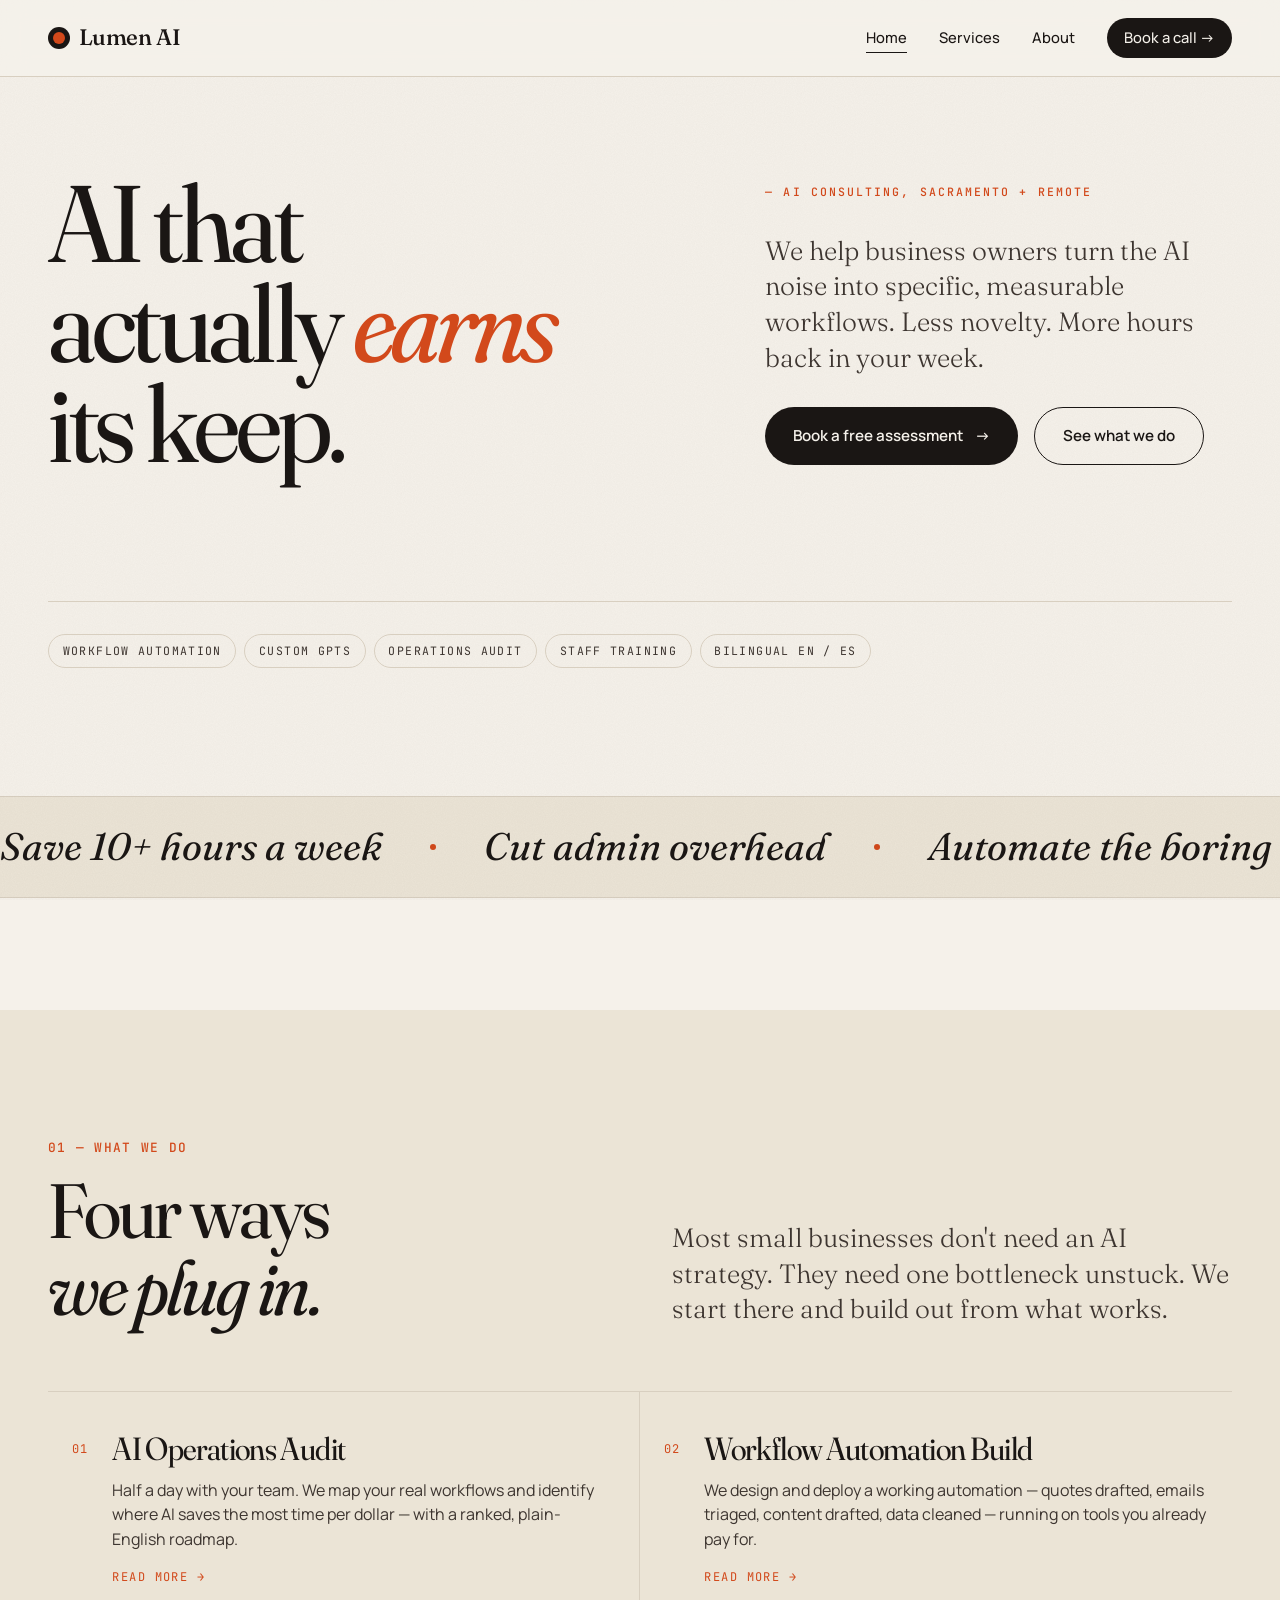
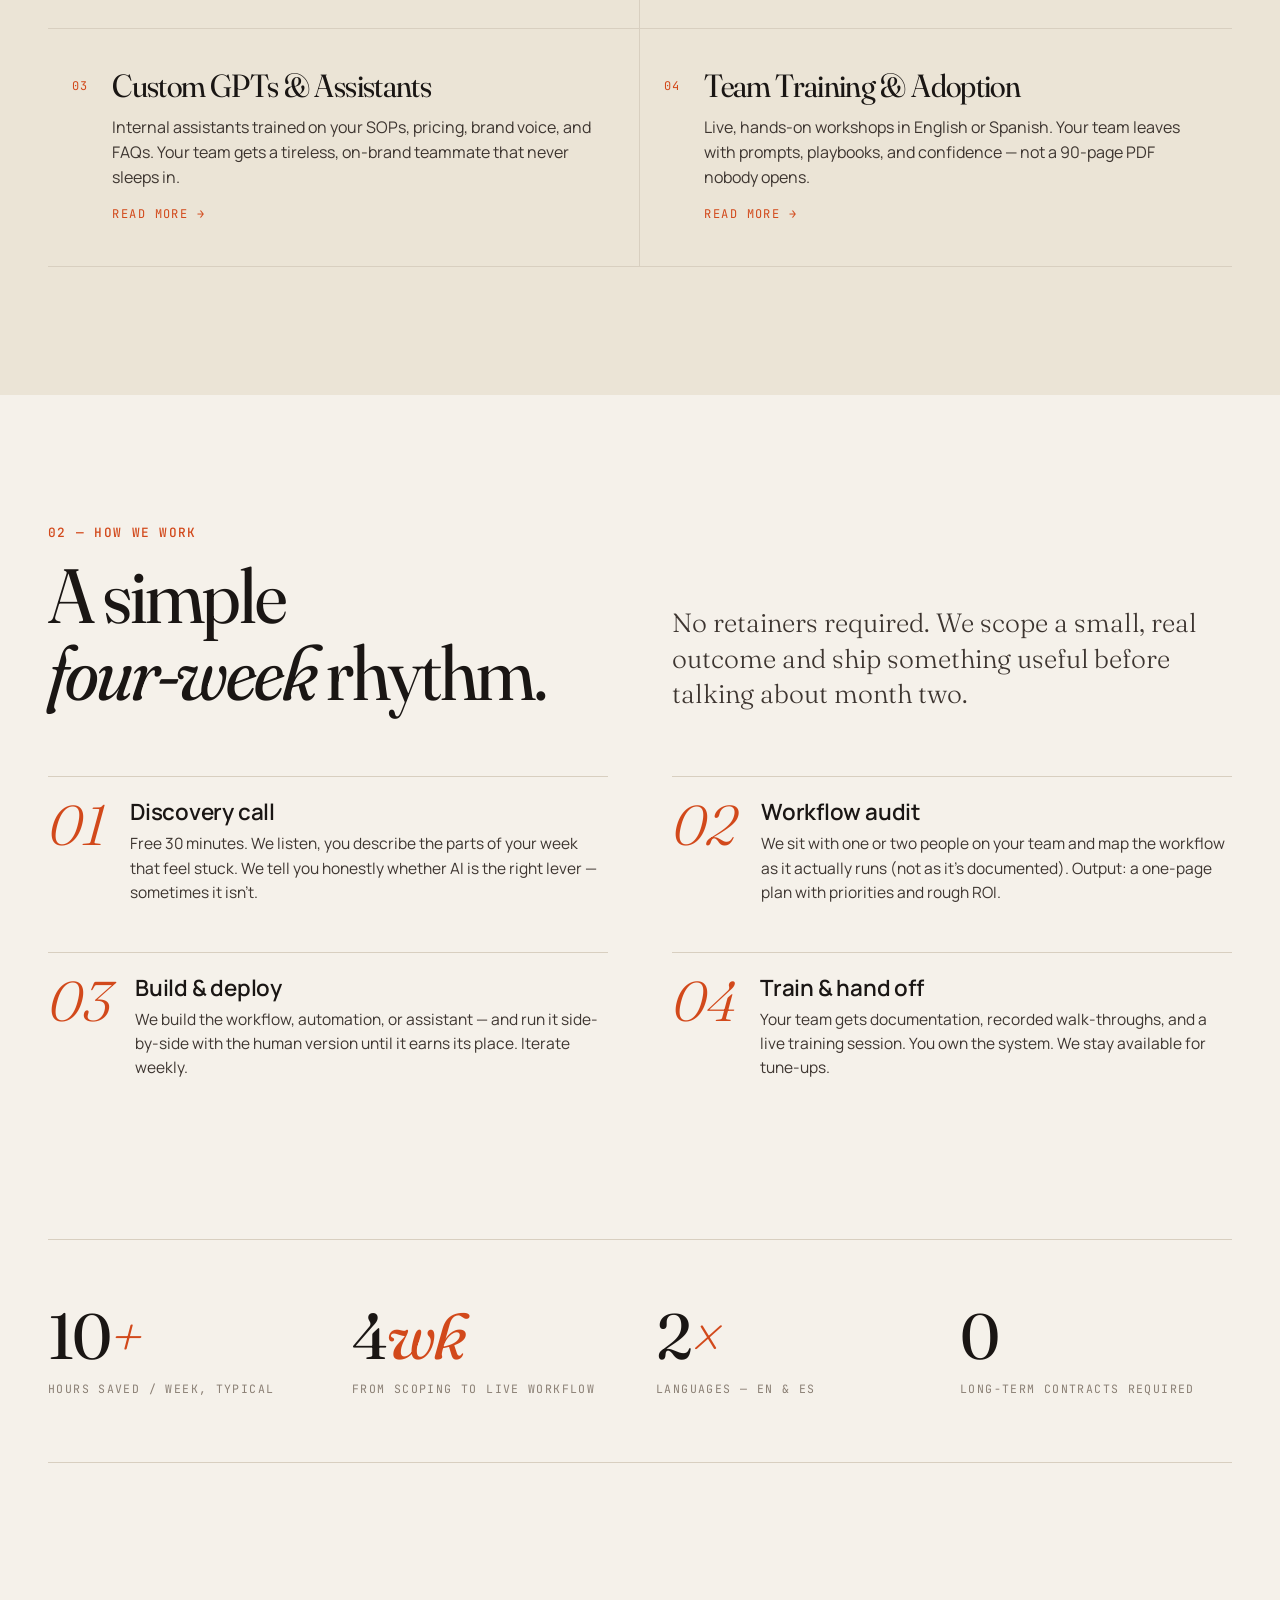
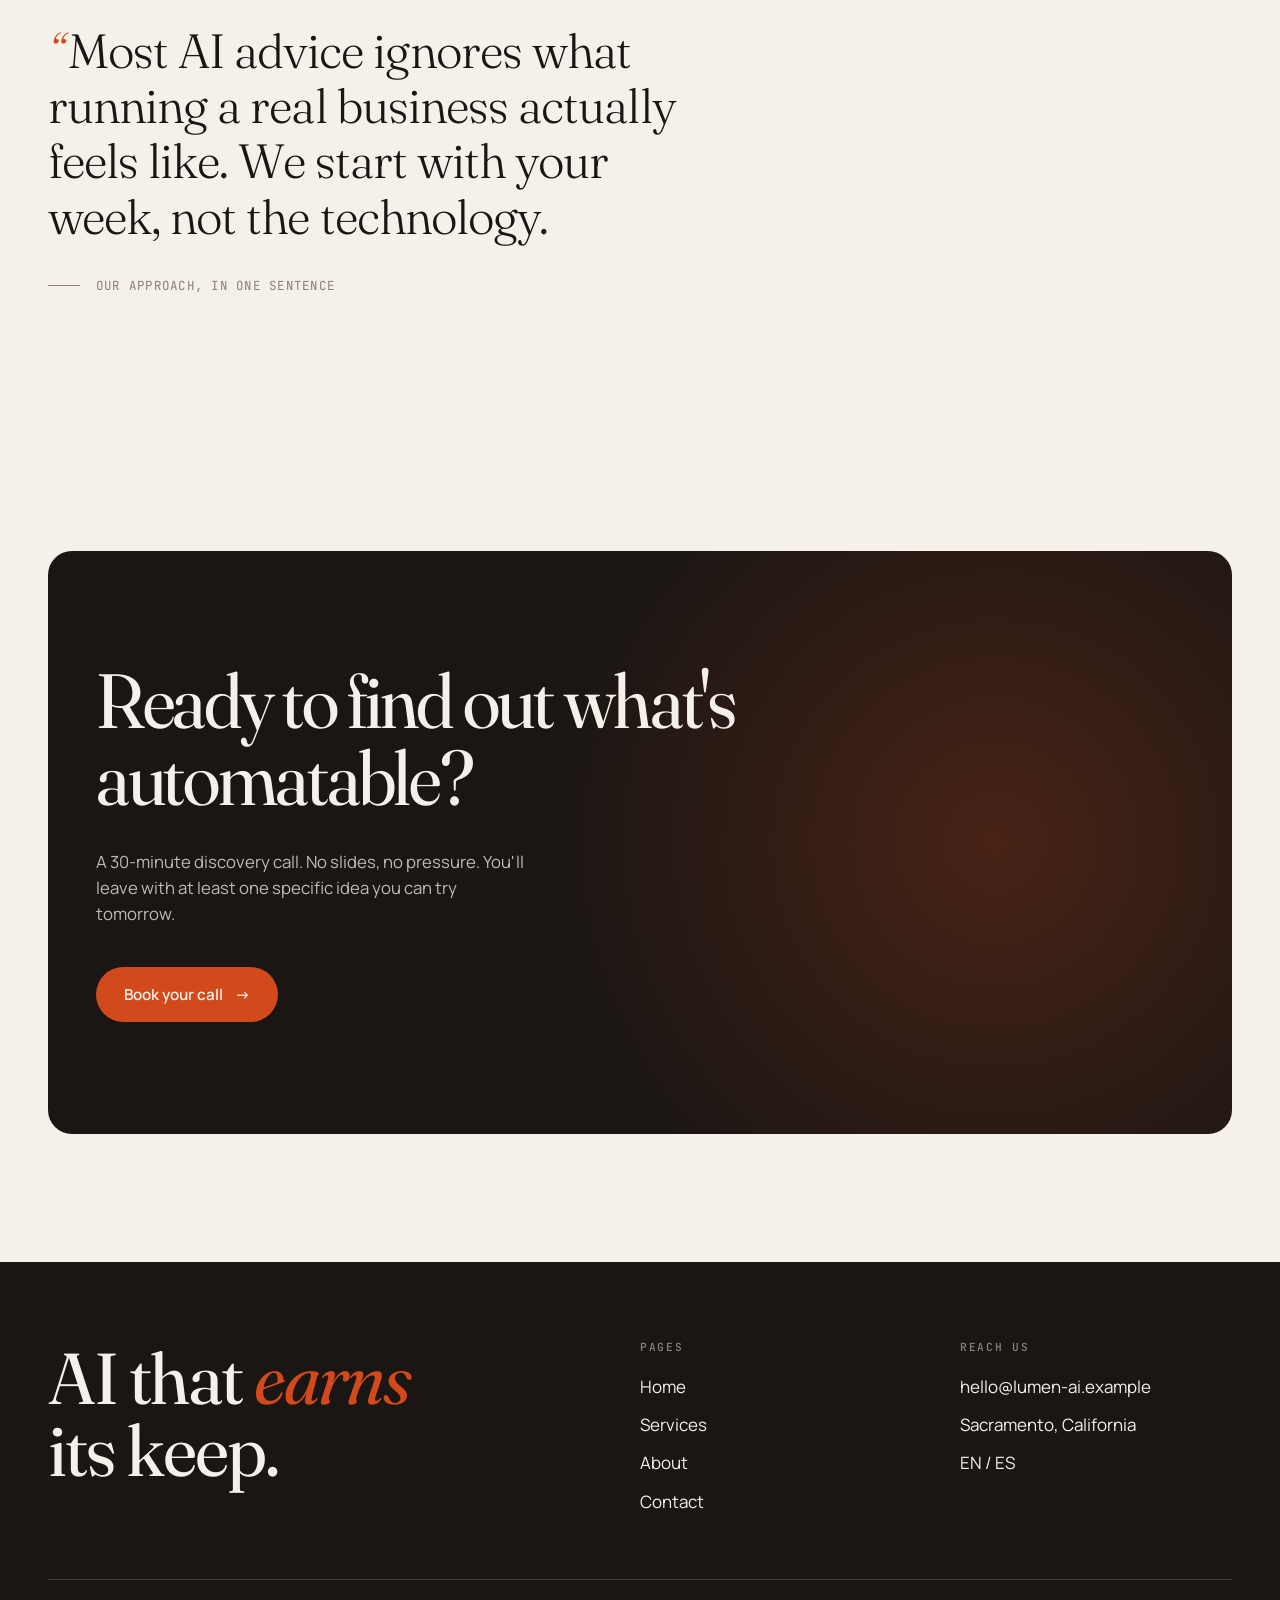
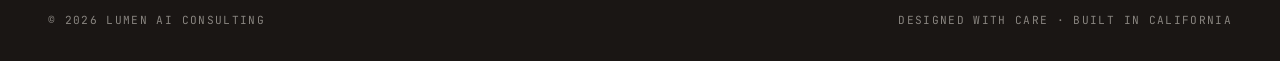
==== standalone-sites/ai-consulting/index.html @ 032b494e "Quartz sync: May 27, 2026, 6:11 AM" ====
<!DOCTYPE html>
<html lang="en">
<head>
  <meta charset="UTF-8" />
  <meta name="viewport" content="width=device-width, initial-scale=1.0" />
  <title>Lumen AI — AI consulting for real businesses</title>
  <meta name="description" content="We help business owners design and deploy AI workflows that save hours, cut costs, and unlock growth — without the hype." />
  <link rel="preconnect" href="https://fonts.googleapis.com" />
  <link rel="preconnect" href="https://fonts.gstatic.com" crossorigin />
  <link href="https://fonts.googleapis.com/css2?family=Fraunces:ital,opsz,wght,SOFT@0,9..144,300..600,30..100;1,9..144,300..600,30..100&family=Manrope:wght@300..700&family=JetBrains+Mono:wght@400;500&display=swap" rel="stylesheet" />
  <link rel="stylesheet" href="styles.css" />
</head>
<body>

  <!-- ====== NAV ====== -->
  <header class="nav">
    <div class="wrap nav-inner">
      <a href="index.html" class="brand"><span class="mark"></span>Lumen AI</a>
      <button class="nav-toggle" aria-label="Toggle menu" aria-expanded="false">☰</button>
      <nav class="nav-links">
        <a href="index.html">Home</a>
        <a href="services.html">Services</a>
        <a href="about.html">About</a>
        <a href="contact.html" class="cta-mini">Book a call →</a>
      </nav>
    </div>
  </header>

  <!-- ====== HERO ====== -->
  <section class="hero">
    <div class="wrap">
      <div class="hero-grid">
        <h1 class="hero-headline reveal">
          AI that<br />
          actually <span class="accent">earns</span><br />
          its keep.
        </h1>
        <div class="hero-meta reveal">
          <span class="eyebrow">— AI consulting, Sacramento + remote</span>
          <p class="lede">We help business owners turn the AI noise into specific, measurable workflows. Less novelty. More hours back in your week.</p>
          <div style="display:flex; gap:1rem; flex-wrap:wrap;">
            <a href="contact.html" class="btn btn-primary">Book a free assessment <span class="arrow">→</span></a>
            <a href="services.html" class="btn btn-ghost">See what we do</a>
          </div>
        </div>
      </div>

      <div class="hero-tags reveal">
        <span class="tag">Workflow automation</span>
        <span class="tag">Custom GPTs</span>
        <span class="tag">Operations audit</span>
        <span class="tag">Staff training</span>
        <span class="tag">Bilingual EN / ES</span>
      </div>
    </div>

    <div class="marquee" aria-hidden="true">
      <div class="marquee-track">
        <span>Save 10+ hours a week<span class="dot"></span></span>
        <span>Cut admin overhead<span class="dot"></span></span>
        <span>Automate the boring<span class="dot"></span></span>
        <span>Sharper customer service<span class="dot"></span></span>
        <span>Faster proposals<span class="dot"></span></span>
        <span>Better marketing<span class="dot"></span></span>
        <span>Save 10+ hours a week<span class="dot"></span></span>
        <span>Cut admin overhead<span class="dot"></span></span>
        <span>Automate the boring<span class="dot"></span></span>
        <span>Sharper customer service<span class="dot"></span></span>
        <span>Faster proposals<span class="dot"></span></span>
        <span>Better marketing<span class="dot"></span></span>
      </div>
    </div>
  </section>

  <!-- ====== SERVICES PREVIEW ====== -->
  <section class="services">
    <div class="wrap">
      <div class="section-head">
        <div class="reveal">
          <span class="eyebrow section-num">01 — What we do</span>
          <h2 class="display-l">Four ways<br /><em class="italic">we plug in.</em></h2>
        </div>
        <p class="lede reveal">Most small businesses don't need an AI strategy. They need one bottleneck unstuck. We start there and build out from what works.</p>
      </div>

      <div class="svc-grid">
        <div class="svc-card reveal">
          <span class="svc-num">01</span>
          <div>
            <h3>AI Operations Audit</h3>
            <p>Half a day with your team. We map your real workflows and identify where AI saves the most time per dollar — with a ranked, plain-English roadmap.</p>
            <a href="services.html#audit" class="more">Read more →</a>
          </div>
        </div>

        <div class="svc-card reveal">
          <span class="svc-num">02</span>
          <div>
            <h3>Workflow Automation Build</h3>
            <p>We design and deploy a working automation — quotes drafted, emails triaged, content drafted, data cleaned — running on tools you already pay for.</p>
            <a href="services.html#automation" class="more">Read more →</a>
          </div>
        </div>

        <div class="svc-card reveal">
          <span class="svc-num">03</span>
          <div>
            <h3>Custom GPTs &amp; Assistants</h3>
            <p>Internal assistants trained on your SOPs, pricing, brand voice, and FAQs. Your team gets a tireless, on-brand teammate that never sleeps in.</p>
            <a href="services.html#assistants" class="more">Read more →</a>
          </div>
        </div>

        <div class="svc-card reveal">
          <span class="svc-num">04</span>
          <div>
            <h3>Team Training &amp; Adoption</h3>
            <p>Live, hands-on workshops in English or Spanish. Your team leaves with prompts, playbooks, and confidence — not a 90-page PDF nobody opens.</p>
            <a href="services.html#training" class="more">Read more →</a>
          </div>
        </div>
      </div>
    </div>
  </section>

  <!-- ====== PROCESS ====== -->
  <section>
    <div class="wrap">
      <div class="section-head">
        <div class="reveal">
          <span class="eyebrow section-num">02 — How we work</span>
          <h2 class="display-l">A simple<br /><em class="italic">four-week</em> rhythm.</h2>
        </div>
        <p class="lede reveal">No retainers required. We scope a small, real outcome and ship something useful before talking about month two.</p>
      </div>

      <div class="process-grid">
        <div class="step reveal">
          <div>
            <h3>Discovery call</h3>
            <p>Free 30 minutes. We listen, you describe the parts of your week that feel stuck. We tell you honestly whether AI is the right lever — sometimes it isn't.</p>
          </div>
        </div>
        <div class="step reveal">
          <div>
            <h3>Workflow audit</h3>
            <p>We sit with one or two people on your team and map the workflow as it actually runs (not as it's documented). Output: a one-page plan with priorities and rough ROI.</p>
          </div>
        </div>
        <div class="step reveal">
          <div>
            <h3>Build &amp; deploy</h3>
            <p>We build the workflow, automation, or assistant — and run it side-by-side with the human version until it earns its place. Iterate weekly.</p>
          </div>
        </div>
        <div class="step reveal">
          <div>
            <h3>Train &amp; hand off</h3>
            <p>Your team gets documentation, recorded walk-throughs, and a live training session. You own the system. We stay available for tune-ups.</p>
          </div>
        </div>
      </div>
    </div>
  </section>

  <!-- ====== STATS ====== -->
  <section style="padding-block: 2rem;">
    <div class="wrap">
      <div class="stats">
        <div class="stat reveal">
          <div class="num">10<span class="accent">+</span></div>
          <div class="label">Hours saved / week, typical</div>
        </div>
        <div class="stat reveal">
          <div class="num">4<span class="accent">wk</span></div>
          <div class="label">From scoping to live workflow</div>
        </div>
        <div class="stat reveal">
          <div class="num">2<span class="accent">×</span></div>
          <div class="label">Languages — EN &amp; ES</div>
        </div>
        <div class="stat reveal">
          <div class="num">0</div>
          <div class="label">Long-term contracts required</div>
        </div>
      </div>
    </div>
  </section>

  <!-- ====== QUOTE ====== -->
  <section class="quote">
    <div class="wrap">
      <blockquote class="reveal">
        <span class="open">“</span>Most AI advice ignores what running a real business actually feels like. We start with your week, not the technology.
      </blockquote>
      <div class="attribution reveal">Our approach, in one sentence</div>
    </div>
  </section>

  <!-- ====== CTA ====== -->
  <section style="padding-block: 0;">
    <div class="wrap">
      <div class="cta-block reveal">
        <h2 class="display-l">Ready to find out what's automatable?</h2>
        <p style="max-width: 44ch; margin-bottom: 2.5rem; color: rgba(245, 241, 234, 0.75); font-size: 1.05rem;">
          A 30-minute discovery call. No slides, no pressure. You'll leave with at least one specific idea you can try tomorrow.
        </p>
        <a href="contact.html" class="btn btn-primary">Book your call <span class="arrow">→</span></a>
      </div>
    </div>
  </section>

  <!-- ====== FOOTER ====== -->
  <footer>
    <div class="wrap">
      <div class="footer-top">
        <div class="footer-mark">
          AI that <span class="accent">earns</span><br />its keep.
        </div>
        <div class="footer-col">
          <h4>Pages</h4>
          <ul>
            <li><a href="index.html">Home</a></li>
            <li><a href="services.html">Services</a></li>
            <li><a href="about.html">About</a></li>
            <li><a href="contact.html">Contact</a></li>
          </ul>
        </div>
        <div class="footer-col">
          <h4>Reach us</h4>
          <ul>
            <li><a href="mailto:hello@lumen-ai.example">hello@lumen-ai.example</a></li>
            <li>Sacramento, California</li>
            <li>EN / ES</li>
          </ul>
        </div>
      </div>
      <div class="footer-bot">
        <span>© 2026 Lumen AI Consulting</span>
        <span>Designed with care · Built in California</span>
      </div>
    </div>
  </footer>

  <script src="script.js"></script>
</body>
</html>
---- standalone-sites/ai-consulting/styles.css ----
/* ==========================================================================
   LUMEN AI — Editorial Design System
   Replace "LUMEN AI" branding throughout site as needed.
   ========================================================================== */

:root {
  /* Palette */
  --bg: #f5f1ea;
  --bg-soft: #ebe4d6;
  --ink: #1a1614;
  --ink-soft: #3d3530;
  --muted: #8a7f74;
  --accent: #d2491b;
  --accent-dark: #a8370e;
  --line: #d8cfc0;

  /* Type */
  --display: "Fraunces", "Times New Roman", serif;
  --body: "Manrope", -apple-system, BlinkMacSystemFont, sans-serif;
  --mono: "JetBrains Mono", "SF Mono", Menlo, monospace;

  /* Spacing & rhythm */
  --max: 1280px;
  --gutter: clamp(1.25rem, 4vw, 3rem);
  --section-y: clamp(4rem, 10vw, 8rem);

  /* Motion */
  --ease: cubic-bezier(0.22, 1, 0.36, 1);
}

* { box-sizing: border-box; margin: 0; padding: 0; }

html { scroll-behavior: smooth; }

body {
  background: var(--bg);
  color: var(--ink);
  font-family: var(--body);
  font-size: 17px;
  line-height: 1.55;
  font-weight: 400;
  -webkit-font-smoothing: antialiased;
  -moz-osx-font-smoothing: grayscale;
  overflow-x: hidden;
  position: relative;
}

/* Grain texture overlay for warmth */
body::before {
  content: "";
  position: fixed;
  inset: 0;
  pointer-events: none;
  z-index: 1;
  opacity: 0.35;
  background-image: url("data:image/svg+xml;utf8,<svg xmlns='http://www.w3.org/2000/svg' width='200' height='200'><filter id='n'><feTurbulence type='fractalNoise' baseFrequency='0.9' numOctaves='3'/><feColorMatrix values='0 0 0 0 0.1 0 0 0 0 0.08 0 0 0 0 0.07 0 0 0 0.12 0'/></filter><rect width='100%' height='100%' filter='url(%23n)'/></svg>");
  mix-blend-mode: multiply;
}

img { max-width: 100%; display: block; }
a { color: inherit; text-decoration: none; }

/* ==========================================================================
   Typography
   ========================================================================== */

h1, h2, h3, h4 {
  font-family: var(--display);
  font-weight: 400;
  letter-spacing: -0.02em;
  line-height: 1;
  font-variation-settings: "opsz" 144, "SOFT" 30;
}

.display-xl {
  font-size: clamp(3rem, 9vw, 8.5rem);
  line-height: 0.92;
  letter-spacing: -0.04em;
}

.display-l {
  font-size: clamp(2.25rem, 6vw, 5rem);
  line-height: 1;
  letter-spacing: -0.03em;
}

.display-m {
  font-size: clamp(1.75rem, 4vw, 3rem);
  line-height: 1.05;
}

.italic { font-style: italic; font-variation-settings: "opsz" 144, "SOFT" 50; }

.eyebrow {
  font-family: var(--mono);
  font-size: 0.72rem;
  text-transform: uppercase;
  letter-spacing: 0.18em;
  color: var(--accent);
  font-weight: 500;
}

.lede {
  font-family: var(--display);
  font-size: clamp(1.25rem, 2.2vw, 1.65rem);
  line-height: 1.35;
  font-weight: 300;
  color: var(--ink-soft);
  max-width: 42ch;
}

/* ==========================================================================
   Layout primitives
   ========================================================================== */

.wrap {
  width: 100%;
  max-width: var(--max);
  margin: 0 auto;
  padding-left: var(--gutter);
  padding-right: var(--gutter);
  position: relative;
  z-index: 2;
}

section { padding-block: var(--section-y); position: relative; }

.rule {
  height: 1px;
  background: var(--line);
  width: 100%;
  border: none;
}

/* ==========================================================================
   Navigation
   ========================================================================== */

.nav {
  position: sticky;
  top: 0;
  z-index: 50;
  background: rgba(245, 241, 234, 0.85);
  backdrop-filter: blur(12px);
  -webkit-backdrop-filter: blur(12px);
  border-bottom: 1px solid var(--line);
}

.nav-inner {
  display: flex;
  align-items: center;
  justify-content: space-between;
  padding-block: 1.1rem;
}

.brand {
  font-family: var(--display);
  font-size: 1.4rem;
  font-weight: 500;
  letter-spacing: -0.02em;
  display: flex;
  align-items: center;
  gap: 0.55rem;
}

.brand .mark {
  width: 22px; height: 22px;
  border-radius: 50%;
  background: var(--ink);
  position: relative;
  display: inline-block;
}
.brand .mark::after {
  content: "";
  position: absolute;
  inset: 5px;
  border-radius: 50%;
  background: var(--accent);
}

.nav-links {
  display: flex;
  align-items: center;
  gap: 2rem;
  font-size: 0.92rem;
  font-weight: 500;
}

.nav-links a {
  position: relative;
  padding-block: 0.25rem;
  transition: color 0.2s var(--ease);
}
.nav-links a::after {
  content: "";
  position: absolute;
  left: 0; right: 0; bottom: 0;
  height: 1px;
  background: var(--ink);
  transform: scaleX(0);
  transform-origin: left;
  transition: transform 0.35s var(--ease);
}
.nav-links a:hover::after,
.nav-links a.active::after { transform: scaleX(1); }

.nav-links .cta-mini {
  background: var(--ink);
  color: var(--bg);
  padding: 0.55rem 1.05rem;
  border-radius: 999px;
  transition: background 0.2s var(--ease);
}
.nav-links .cta-mini:hover { background: var(--accent); }
.nav-links .cta-mini::after { display: none; }

.nav-toggle {
  display: none;
  background: none;
  border: none;
  cursor: pointer;
  padding: 0.5rem;
  color: var(--ink);
}

@media (max-width: 720px) {
  .nav-links { display: none; position: absolute; top: 100%; left: 0; right: 0; flex-direction: column; gap: 0; background: var(--bg); padding: 1rem var(--gutter) 1.5rem; border-bottom: 1px solid var(--line); align-items: flex-start; }
  .nav-links.open { display: flex; }
  .nav-links a { padding-block: 0.75rem; width: 100%; }
  .nav-toggle { display: block; }
}

/* ==========================================================================
   Buttons
   ========================================================================== */

.btn {
  display: inline-flex;
  align-items: center;
  gap: 0.75rem;
  padding: 1rem 1.75rem;
  border-radius: 999px;
  font-size: 0.95rem;
  font-weight: 600;
  transition: all 0.3s var(--ease);
  cursor: pointer;
  border: none;
  font-family: inherit;
}

.btn-primary {
  background: var(--ink);
  color: var(--bg);
}
.btn-primary:hover {
  background: var(--accent);
  transform: translateY(-2px);
}

.btn-ghost {
  background: transparent;
  color: var(--ink);
  border: 1px solid var(--ink);
}
.btn-ghost:hover {
  background: var(--ink);
  color: var(--bg);
}

.btn .arrow {
  display: inline-block;
  transition: transform 0.3s var(--ease);
}
.btn:hover .arrow { transform: translateX(4px); }

/* ==========================================================================
   Hero
   ========================================================================== */

.hero {
  padding-top: clamp(3rem, 8vw, 6rem);
  padding-bottom: clamp(4rem, 10vw, 7rem);
  position: relative;
  overflow: hidden;
}

.hero-grid {
  display: grid;
  grid-template-columns: 1fr;
  gap: 3rem;
  align-items: end;
}

@media (min-width: 900px) {
  .hero-grid { grid-template-columns: 1.4fr 1fr; gap: 4rem; }
}

.hero-headline {
  font-size: clamp(2.75rem, 8.5vw, 8rem);
  line-height: 0.92;
  letter-spacing: -0.04em;
  font-family: var(--display);
  font-variation-settings: "opsz" 144, "SOFT" 30;
}

.hero-headline .accent {
  color: var(--accent);
  font-style: italic;
  font-variation-settings: "opsz" 144, "SOFT" 60;
}

.hero-meta {
  display: flex;
  flex-direction: column;
  gap: 2rem;
  padding-bottom: 0.5rem;
}

.hero-meta p { color: var(--ink-soft); max-width: 38ch; }

.hero-tags {
  display: flex;
  flex-wrap: wrap;
  gap: 0.5rem;
  margin-top: var(--section-y);
  padding-top: 2rem;
  border-top: 1px solid var(--line);
}

.tag {
  font-family: var(--mono);
  font-size: 0.72rem;
  text-transform: uppercase;
  letter-spacing: 0.12em;
  padding: 0.45rem 0.85rem;
  border: 1px solid var(--line);
  border-radius: 999px;
  color: var(--ink-soft);
}

/* Animated marquee */
.marquee {
  margin-top: var(--section-y);
  overflow: hidden;
  border-top: 1px solid var(--line);
  border-bottom: 1px solid var(--line);
  padding-block: 1.25rem;
  background: var(--bg-soft);
}

.marquee-track {
  display: flex;
  gap: 3rem;
  white-space: nowrap;
  animation: marquee 40s linear infinite;
  font-family: var(--display);
  font-size: clamp(1.5rem, 3vw, 2.4rem);
  font-style: italic;
  color: var(--ink);
}

.marquee-track span { display: inline-flex; align-items: center; gap: 3rem; }
.marquee-track .dot { width: 6px; height: 6px; border-radius: 50%; background: var(--accent); display: inline-block; }

@keyframes marquee {
  from { transform: translateX(0); }
  to { transform: translateX(-50%); }
}

/* ==========================================================================
   Sections
   ========================================================================== */

.section-head {
  display: grid;
  grid-template-columns: 1fr;
  gap: 2rem;
  margin-bottom: 4rem;
  align-items: end;
}

@media (min-width: 800px) {
  .section-head { grid-template-columns: 1fr 1fr; gap: 4rem; }
}

.section-num {
  font-family: var(--mono);
  font-size: 0.8rem;
  letter-spacing: 0.1em;
  color: var(--accent);
  margin-bottom: 1rem;
  display: block;
}

/* Services grid */
.services {
  background: var(--bg-soft);
}

.svc-grid {
  display: grid;
  grid-template-columns: 1fr;
  gap: 0;
  border-top: 1px solid var(--line);
}

@media (min-width: 800px) {
  .svc-grid { grid-template-columns: repeat(2, 1fr); }
  .svc-card:nth-child(odd) { border-right: 1px solid var(--line); }
}

.svc-card {
  padding: 2.5rem 0;
  border-bottom: 1px solid var(--line);
  display: grid;
  grid-template-columns: auto 1fr;
  gap: 1.5rem;
  align-items: start;
  padding-inline: 1.5rem;
  transition: background 0.4s var(--ease);
  position: relative;
}

.svc-card:hover { background: rgba(210, 73, 27, 0.04); }

.svc-num {
  font-family: var(--mono);
  font-size: 0.75rem;
  color: var(--accent);
  letter-spacing: 0.1em;
  padding-top: 0.5rem;
}

.svc-card h3 {
  font-size: clamp(1.5rem, 2.8vw, 2rem);
  margin-bottom: 0.75rem;
  line-height: 1.05;
}

.svc-card p {
  color: var(--ink-soft);
  font-size: 1rem;
}

.svc-card .more {
  margin-top: 1rem;
  font-family: var(--mono);
  font-size: 0.75rem;
  text-transform: uppercase;
  letter-spacing: 0.12em;
  color: var(--accent);
  display: inline-flex;
  align-items: center;
  gap: 0.4rem;
}

/* Process / Method */
.process-grid {
  display: grid;
  grid-template-columns: 1fr;
  gap: 2.5rem;
  counter-reset: step;
}

@media (min-width: 800px) {
  .process-grid { grid-template-columns: repeat(2, 1fr); gap: 3rem 4rem; }
}

.step {
  display: grid;
  grid-template-columns: auto 1fr;
  gap: 1.5rem;
  padding-top: 1.5rem;
  border-top: 1px solid var(--line);
  counter-increment: step;
}

.step::before {
  content: counter(step, decimal-leading-zero);
  font-family: var(--display);
  font-style: italic;
  font-size: 3.5rem;
  line-height: 0.85;
  color: var(--accent);
  font-weight: 300;
}

.step h3 {
  font-size: 1.4rem;
  margin-bottom: 0.5rem;
  font-family: var(--body);
  font-weight: 600;
  letter-spacing: -0.01em;
}

.step p { color: var(--ink-soft); font-size: 0.97rem; }

/* Stats strip */
.stats {
  display: grid;
  grid-template-columns: repeat(2, 1fr);
  gap: 2rem;
  padding-block: 4rem;
  border-top: 1px solid var(--line);
  border-bottom: 1px solid var(--line);
}
@media (min-width: 720px) { .stats { grid-template-columns: repeat(4, 1fr); } }

.stat .num {
  font-family: var(--display);
  font-size: clamp(2.5rem, 5vw, 4rem);
  line-height: 1;
  letter-spacing: -0.03em;
  color: var(--ink);
}
.stat .num .accent { color: var(--accent); font-style: italic; }
.stat .label {
  font-family: var(--mono);
  font-size: 0.72rem;
  text-transform: uppercase;
  letter-spacing: 0.12em;
  color: var(--muted);
  margin-top: 0.75rem;
}

/* Quote / Testimonial */
.quote {
  padding-block: var(--section-y);
  text-align: left;
}

.quote blockquote {
  font-family: var(--display);
  font-size: clamp(1.75rem, 4vw, 3rem);
  line-height: 1.15;
  letter-spacing: -0.02em;
  max-width: 22ch;
  font-weight: 300;
}

.quote blockquote .open {
  color: var(--accent);
  font-style: italic;
  display: inline-block;
  margin-right: 0.1em;
}

.quote .attribution {
  margin-top: 2rem;
  display: flex;
  align-items: center;
  gap: 1rem;
  font-family: var(--mono);
  font-size: 0.78rem;
  letter-spacing: 0.1em;
  text-transform: uppercase;
  color: var(--muted);
}
.quote .attribution::before {
  content: "";
  display: inline-block;
  width: 32px;
  height: 1px;
  background: var(--muted);
}

/* CTA block */
.cta-block {
  background: var(--ink);
  color: var(--bg);
  padding: clamp(4rem, 9vw, 7rem) var(--gutter);
  border-radius: 24px;
  margin-block: var(--section-y);
  position: relative;
  overflow: hidden;
}

.cta-block::before {
  content: "";
  position: absolute;
  top: -50%; right: -20%;
  width: 80%; height: 200%;
  background: radial-gradient(circle, rgba(210, 73, 27, 0.25), transparent 60%);
  pointer-events: none;
}

.cta-block h2 {
  position: relative;
  max-width: 18ch;
  margin-bottom: 2rem;
}

.cta-block .btn-primary {
  background: var(--accent);
  color: var(--bg);
  position: relative;
}
.cta-block .btn-primary:hover { background: var(--bg); color: var(--ink); }

/* ==========================================================================
   Forms
   ========================================================================== */

.form {
  display: grid;
  grid-template-columns: 1fr;
  gap: 1.5rem;
  max-width: 640px;
}

@media (min-width: 600px) {
  .form { grid-template-columns: 1fr 1fr; }
  .form .full { grid-column: 1 / -1; }
}

.field {
  display: flex;
  flex-direction: column;
  gap: 0.4rem;
}

.field label {
  font-family: var(--mono);
  font-size: 0.7rem;
  text-transform: uppercase;
  letter-spacing: 0.15em;
  color: var(--muted);
}

.field input,
.field textarea,
.field select {
  background: transparent;
  border: none;
  border-bottom: 1px solid var(--ink);
  font-family: var(--body);
  font-size: 1.05rem;
  color: var(--ink);
  padding: 0.6rem 0;
  border-radius: 0;
  transition: border-color 0.2s var(--ease);
  font-weight: 400;
}

.field input:focus,
.field textarea:focus,
.field select:focus {
  outline: none;
  border-bottom-color: var(--accent);
}

.field textarea { resize: vertical; min-height: 120px; }

.contact-grid {
  display: grid;
  grid-template-columns: 1fr;
  gap: 4rem;
}
@media (min-width: 900px) { .contact-grid { grid-template-columns: 1.3fr 1fr; } }

.contact-info dl { display: grid; gap: 1.75rem; }
.contact-info dt {
  font-family: var(--mono);
  font-size: 0.7rem;
  text-transform: uppercase;
  letter-spacing: 0.15em;
  color: var(--muted);
  margin-bottom: 0.4rem;
}
.contact-info dd {
  font-family: var(--display);
  font-size: 1.5rem;
  letter-spacing: -0.01em;
}

/* ==========================================================================
   Footer
   ========================================================================== */

footer {
  background: var(--ink);
  color: var(--bg);
  padding: 5rem 0 2rem;
  position: relative;
  z-index: 2;
}

.footer-top {
  display: grid;
  grid-template-columns: 1fr;
  gap: 3rem;
  padding-bottom: 4rem;
  border-bottom: 1px solid rgba(245, 241, 234, 0.15);
}

@media (min-width: 700px) {
  .footer-top { grid-template-columns: 2fr 1fr 1fr; }
}

.footer-mark {
  font-family: var(--display);
  font-size: clamp(2.5rem, 6vw, 4.5rem);
  line-height: 1;
  letter-spacing: -0.03em;
  max-width: 14ch;
}
.footer-mark .accent { color: var(--accent); font-style: italic; }

.footer-col h4 {
  font-family: var(--mono);
  font-size: 0.7rem;
  text-transform: uppercase;
  letter-spacing: 0.15em;
  color: rgba(245, 241, 234, 0.5);
  margin-bottom: 1.25rem;
  font-weight: 500;
}

.footer-col ul { list-style: none; display: grid; gap: 0.75rem; }
.footer-col a { transition: color 0.2s var(--ease); }
.footer-col a:hover { color: var(--accent); }

.footer-bot {
  padding-top: 2rem;
  display: flex;
  flex-wrap: wrap;
  justify-content: space-between;
  gap: 1rem;
  font-family: var(--mono);
  font-size: 0.7rem;
  text-transform: uppercase;
  letter-spacing: 0.12em;
  color: rgba(245, 241, 234, 0.5);
}

/* ==========================================================================
   Reveal animations
   ========================================================================== */

.reveal {
  opacity: 0;
  transform: translateY(24px);
  transition: opacity 0.8s var(--ease), transform 0.8s var(--ease);
}
.reveal.in {
  opacity: 1;
  transform: translateY(0);
}

.reveal:nth-child(2) { transition-delay: 0.1s; }
.reveal:nth-child(3) { transition-delay: 0.2s; }
.reveal:nth-child(4) { transition-delay: 0.3s; }

@media (prefers-reduced-motion: reduce) {
  .reveal, .marquee-track { animation: none !important; transition: none !important; }
  .reveal { opacity: 1; transform: none; }
}

/* ==========================================================================
   Page-specific
   ========================================================================== */

.page-hero {
  padding-top: clamp(4rem, 9vw, 7rem);
  padding-bottom: clamp(2rem, 5vw, 4rem);
  border-bottom: 1px solid var(--line);
}

.page-hero .eyebrow { margin-bottom: 1.5rem; display: inline-block; }

.about-grid {
  display: grid;
  grid-template-columns: 1fr;
  gap: 4rem;
  align-items: start;
}
@media (min-width: 900px) {
  .about-grid { grid-template-columns: 1fr 1.4fr; gap: 6rem; }
}

.about-photo {
  aspect-ratio: 4 / 5;
  background: linear-gradient(135deg, var(--bg-soft), var(--line));
  border-radius: 8px;
  display: flex;
  align-items: center;
  justify-content: center;
  font-family: var(--display);
  font-style: italic;
  font-size: 6rem;
  color: var(--accent);
  position: relative;
  overflow: hidden;
}
.about-photo::after {
  content: "";
  position: absolute;
  inset: 0;
  background: radial-gradient(circle at 30% 30%, transparent, rgba(26, 22, 20, 0.1));
}

.prose p {
  font-size: 1.05rem;
  line-height: 1.7;
  color: var(--ink-soft);
  margin-bottom: 1.25rem;
  max-width: 60ch;
}
.prose p:first-of-type::first-line {
  font-variant: small-caps;
  letter-spacing: 0.05em;
  font-weight: 500;
}

.prose h3 {
  font-family: var(--display);
  font-size: clamp(1.5rem, 3vw, 2.25rem);
  margin: 3rem 0 1rem;
  letter-spacing: -0.02em;
}

.value-list {
  display: grid;
  grid-template-columns: 1fr;
  gap: 0;
  border-top: 1px solid var(--line);
}
@media (min-width: 700px) { .value-list { grid-template-columns: 1fr 1fr; } }

.value-item {
  padding: 2rem 0;
  border-bottom: 1px solid var(--line);
  display: grid;
  grid-template-columns: auto 1fr;
  gap: 1.25rem;
  padding-inline: 1.25rem;
}
@media (min-width: 700px) { .value-item:nth-child(odd) { border-right: 1px solid var(--line); } }

.value-item .ico {
  font-family: var(--display);
  font-style: italic;
  font-size: 2rem;
  color: var(--accent);
  line-height: 1;
}
.value-item h4 {
  font-family: var(--body);
  font-size: 1.05rem;
  margin-bottom: 0.4rem;
  font-weight: 600;
  letter-spacing: -0.01em;
}
.value-item p {
  color: var(--ink-soft);
  font-size: 0.94rem;
  line-height: 1.5;
}

/* Service detail page */
.svc-detail {
  display: grid;
  grid-template-columns: 1fr;
  gap: 3rem;
  padding-block: 4rem;
  border-bottom: 1px solid var(--line);
}
@media (min-width: 900px) { .svc-detail { grid-template-columns: 1fr 2fr; gap: 5rem; } }

.svc-detail .label {
  font-family: var(--mono);
  font-size: 0.72rem;
  letter-spacing: 0.15em;
  text-transform: uppercase;
  color: var(--accent);
  margin-bottom: 0.75rem;
}
.svc-detail h2 {
  font-size: clamp(2rem, 4vw, 3rem);
  letter-spacing: -0.025em;
}
.svc-detail .deliverables {
  list-style: none;
  display: grid;
  gap: 0.8rem;
  margin-top: 1.5rem;
  padding-top: 1.5rem;
  border-top: 1px solid var(--line);
}
.svc-detail .deliverables li {
  display: grid;
  grid-template-columns: auto 1fr;
  gap: 0.85rem;
  font-size: 0.97rem;
  color: var(--ink-soft);
}
.svc-detail .deliverables li::before {
  content: "→";
  color: var(--accent);
  font-weight: 600;
}
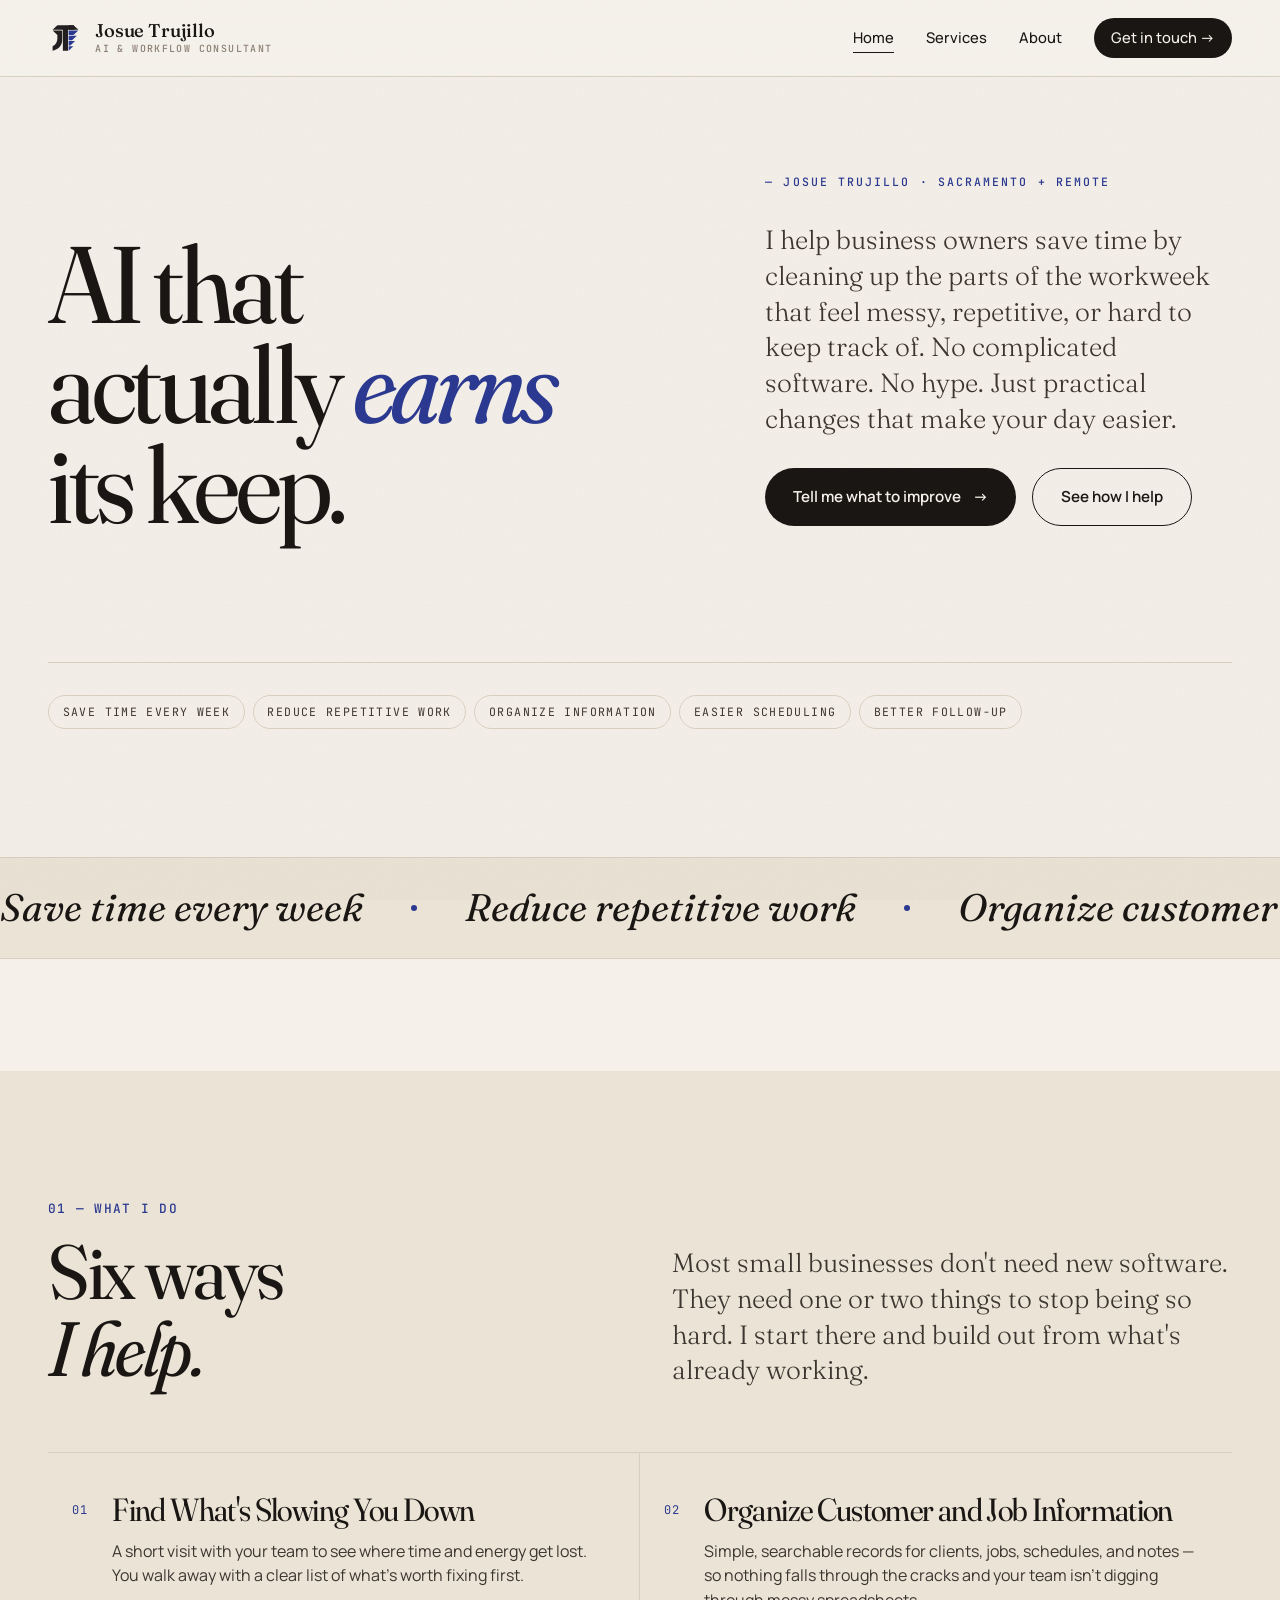
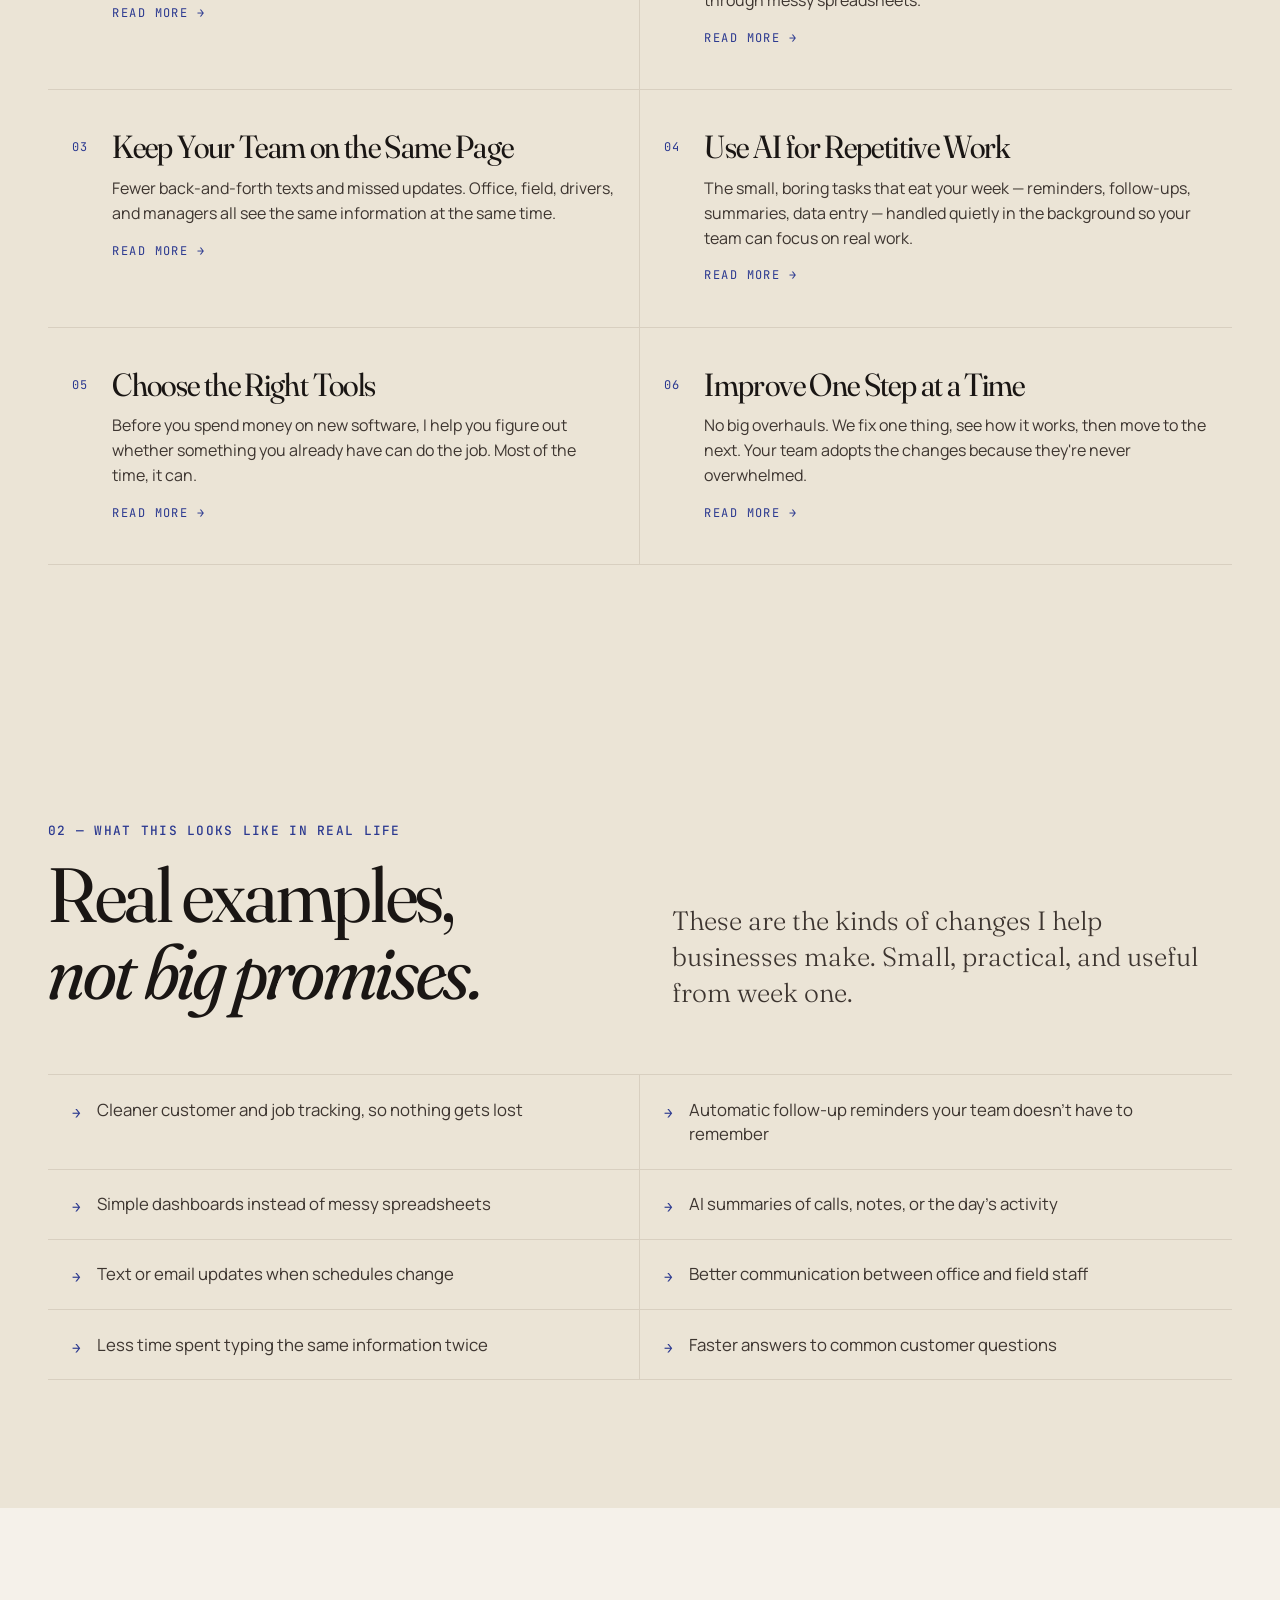
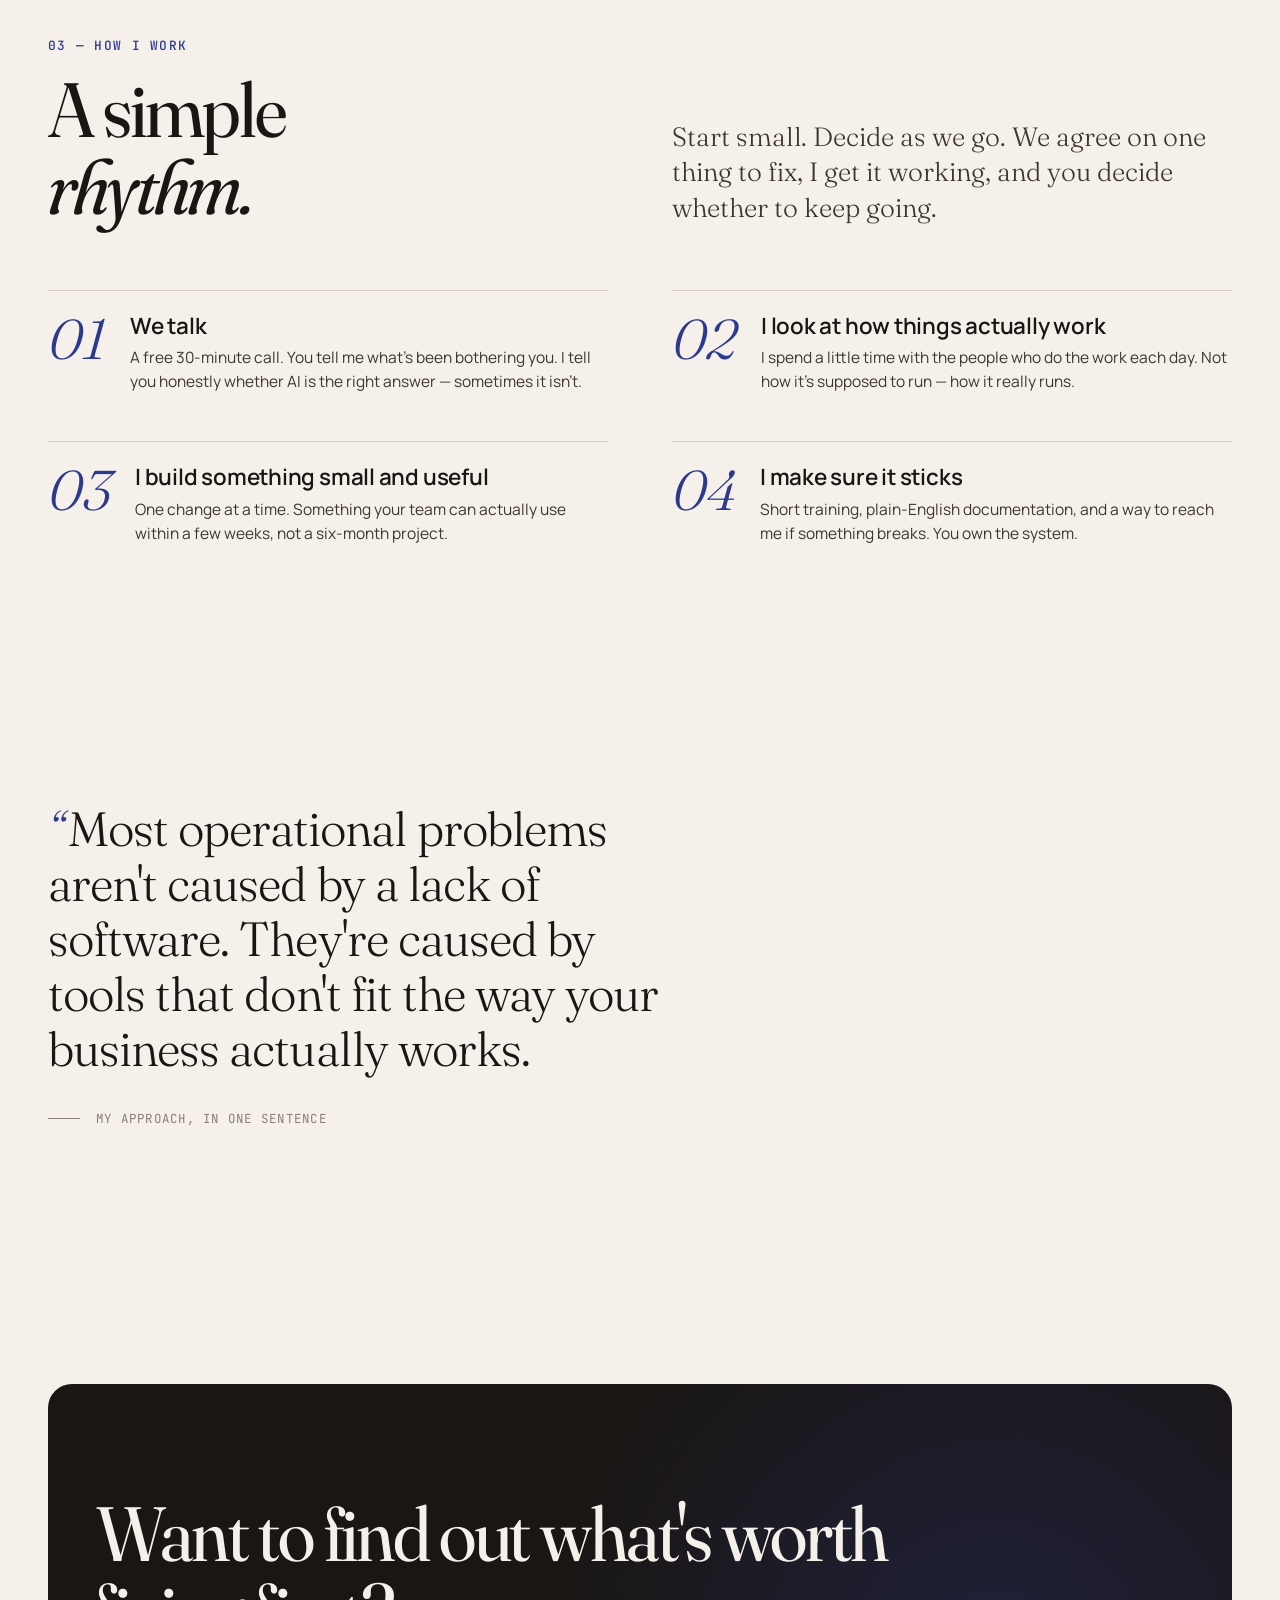
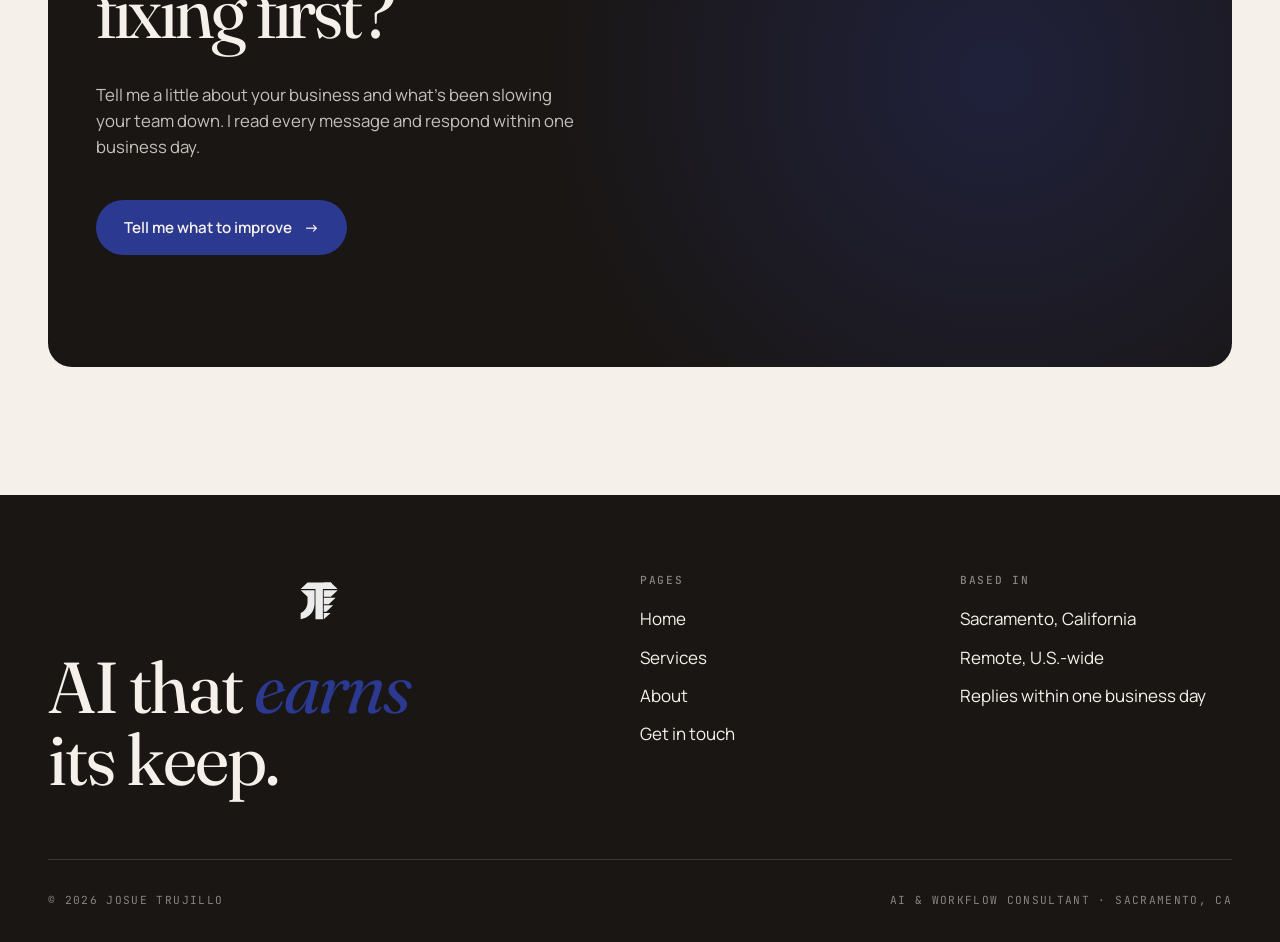
==== commit f286246c: "Quartz sync: May 27, 2026, 12:18 PM" ====
--- a/standalone-sites/ai-consulting/index.html
+++ b/standalone-sites/ai-consulting/index.html
@@ -3,8 +3,9 @@
 <head>
   <meta charset="UTF-8" />
   <meta name="viewport" content="width=device-width, initial-scale=1.0" />
-  <title>Lumen AI — AI consulting for real businesses</title>
-  <meta name="description" content="We help business owners design and deploy AI workflows that save hours, cut costs, and unlock growth — without the hype." />
+  <title>Josue Trujillo — AI & Workflow Consultant</title>
+  <meta name="description" content="I help business owners save time by cleaning up the parts of the workweek that feel messy or repetitive. Practical AI and workflow help — no hype, no complicated software." />
+  <link rel="icon" type="image/svg+xml" href="jt-logo.svg" />
   <link rel="preconnect" href="https://fonts.googleapis.com" />
   <link rel="preconnect" href="https://fonts.gstatic.com" crossorigin />
   <link href="https://fonts.googleapis.com/css2?family=Fraunces:ital,opsz,wght,SOFT@0,9..144,300..600,30..100;1,9..144,300..600,30..100&family=Manrope:wght@300..700&family=JetBrains+Mono:wght@400;500&display=swap" rel="stylesheet" />
@@ -15,13 +16,19 @@
   <!-- ====== NAV ====== -->
   <header class="nav">
     <div class="wrap nav-inner">
-      <a href="index.html" class="brand"><span class="mark"></span>Lumen AI</a>
+      <a href="index.html" class="brand" aria-label="Josue Trujillo — AI & Workflow Consultant, home">
+        <img src="jt-logo.svg" alt="" class="brand-logo" />
+        <span class="brand-text">
+          <span class="brand-name">Josue Trujillo</span>
+          <span class="brand-tag">AI &amp; Workflow Consultant</span>
+        </span>
+      </a>
       <button class="nav-toggle" aria-label="Toggle menu" aria-expanded="false">☰</button>
       <nav class="nav-links">
         <a href="index.html">Home</a>
         <a href="services.html">Services</a>
         <a href="about.html">About</a>
-        <a href="contact.html" class="cta-mini">Book a call →</a>
+        <a href="contact.html" class="cta-mini">Get in touch →</a>
       </nav>
     </div>
   </header>
@@ -36,38 +43,38 @@
           its keep.
         </h1>
         <div class="hero-meta reveal">
-          <span class="eyebrow">— AI consulting, Sacramento + remote</span>
-          <p class="lede">We help business owners turn the AI noise into specific, measurable workflows. Less novelty. More hours back in your week.</p>
+          <span class="eyebrow">— Josue Trujillo · Sacramento + remote</span>
+          <p class="lede">I help business owners save time by cleaning up the parts of the workweek that feel messy, repetitive, or hard to keep track of. No complicated software. No hype. Just practical changes that make your day easier.</p>
           <div style="display:flex; gap:1rem; flex-wrap:wrap;">
-            <a href="contact.html" class="btn btn-primary">Book a free assessment <span class="arrow">→</span></a>
-            <a href="services.html" class="btn btn-ghost">See what we do</a>
+            <a href="contact.html" class="btn btn-primary">Tell me what to improve <span class="arrow">→</span></a>
+            <a href="services.html" class="btn btn-ghost">See how I help</a>
           </div>
         </div>
       </div>
 
       <div class="hero-tags reveal">
-        <span class="tag">Workflow automation</span>
-        <span class="tag">Custom GPTs</span>
-        <span class="tag">Operations audit</span>
-        <span class="tag">Staff training</span>
-        <span class="tag">Bilingual EN / ES</span>
+        <span class="tag">Save time every week</span>
+        <span class="tag">Reduce repetitive work</span>
+        <span class="tag">Organize information</span>
+        <span class="tag">Easier scheduling</span>
+        <span class="tag">Better follow-up</span>
       </div>
     </div>
 
     <div class="marquee" aria-hidden="true">
       <div class="marquee-track">
-        <span>Save 10+ hours a week<span class="dot"></span></span>
-        <span>Cut admin overhead<span class="dot"></span></span>
-        <span>Automate the boring<span class="dot"></span></span>
-        <span>Sharper customer service<span class="dot"></span></span>
-        <span>Faster proposals<span class="dot"></span></span>
-        <span>Better marketing<span class="dot"></span></span>
-        <span>Save 10+ hours a week<span class="dot"></span></span>
-        <span>Cut admin overhead<span class="dot"></span></span>
-        <span>Automate the boring<span class="dot"></span></span>
-        <span>Sharper customer service<span class="dot"></span></span>
-        <span>Faster proposals<span class="dot"></span></span>
-        <span>Better marketing<span class="dot"></span></span>
+        <span>Save time every week<span class="dot"></span></span>
+        <span>Reduce repetitive work<span class="dot"></span></span>
+        <span>Organize customer information<span class="dot"></span></span>
+        <span>Make scheduling easier<span class="dot"></span></span>
+        <span>Improve follow-up<span class="dot"></span></span>
+        <span>Help your team communicate better<span class="dot"></span></span>
+        <span>Save time every week<span class="dot"></span></span>
+        <span>Reduce repetitive work<span class="dot"></span></span>
+        <span>Organize customer information<span class="dot"></span></span>
+        <span>Make scheduling easier<span class="dot"></span></span>
+        <span>Improve follow-up<span class="dot"></span></span>
+        <span>Help your team communicate better<span class="dot"></span></span>
       </div>
     </div>
   </section>
@@ -77,49 +84,91 @@
     <div class="wrap">
       <div class="section-head">
         <div class="reveal">
-          <span class="eyebrow section-num">01 — What we do</span>
-          <h2 class="display-l">Four ways<br /><em class="italic">we plug in.</em></h2>
-        </div>
-        <p class="lede reveal">Most small businesses don't need an AI strategy. They need one bottleneck unstuck. We start there and build out from what works.</p>
+          <span class="eyebrow section-num">01 — What I do</span>
+          <h2 class="display-l">Six ways<br /><em class="italic">I help.</em></h2>
+        </div>
+        <p class="lede reveal">Most small businesses don't need new software. They need one or two things to stop being so hard. I start there and build out from what's already working.</p>
       </div>
 
       <div class="svc-grid">
         <div class="svc-card reveal">
           <span class="svc-num">01</span>
           <div>
-            <h3>AI Operations Audit</h3>
-            <p>Half a day with your team. We map your real workflows and identify where AI saves the most time per dollar — with a ranked, plain-English roadmap.</p>
-            <a href="services.html#audit" class="more">Read more →</a>
+            <h3>Find What's Slowing You Down</h3>
+            <p>A short visit with your team to see where time and energy get lost. You walk away with a clear list of what's worth fixing first.</p>
+            <a href="services.html#find" class="more">Read more →</a>
           </div>
         </div>
 
         <div class="svc-card reveal">
           <span class="svc-num">02</span>
           <div>
-            <h3>Workflow Automation Build</h3>
-            <p>We design and deploy a working automation — quotes drafted, emails triaged, content drafted, data cleaned — running on tools you already pay for.</p>
-            <a href="services.html#automation" class="more">Read more →</a>
+            <h3>Organize Customer and Job Information</h3>
+            <p>Simple, searchable records for clients, jobs, schedules, and notes — so nothing falls through the cracks and your team isn't digging through messy spreadsheets.</p>
+            <a href="services.html#organize" class="more">Read more →</a>
           </div>
         </div>
 
         <div class="svc-card reveal">
           <span class="svc-num">03</span>
           <div>
-            <h3>Custom GPTs &amp; Assistants</h3>
-            <p>Internal assistants trained on your SOPs, pricing, brand voice, and FAQs. Your team gets a tireless, on-brand teammate that never sleeps in.</p>
-            <a href="services.html#assistants" class="more">Read more →</a>
+            <h3>Keep Your Team on the Same Page</h3>
+            <p>Fewer back-and-forth texts and missed updates. Office, field, drivers, and managers all see the same information at the same time.</p>
+            <a href="services.html#team" class="more">Read more →</a>
           </div>
         </div>
 
         <div class="svc-card reveal">
           <span class="svc-num">04</span>
           <div>
-            <h3>Team Training &amp; Adoption</h3>
-            <p>Live, hands-on workshops in English or Spanish. Your team leaves with prompts, playbooks, and confidence — not a 90-page PDF nobody opens.</p>
-            <a href="services.html#training" class="more">Read more →</a>
-          </div>
-        </div>
-      </div>
+            <h3>Use AI for Repetitive Work</h3>
+            <p>The small, boring tasks that eat your week — reminders, follow-ups, summaries, data entry — handled quietly in the background so your team can focus on real work.</p>
+            <a href="services.html#ai" class="more">Read more →</a>
+          </div>
+        </div>
+
+        <div class="svc-card reveal">
+          <span class="svc-num">05</span>
+          <div>
+            <h3>Choose the Right Tools</h3>
+            <p>Before you spend money on new software, I help you figure out whether something you already have can do the job. Most of the time, it can.</p>
+            <a href="services.html#tools" class="more">Read more →</a>
+          </div>
+        </div>
+
+        <div class="svc-card reveal">
+          <span class="svc-num">06</span>
+          <div>
+            <h3>Improve One Step at a Time</h3>
+            <p>No big overhauls. We fix one thing, see how it works, then move to the next. Your team adopts the changes because they're never overwhelmed.</p>
+            <a href="services.html#gradual" class="more">Read more →</a>
+          </div>
+        </div>
+      </div>
+    </div>
+  </section>
+
+  <!-- ====== REAL-LIFE EXAMPLES ====== -->
+  <section class="examples">
+    <div class="wrap">
+      <div class="section-head">
+        <div class="reveal">
+          <span class="eyebrow section-num">02 — What this looks like in real life</span>
+          <h2 class="display-l">Real examples,<br /><em class="italic">not big promises.</em></h2>
+        </div>
+        <p class="lede reveal">These are the kinds of changes I help businesses make. Small, practical, and useful from week one.</p>
+      </div>
+
+      <ul class="examples-list reveal">
+        <li>Cleaner customer and job tracking, so nothing gets lost</li>
+        <li>Automatic follow-up reminders your team doesn't have to remember</li>
+        <li>Simple dashboards instead of messy spreadsheets</li>
+        <li>AI summaries of calls, notes, or the day's activity</li>
+        <li>Text or email updates when schedules change</li>
+        <li>Better communication between office and field staff</li>
+        <li>Less time spent typing the same information twice</li>
+        <li>Faster answers to common customer questions</li>
+      </ul>
     </div>
   </section>
 
@@ -128,60 +177,36 @@
     <div class="wrap">
       <div class="section-head">
         <div class="reveal">
-          <span class="eyebrow section-num">02 — How we work</span>
-          <h2 class="display-l">A simple<br /><em class="italic">four-week</em> rhythm.</h2>
-        </div>
-        <p class="lede reveal">No retainers required. We scope a small, real outcome and ship something useful before talking about month two.</p>
+          <span class="eyebrow section-num">03 — How I work</span>
+          <h2 class="display-l">A simple<br /><em class="italic">rhythm.</em></h2>
+        </div>
+        <p class="lede reveal">Start small. Decide as we go. We agree on one thing to fix, I get it working, and you decide whether to keep going.</p>
       </div>
 
       <div class="process-grid">
         <div class="step reveal">
           <div>
-            <h3>Discovery call</h3>
-            <p>Free 30 minutes. We listen, you describe the parts of your week that feel stuck. We tell you honestly whether AI is the right lever — sometimes it isn't.</p>
-          </div>
-        </div>
-        <div class="step reveal">
-          <div>
-            <h3>Workflow audit</h3>
-            <p>We sit with one or two people on your team and map the workflow as it actually runs (not as it's documented). Output: a one-page plan with priorities and rough ROI.</p>
-          </div>
-        </div>
-        <div class="step reveal">
-          <div>
-            <h3>Build &amp; deploy</h3>
-            <p>We build the workflow, automation, or assistant — and run it side-by-side with the human version until it earns its place. Iterate weekly.</p>
-          </div>
-        </div>
-        <div class="step reveal">
-          <div>
-            <h3>Train &amp; hand off</h3>
-            <p>Your team gets documentation, recorded walk-throughs, and a live training session. You own the system. We stay available for tune-ups.</p>
-          </div>
-        </div>
-      </div>
-    </div>
-  </section>
-
-  <!-- ====== STATS ====== -->
-  <section style="padding-block: 2rem;">
-    <div class="wrap">
-      <div class="stats">
-        <div class="stat reveal">
-          <div class="num">10<span class="accent">+</span></div>
-          <div class="label">Hours saved / week, typical</div>
-        </div>
-        <div class="stat reveal">
-          <div class="num">4<span class="accent">wk</span></div>
-          <div class="label">From scoping to live workflow</div>
-        </div>
-        <div class="stat reveal">
-          <div class="num">2<span class="accent">×</span></div>
-          <div class="label">Languages — EN &amp; ES</div>
-        </div>
-        <div class="stat reveal">
-          <div class="num">0</div>
-          <div class="label">Long-term contracts required</div>
+            <h3>We talk</h3>
+            <p>A free 30-minute call. You tell me what's been bothering you. I tell you honestly whether AI is the right answer — sometimes it isn't.</p>
+          </div>
+        </div>
+        <div class="step reveal">
+          <div>
+            <h3>I look at how things actually work</h3>
+            <p>I spend a little time with the people who do the work each day. Not how it's supposed to run — how it really runs.</p>
+          </div>
+        </div>
+        <div class="step reveal">
+          <div>
+            <h3>I build something small and useful</h3>
+            <p>One change at a time. Something your team can actually use within a few weeks, not a six-month project.</p>
+          </div>
+        </div>
+        <div class="step reveal">
+          <div>
+            <h3>I make sure it sticks</h3>
+            <p>Short training, plain-English documentation, and a way to reach me if something breaks. You own the system.</p>
+          </div>
         </div>
       </div>
     </div>
@@ -191,9 +216,9 @@
   <section class="quote">
     <div class="wrap">
       <blockquote class="reveal">
-        <span class="open">“</span>Most AI advice ignores what running a real business actually feels like. We start with your week, not the technology.
+        <span class="open">“</span>Most operational problems aren't caused by a lack of software. They're caused by tools that don't fit the way your business actually works.
       </blockquote>
-      <div class="attribution reveal">Our approach, in one sentence</div>
+      <div class="attribution reveal">My approach, in one sentence</div>
     </div>
   </section>
 
@@ -201,11 +226,11 @@
   <section style="padding-block: 0;">
     <div class="wrap">
       <div class="cta-block reveal">
-        <h2 class="display-l">Ready to find out what's automatable?</h2>
-        <p style="max-width: 44ch; margin-bottom: 2.5rem; color: rgba(245, 241, 234, 0.75); font-size: 1.05rem;">
-          A 30-minute discovery call. No slides, no pressure. You'll leave with at least one specific idea you can try tomorrow.
+        <h2 class="display-l">Want to find out what's worth fixing first?</h2>
+        <p style="max-width: 48ch; margin-bottom: 2.5rem; color: rgba(245, 241, 234, 0.78); font-size: 1.05rem; line-height: 1.55;">
+          Tell me a little about your business and what's been slowing your team down. I read every message and respond within one business day.
         </p>
-        <a href="contact.html" class="btn btn-primary">Book your call <span class="arrow">→</span></a>
+        <a href="contact.html" class="btn btn-primary">Tell me what to improve <span class="arrow">→</span></a>
       </div>
     </div>
   </section>
@@ -214,8 +239,11 @@
   <footer>
     <div class="wrap">
       <div class="footer-top">
-        <div class="footer-mark">
-          AI that <span class="accent">earns</span><br />its keep.
+        <div class="footer-brand">
+          <img src="jt-logo.svg" alt="Josue Trujillo logo" class="footer-logo" />
+          <div class="footer-mark">
+            AI that <span class="accent">earns</span><br />its keep.
+          </div>
         </div>
         <div class="footer-col">
           <h4>Pages</h4>
@@ -223,21 +251,21 @@
             <li><a href="index.html">Home</a></li>
             <li><a href="services.html">Services</a></li>
             <li><a href="about.html">About</a></li>
-            <li><a href="contact.html">Contact</a></li>
+            <li><a href="contact.html">Get in touch</a></li>
           </ul>
         </div>
         <div class="footer-col">
-          <h4>Reach us</h4>
+          <h4>Based in</h4>
           <ul>
-            <li><a href="mailto:hello@lumen-ai.example">hello@lumen-ai.example</a></li>
             <li>Sacramento, California</li>
-            <li>EN / ES</li>
+            <li>Remote, U.S.-wide</li>
+            <li>Replies within one business day</li>
           </ul>
         </div>
       </div>
       <div class="footer-bot">
-        <span>© 2026 Lumen AI Consulting</span>
-        <span>Designed with care · Built in California</span>
+        <span>© 2026 Josue Trujillo</span>
+        <span>AI &amp; Workflow Consultant · Sacramento, CA</span>
       </div>
     </div>
   </footer>
--- a/standalone-sites/ai-consulting/styles.css
+++ b/standalone-sites/ai-consulting/styles.css
@@ -1,6 +1,6 @@
 /* ==========================================================================
-   LUMEN AI — Editorial Design System
-   Replace "LUMEN AI" branding throughout site as needed.
+   Josue Trujillo — AI & Workflow Consultant
+   Editorial design system. Warm beige + cobalt accent + JT monogram.
    ========================================================================== */
 
 :root {
@@ -10,8 +10,8 @@
   --ink: #1a1614;
   --ink-soft: #3d3530;
   --muted: #8a7f74;
-  --accent: #d2491b;
-  --accent-dark: #a8370e;
+  --accent: #2b3990;        /* Cobalt blue — matches JT logo */
+  --accent-dark: #1e2870;   /* Deeper cobalt for hover states */
   --line: #d8cfc0;
 
   /* Type */
@@ -154,28 +154,47 @@
 }
 
 .brand {
-  font-family: var(--display);
-  font-size: 1.4rem;
+  display: flex;
+  align-items: center;
+  gap: 0.7rem;
+  letter-spacing: -0.015em;
+  color: var(--ink);
+}
+
+.brand-logo {
+  height: 36px;
+  width: auto;
+  display: block;
+  flex-shrink: 0;
+}
+
+.brand-text {
+  display: flex;
+  flex-direction: column;
+  line-height: 1;
+  gap: 0.25rem;
+}
+
+.brand-name {
+  font-family: var(--display);
+  font-size: 1.15rem;
   font-weight: 500;
-  letter-spacing: -0.02em;
-  display: flex;
-  align-items: center;
-  gap: 0.55rem;
-}
-
-.brand .mark {
-  width: 22px; height: 22px;
-  border-radius: 50%;
-  background: var(--ink);
-  position: relative;
-  display: inline-block;
-}
-.brand .mark::after {
-  content: "";
-  position: absolute;
-  inset: 5px;
-  border-radius: 50%;
-  background: var(--accent);
+  letter-spacing: -0.01em;
+}
+
+.brand-tag {
+  font-family: var(--mono);
+  font-size: 0.62rem;
+  text-transform: uppercase;
+  letter-spacing: 0.14em;
+  color: var(--muted);
+  font-weight: 500;
+}
+
+@media (max-width: 480px) {
+  .brand-tag { display: none; }
+  .brand-logo { height: 32px; }
+  .brand-name { font-size: 1.05rem; }
 }
 
 .nav-links {
@@ -421,7 +440,7 @@
   position: relative;
 }
 
-.svc-card:hover { background: rgba(210, 73, 27, 0.04); }
+.svc-card:hover { background: rgba(43, 57, 144, 0.05); }
 
 .svc-num {
   font-family: var(--mono);
@@ -580,7 +599,7 @@
   position: absolute;
   top: -50%; right: -20%;
   width: 80%; height: 200%;
-  background: radial-gradient(circle, rgba(210, 73, 27, 0.25), transparent 60%);
+  background: radial-gradient(circle, rgba(43, 57, 144, 0.32), transparent 60%);
   pointer-events: none;
 }
 
@@ -899,3 +918,107 @@
   color: var(--accent);
   font-weight: 600;
 }
+
+/* ==========================================================================
+   Real-life examples block (home page)
+   ========================================================================== */
+
+.examples {
+  background: var(--bg-soft);
+}
+
+.examples-list {
+  list-style: none;
+  display: grid;
+  grid-template-columns: 1fr;
+  gap: 0;
+  border-top: 1px solid var(--line);
+}
+
+@media (min-width: 760px) {
+  .examples-list { grid-template-columns: 1fr 1fr; }
+  .examples-list li:nth-child(odd) { border-right: 1px solid var(--line); }
+}
+
+.examples-list li {
+  display: grid;
+  grid-template-columns: auto 1fr;
+  gap: 1rem;
+  align-items: baseline;
+  padding: 1.4rem 1.5rem;
+  border-bottom: 1px solid var(--line);
+  font-size: 1.05rem;
+  line-height: 1.45;
+  color: var(--ink-soft);
+  font-family: var(--body);
+}
+
+.examples-list li::before {
+  content: "→";
+  color: var(--accent);
+  font-family: var(--mono);
+  font-weight: 600;
+  font-size: 0.9rem;
+  transform: translateY(2px);
+}
+
+/* ==========================================================================
+   Contact: filter note + Tally embed
+   ========================================================================== */
+
+.form-filter-note {
+  background: var(--bg-soft);
+  border: 1px solid var(--line);
+  border-left: 3px solid var(--accent);
+  padding: 1.4rem 1.6rem;
+  margin-bottom: 2rem;
+  border-radius: 6px;
+  font-size: 0.95rem;
+  line-height: 1.55;
+  color: var(--ink-soft);
+  max-width: 56ch;
+}
+
+.form-filter-note strong {
+  color: var(--ink);
+  font-weight: 600;
+}
+
+.tally-embed-wrap {
+  width: 100%;
+  background: var(--bg);
+  border: 1px solid var(--line);
+  border-radius: 12px;
+  overflow: hidden;
+  position: relative;
+}
+
+.tally-embed-wrap iframe {
+  width: 100%;
+  min-height: 820px;
+  border: 0;
+  display: block;
+  background: transparent;
+}
+
+@media (min-width: 900px) {
+  .tally-embed-wrap iframe { min-height: 760px; }
+}
+
+/* ==========================================================================
+   Footer logo
+   ========================================================================== */
+
+.footer-brand {
+  display: flex;
+  flex-direction: column;
+  gap: 1.5rem;
+}
+
+.footer-logo {
+  height: 52px;
+  width: auto;
+  display: block;
+  filter: brightness(0) invert(1);
+  opacity: 0.92;
+}
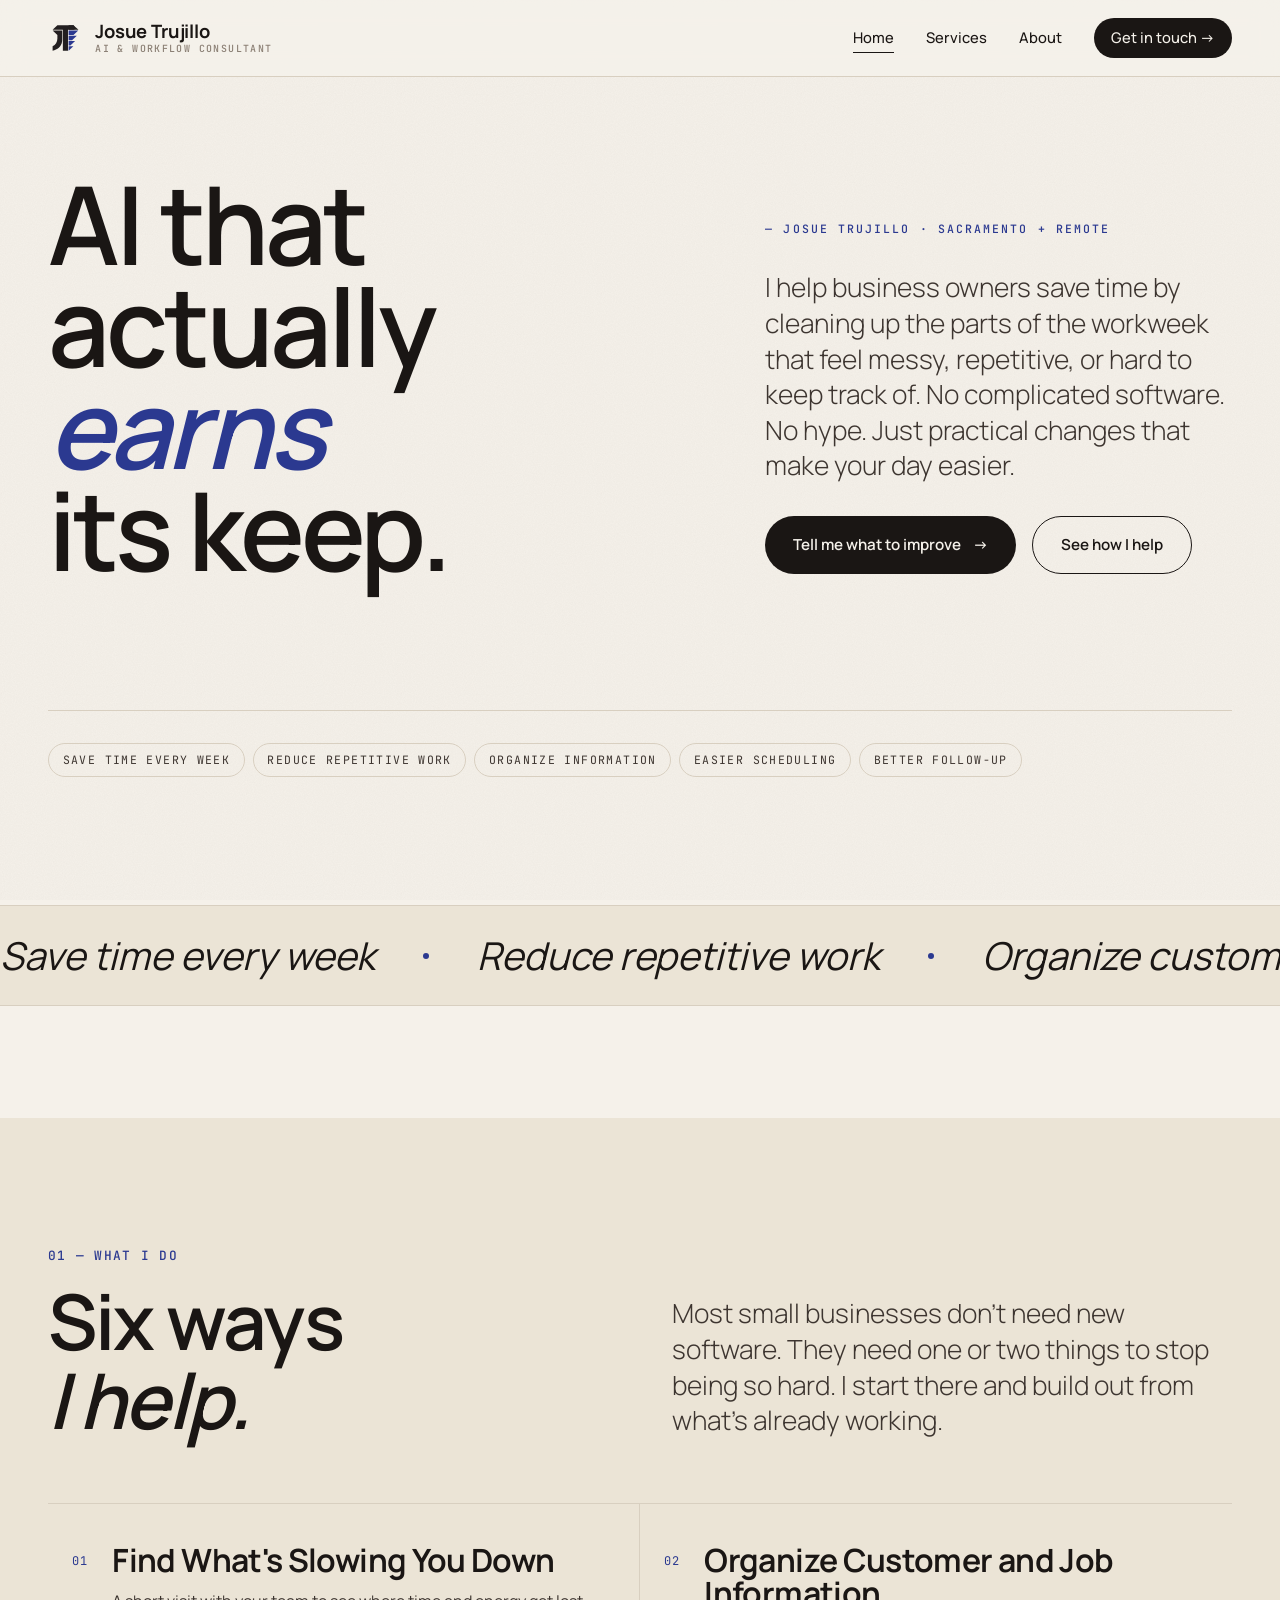
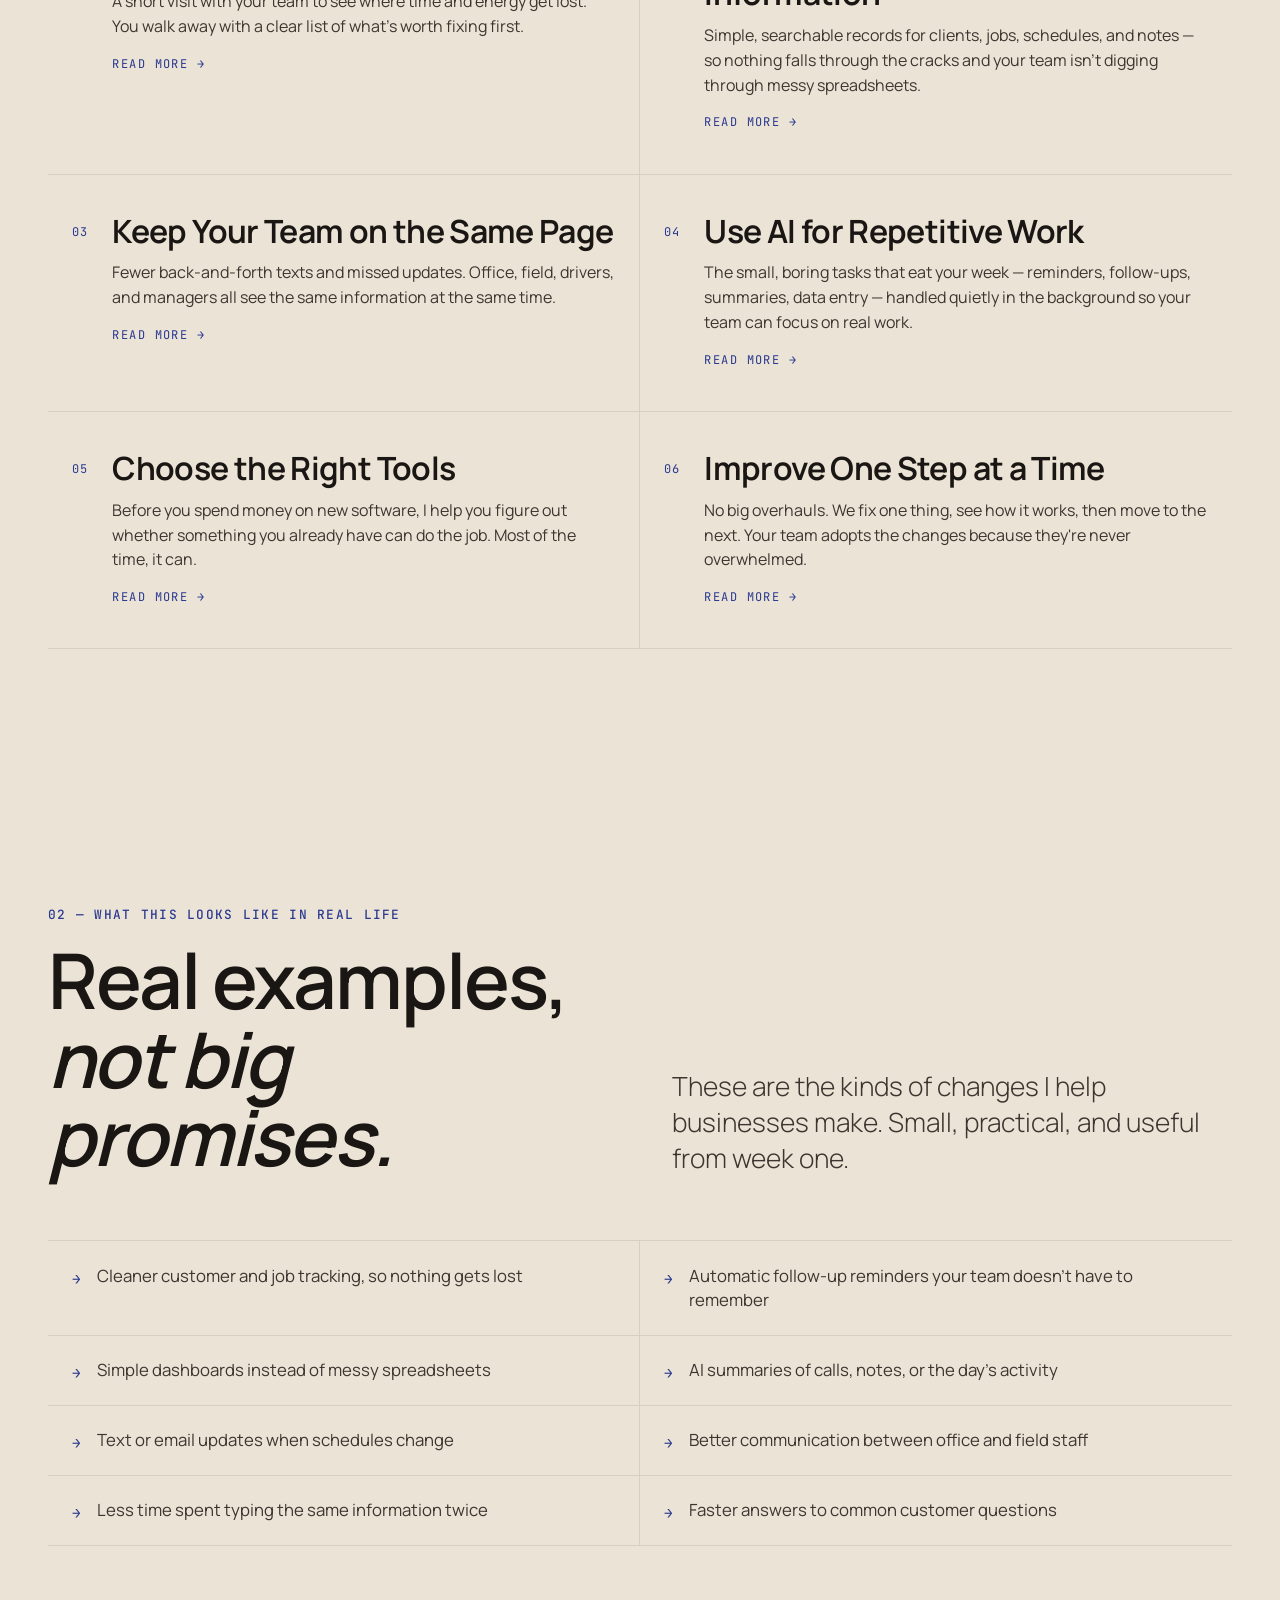
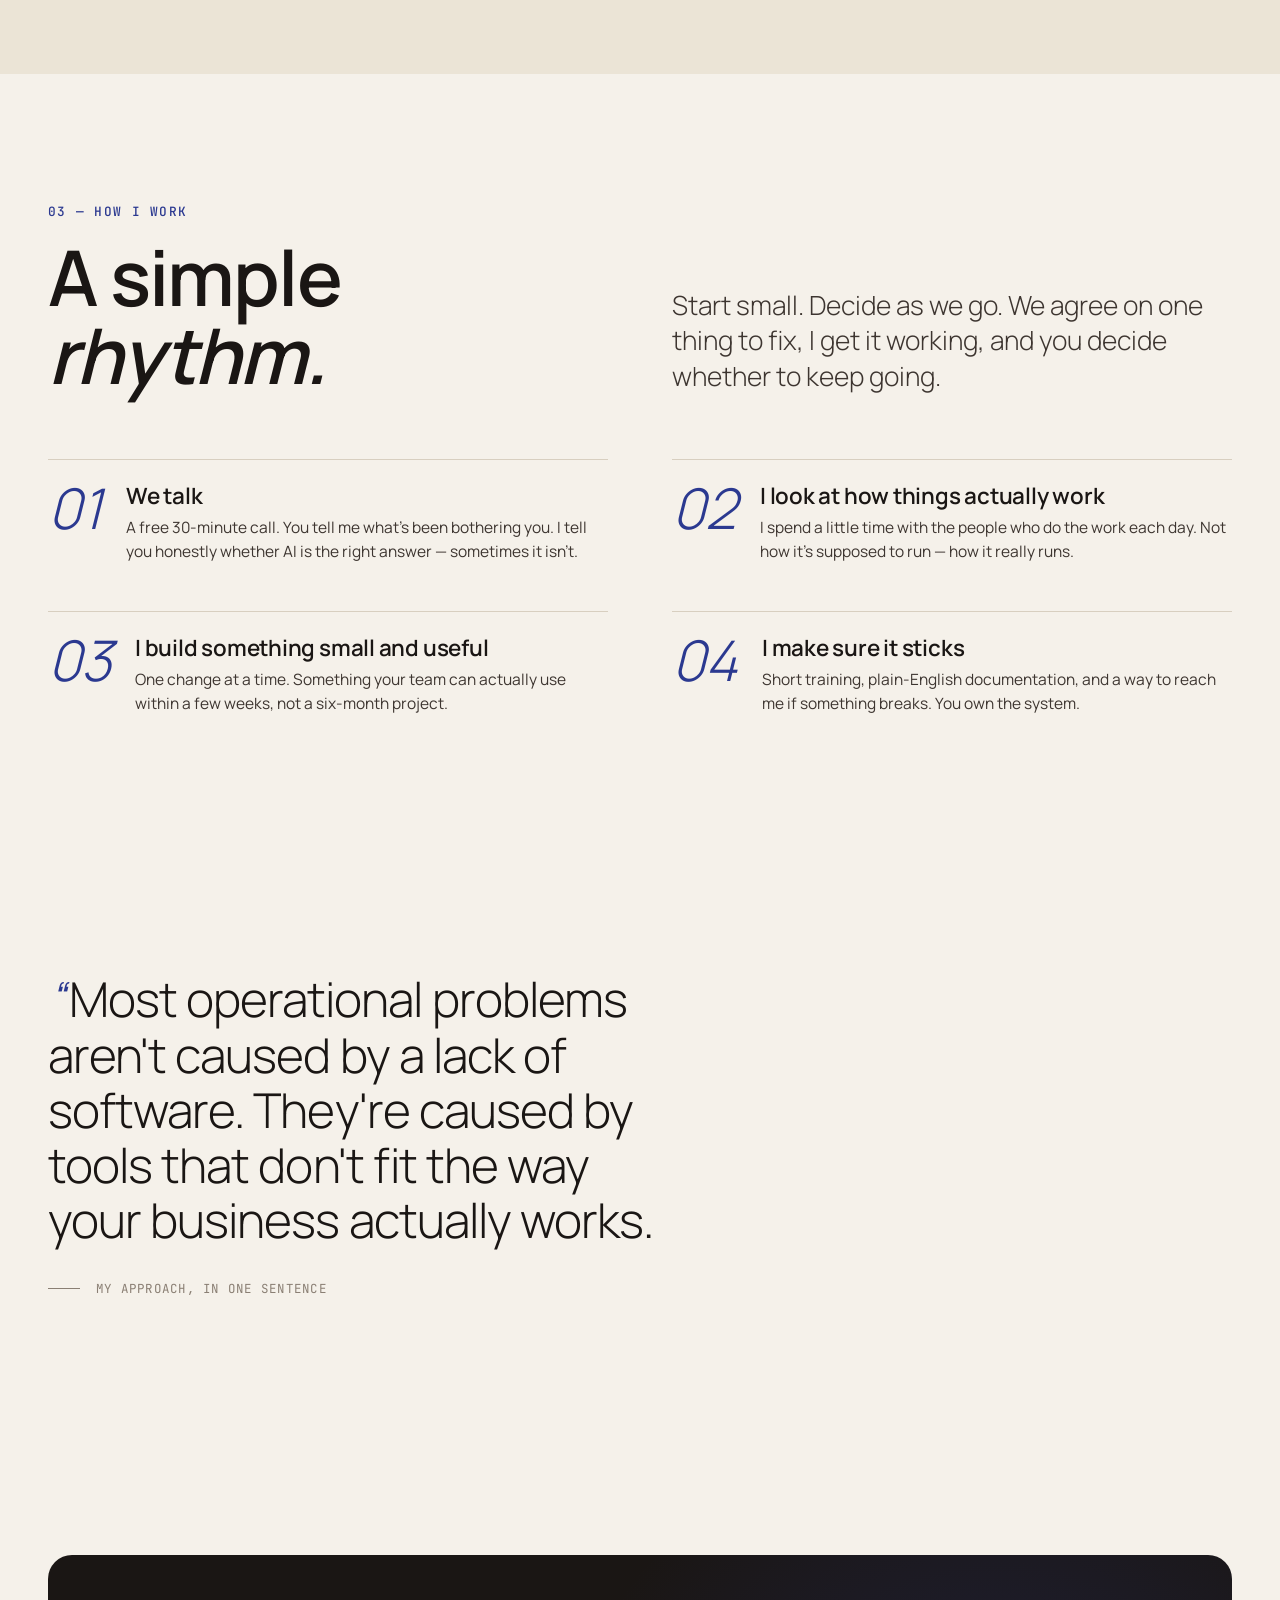
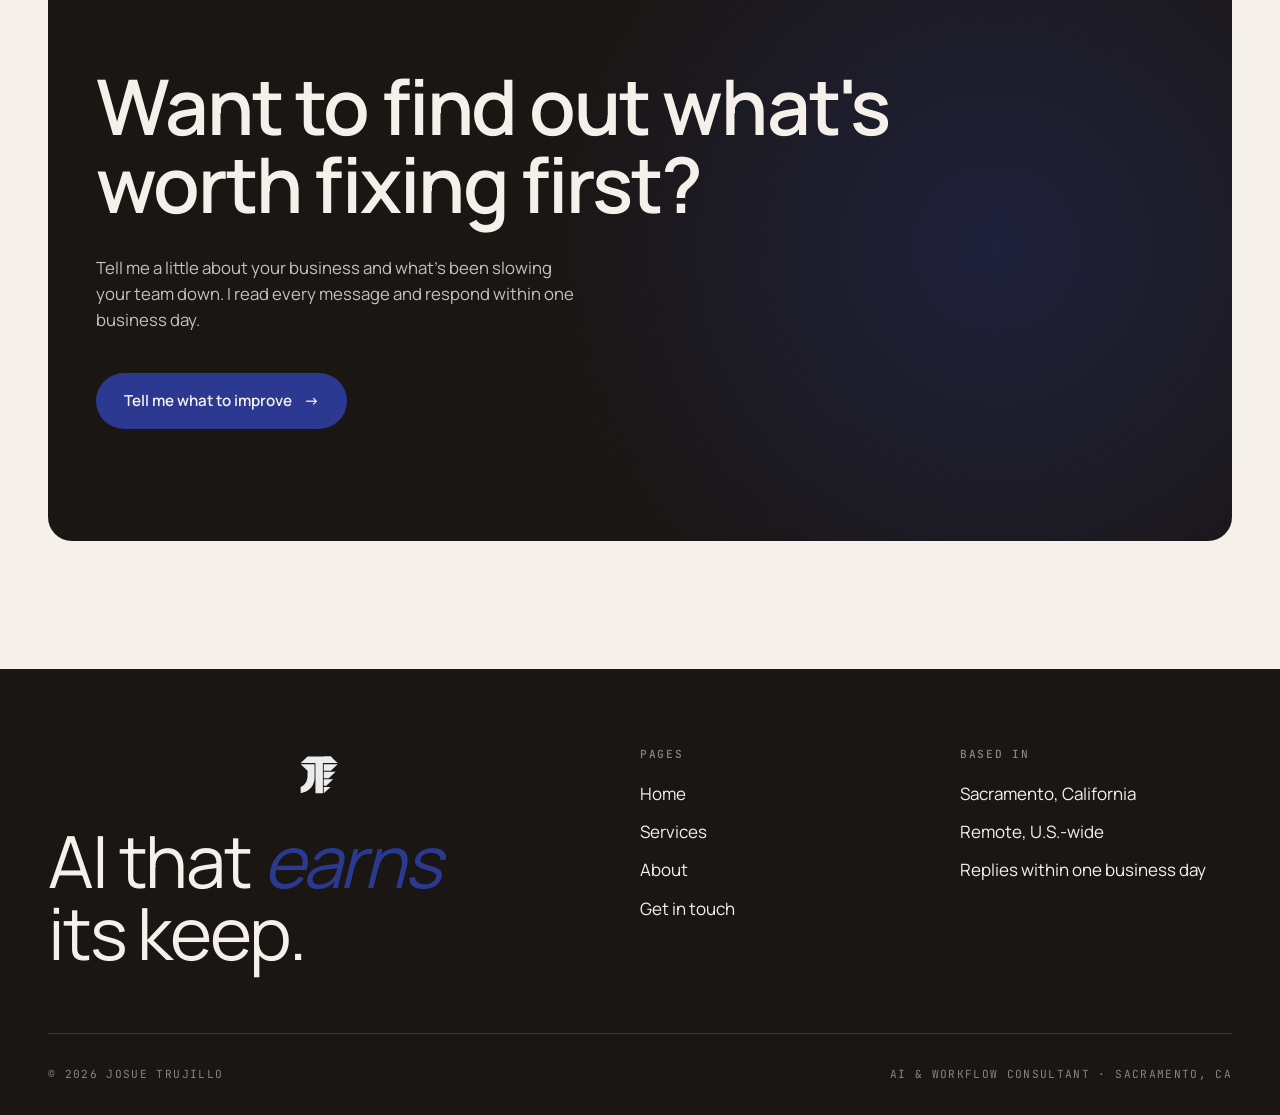
==== commit c056144a: "Quartz sync: May 27, 2026, 12:45 PM" ====
--- a/standalone-sites/ai-consulting/index.html
+++ b/standalone-sites/ai-consulting/index.html
@@ -8,7 +8,7 @@
   <link rel="icon" type="image/svg+xml" href="jt-logo.svg" />
   <link rel="preconnect" href="https://fonts.googleapis.com" />
   <link rel="preconnect" href="https://fonts.gstatic.com" crossorigin />
-  <link href="https://fonts.googleapis.com/css2?family=Fraunces:ital,opsz,wght,SOFT@0,9..144,300..600,30..100;1,9..144,300..600,30..100&family=Manrope:wght@300..700&family=JetBrains+Mono:wght@400;500&display=swap" rel="stylesheet" />
+  <link href="https://fonts.googleapis.com/css2?family=Manrope:wght@300..800&family=JetBrains+Mono:wght@400;500&display=swap" rel="stylesheet" />
   <link rel="stylesheet" href="styles.css" />
 </head>
 <body>
--- a/standalone-sites/ai-consulting/styles.css
+++ b/standalone-sites/ai-consulting/styles.css
@@ -15,7 +15,8 @@
   --line: #d8cfc0;
 
   /* Type */
-  --display: "Fraunces", "Times New Roman", serif;
+  --display: "Manrope", -apple-system, BlinkMacSystemFont, sans-serif;
+  --display-large: "Manrope", -apple-system, BlinkMacSystemFont, sans-serif;
   --body: "Manrope", -apple-system, BlinkMacSystemFont, sans-serif;
   --mono: "JetBrains Mono", "SF Mono", Menlo, monospace;
 
@@ -66,22 +67,27 @@
 
 h1, h2, h3, h4 {
   font-family: var(--display);
-  font-weight: 400;
+  font-weight: 650;
   letter-spacing: -0.02em;
-  line-height: 1;
-  font-variation-settings: "opsz" 144, "SOFT" 30;
+  line-height: 1.04;
 }
 
 .display-xl {
+  font-family: var(--display-large);
   font-size: clamp(3rem, 9vw, 8.5rem);
-  line-height: 0.92;
-  letter-spacing: -0.04em;
+  line-height: 0.94;
+  letter-spacing: -0.035em;
+  font-weight: 600;
+  font-variation-settings: normal;
 }
 
 .display-l {
+  font-family: var(--display-large);
   font-size: clamp(2.25rem, 6vw, 5rem);
-  line-height: 1;
-  letter-spacing: -0.03em;
+  line-height: 1.02;
+  letter-spacing: -0.025em;
+  font-weight: 600;
+  font-variation-settings: normal;
 }
 
 .display-m {
@@ -89,7 +95,7 @@
   line-height: 1.05;
 }
 
-.italic { font-style: italic; font-variation-settings: "opsz" 144, "SOFT" 50; }
+.italic { font-style: italic; }
 
 .eyebrow {
   font-family: var(--mono);
@@ -176,9 +182,9 @@
 }
 
 .brand-name {
-  font-family: var(--display);
+  font-family: var(--body);
   font-size: 1.15rem;
-  font-weight: 500;
+  font-weight: 700;
   letter-spacing: -0.01em;
 }
 
@@ -316,16 +322,16 @@
 
 .hero-headline {
   font-size: clamp(2.75rem, 8.5vw, 8rem);
-  line-height: 0.92;
-  letter-spacing: -0.04em;
-  font-family: var(--display);
-  font-variation-settings: "opsz" 144, "SOFT" 30;
+  line-height: 0.94;
+  letter-spacing: -0.035em;
+  font-family: var(--display-large);
+  font-weight: 600;
+  font-variation-settings: normal;
 }
 
 .hero-headline .accent {
   color: var(--accent);
   font-style: italic;
-  font-variation-settings: "opsz" 144, "SOFT" 60;
 }
 
 .hero-meta {
@@ -963,26 +969,8 @@
 }
 
 /* ==========================================================================
-   Contact: filter note + Tally embed
-   ========================================================================== */
-
-.form-filter-note {
-  background: var(--bg-soft);
-  border: 1px solid var(--line);
-  border-left: 3px solid var(--accent);
-  padding: 1.4rem 1.6rem;
-  margin-bottom: 2rem;
-  border-radius: 6px;
-  font-size: 0.95rem;
-  line-height: 1.55;
-  color: var(--ink-soft);
-  max-width: 56ch;
-}
-
-.form-filter-note strong {
-  color: var(--ink);
-  font-weight: 600;
-}
+   Contact: Tally embed
+   ========================================================================== */
 
 .tally-embed-wrap {
   width: 100%;
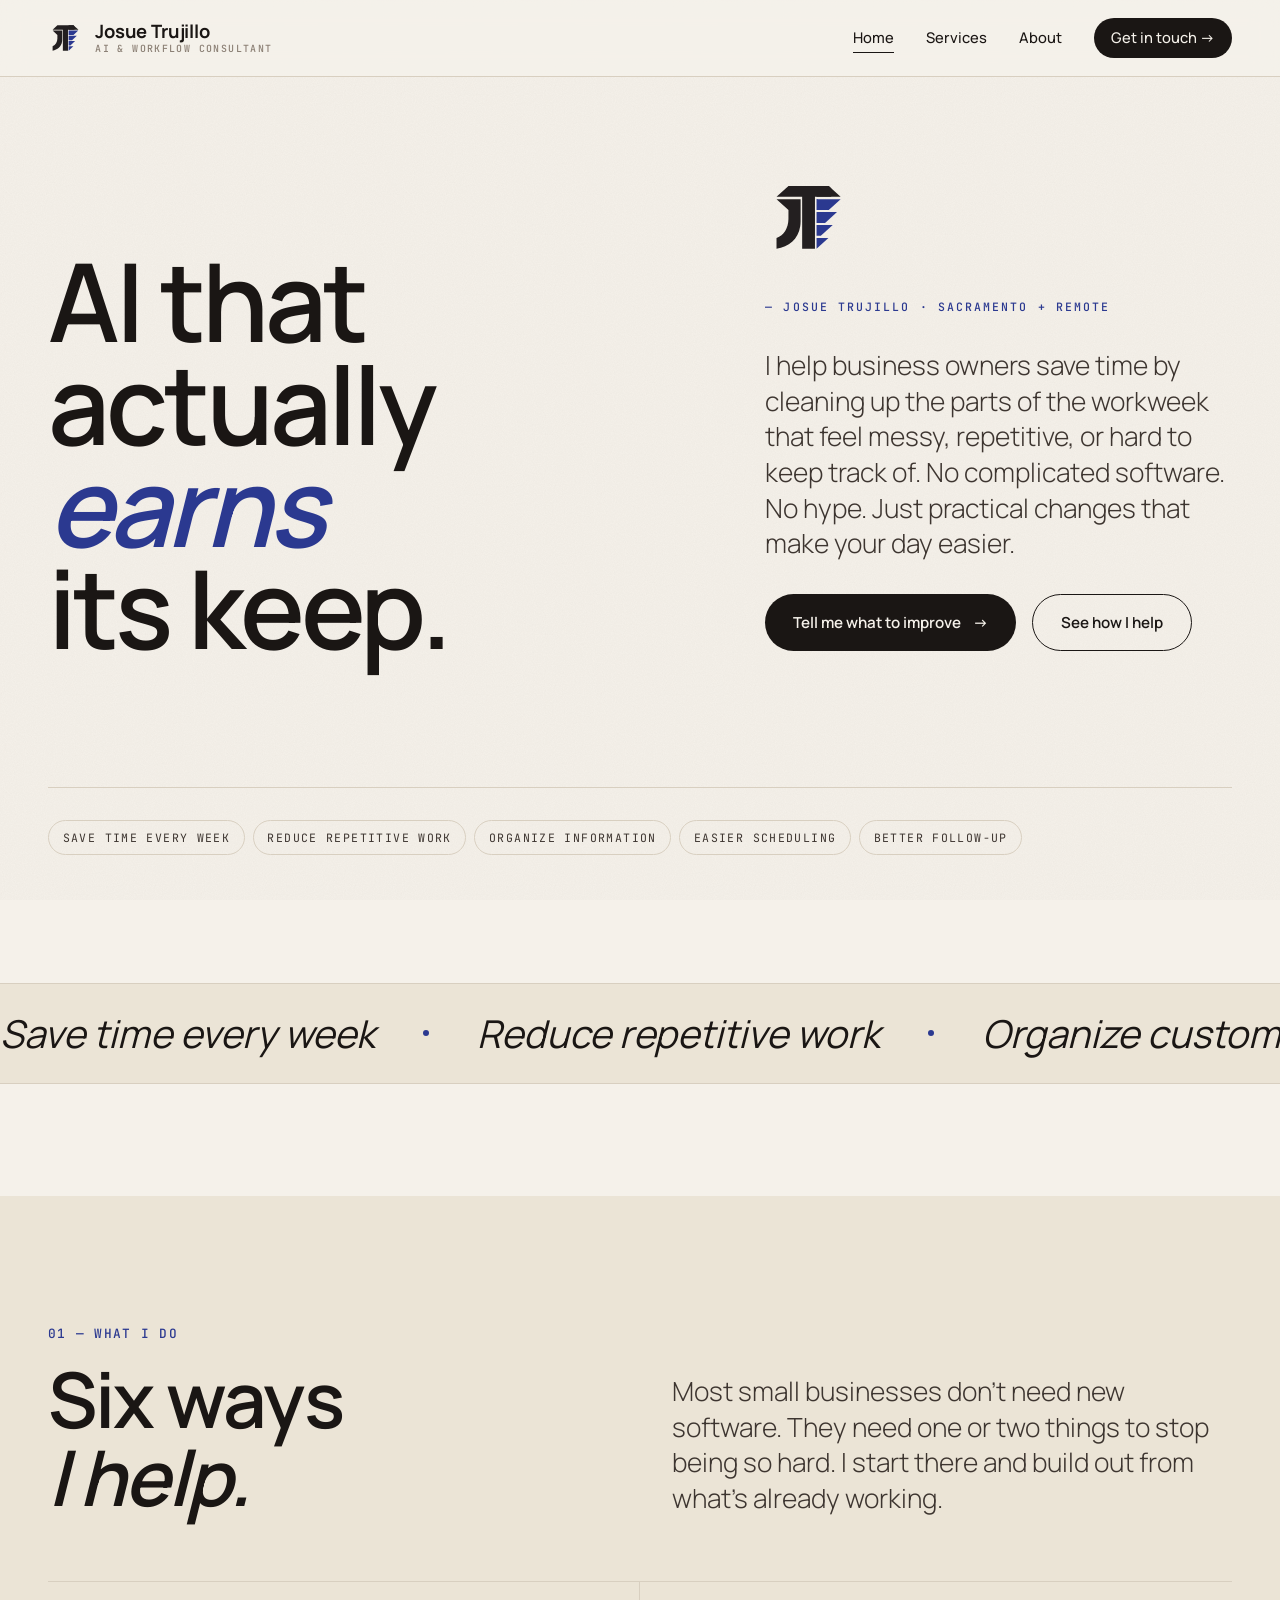
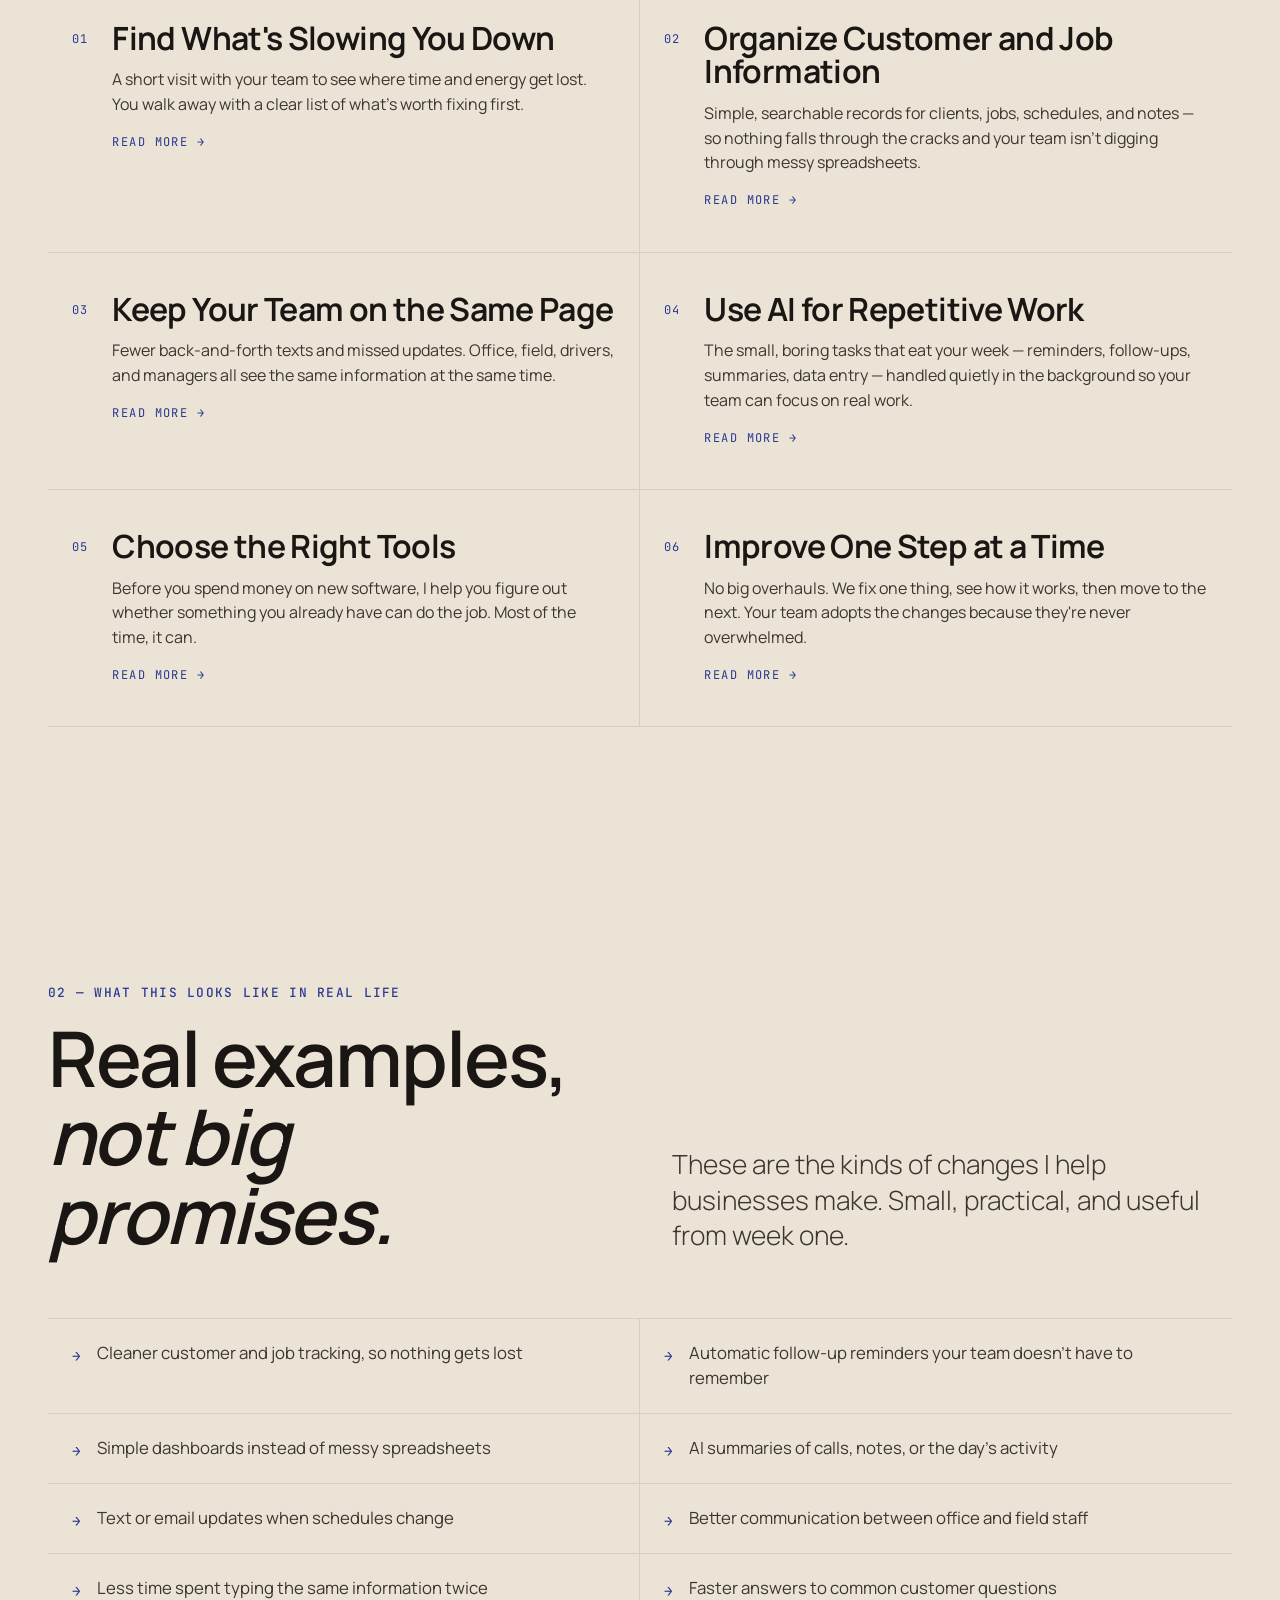
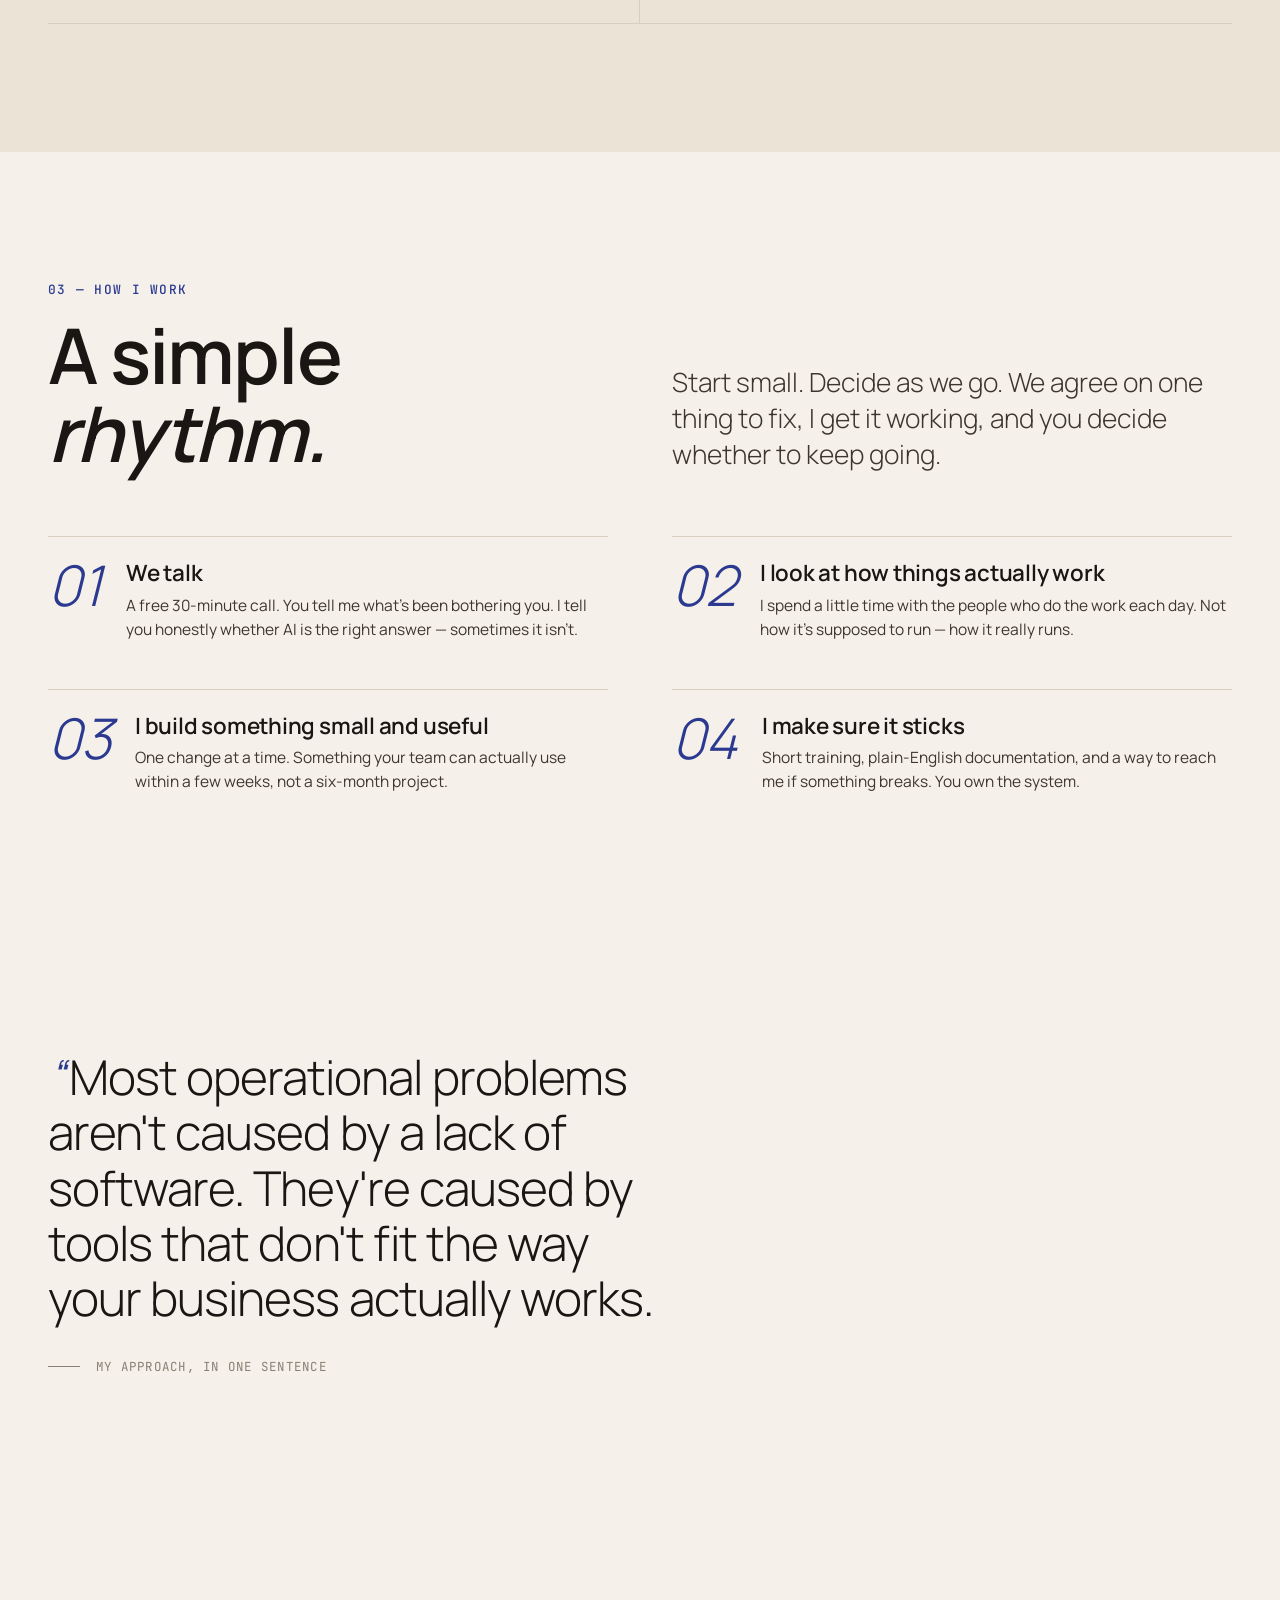
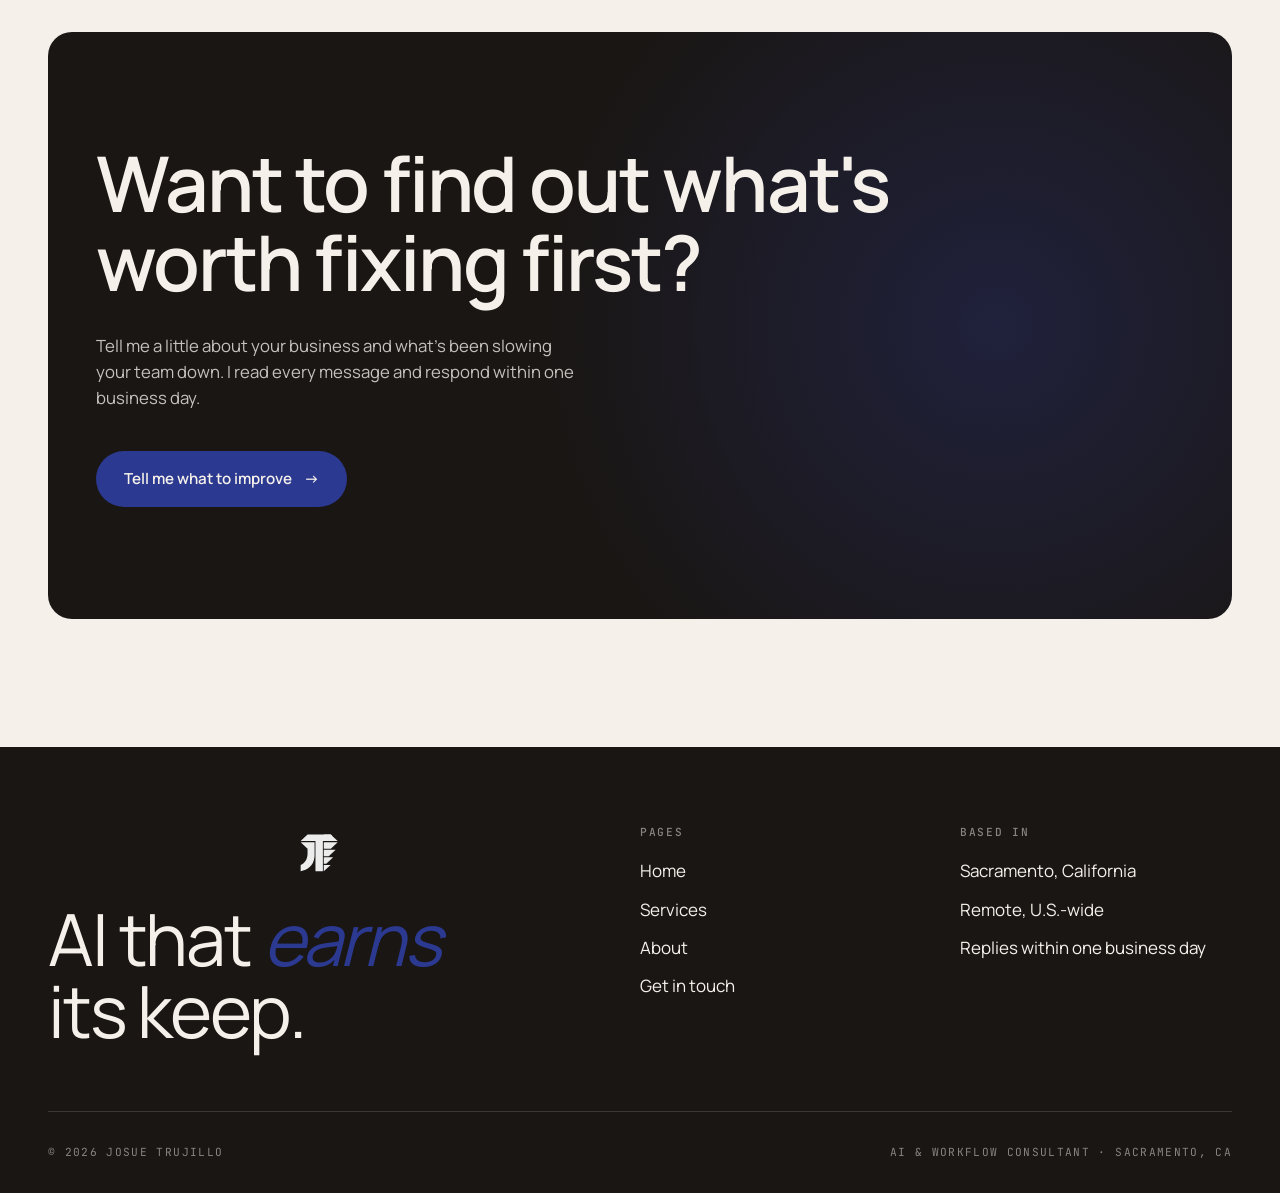
==== commit 612178b1: "Quartz sync: May 27, 2026, 12:58 PM" ====
--- a/standalone-sites/ai-consulting/index.html
+++ b/standalone-sites/ai-consulting/index.html
@@ -43,6 +43,7 @@
           its keep.
         </h1>
         <div class="hero-meta reveal">
+          <img src="jt-logo.svg" alt="" class="hero-intro-logo" />
           <span class="eyebrow">— Josue Trujillo · Sacramento + remote</span>
           <p class="lede">I help business owners save time by cleaning up the parts of the workweek that feel messy, repetitive, or hard to keep track of. No complicated software. No hype. Just practical changes that make your day easier.</p>
           <div style="display:flex; gap:1rem; flex-wrap:wrap;">
--- a/standalone-sites/ai-consulting/styles.css
+++ b/standalone-sites/ai-consulting/styles.css
@@ -339,6 +339,12 @@
   flex-direction: column;
   gap: 2rem;
   padding-bottom: 0.5rem;
+}
+
+.hero-intro-logo {
+  width: clamp(64px, 7vw, 92px);
+  height: auto;
+  margin-bottom: 0.25rem;
 }
 
 .hero-meta p { color: var(--ink-soft); max-width: 38ch; }
@@ -805,23 +811,24 @@
 
 .about-photo {
   aspect-ratio: 4 / 5;
-  background: linear-gradient(135deg, var(--bg-soft), var(--line));
+  background: var(--bg-soft);
   border-radius: 8px;
-  display: flex;
-  align-items: center;
-  justify-content: center;
-  font-family: var(--display);
-  font-style: italic;
-  font-size: 6rem;
-  color: var(--accent);
   position: relative;
   overflow: hidden;
+  box-shadow: 0 24px 60px rgba(26, 22, 20, 0.12);
+}
+.about-photo img {
+  width: 100%;
+  height: 100%;
+  object-fit: cover;
+  object-position: 50% 42%;
 }
 .about-photo::after {
   content: "";
   position: absolute;
   inset: 0;
   background: radial-gradient(circle at 30% 30%, transparent, rgba(26, 22, 20, 0.1));
+  pointer-events: none;
 }
 
 .prose p {
@@ -884,13 +891,20 @@
 
 /* Service detail page */
 .svc-detail {
+  padding-block: 4rem;
+  border-bottom: 1px solid var(--line);
+}
+
+.svc-detail-inner {
   display: grid;
   grid-template-columns: 1fr;
   gap: 3rem;
-  padding-block: 4rem;
-  border-bottom: 1px solid var(--line);
-}
-@media (min-width: 900px) { .svc-detail { grid-template-columns: 1fr 2fr; gap: 5rem; } }
+  align-items: start;
+}
+
+@media (min-width: 900px) {
+  .svc-detail-inner { grid-template-columns: 1fr 2fr; gap: 5rem; }
+}
 
 .svc-detail .label {
   font-family: var(--mono);
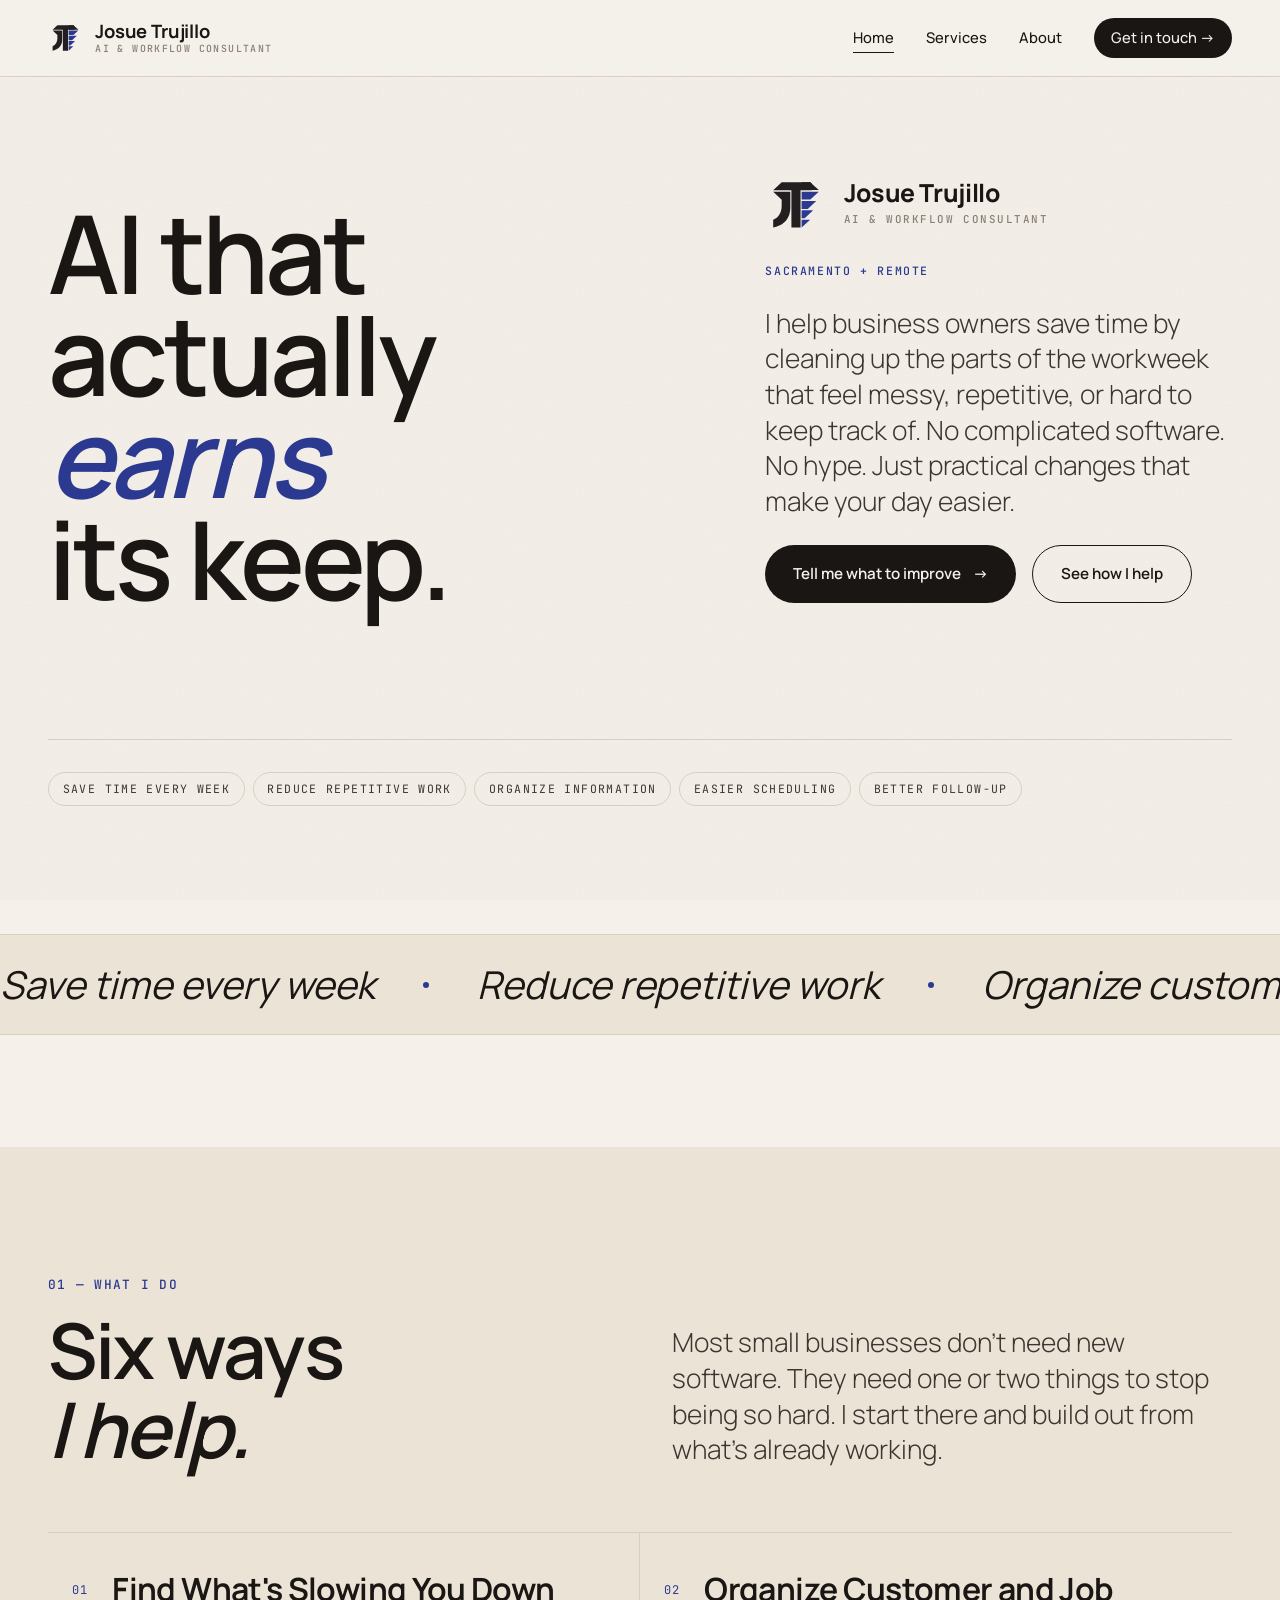
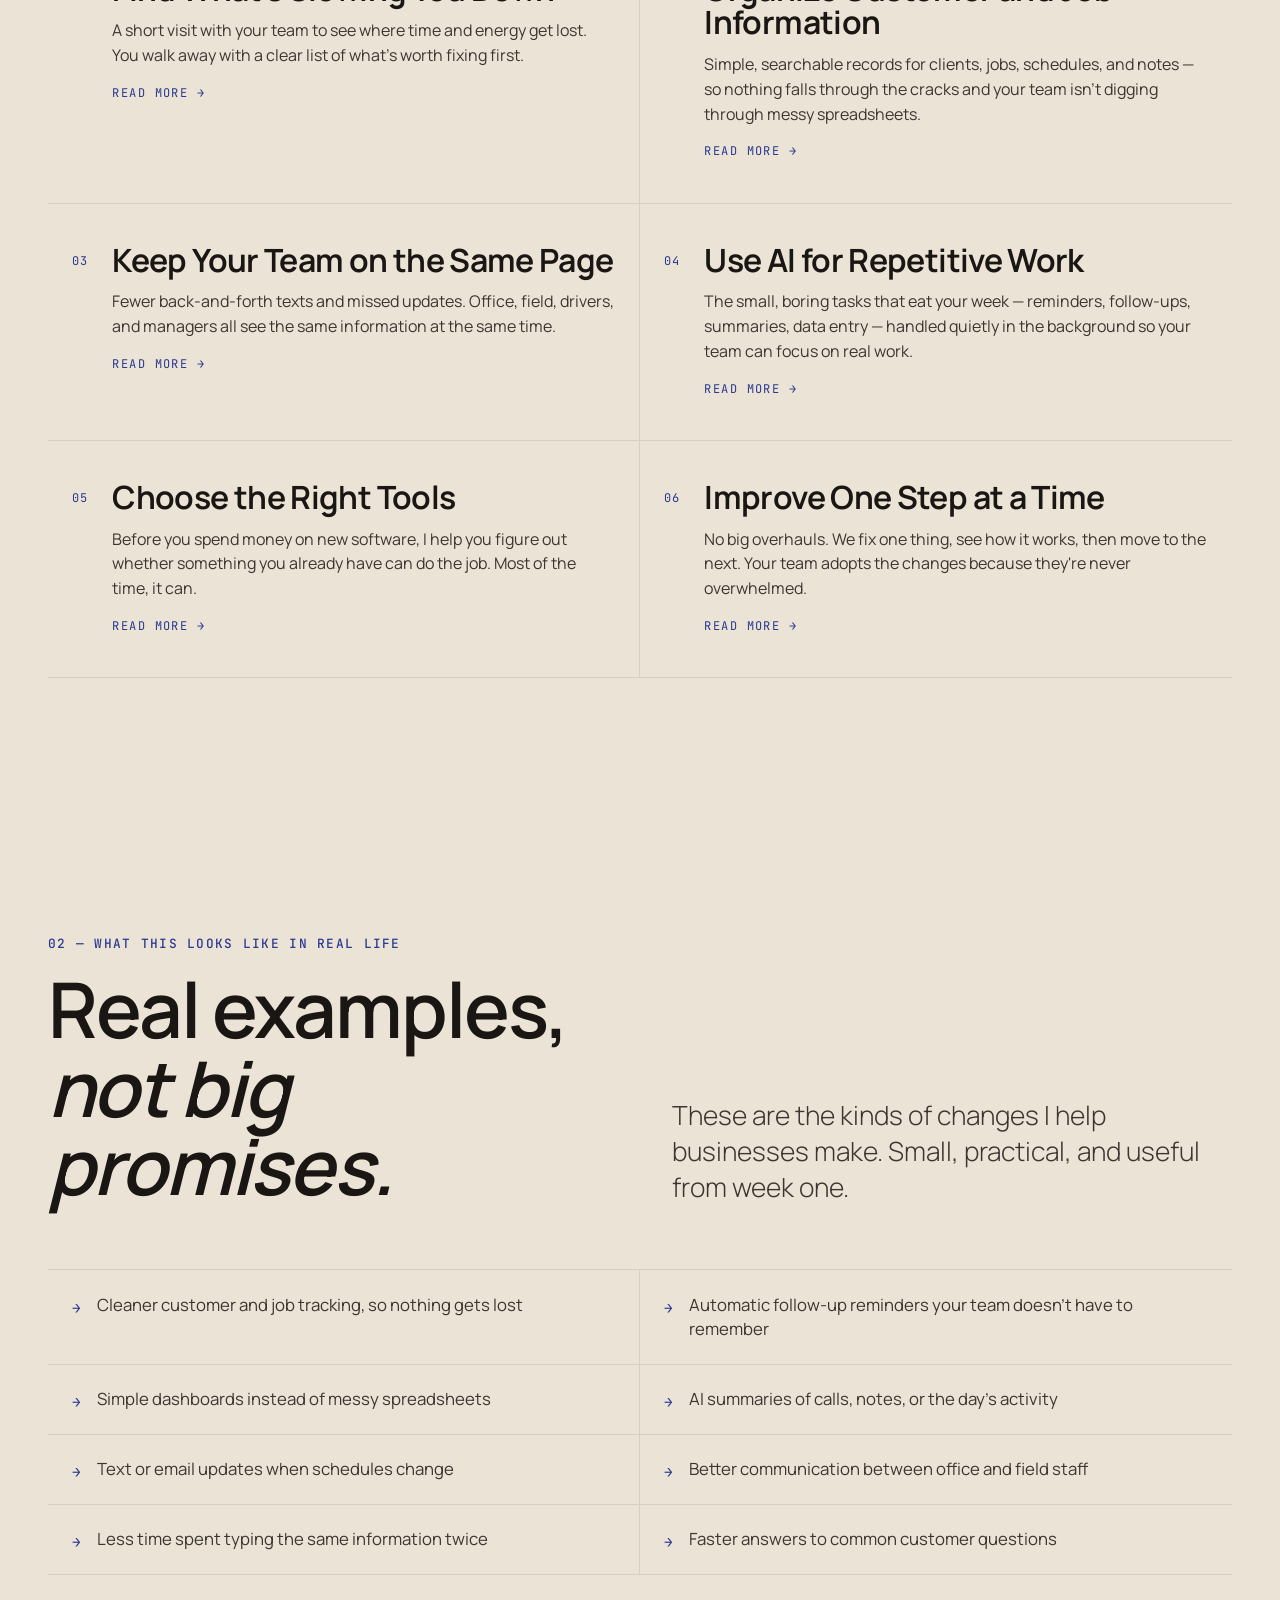
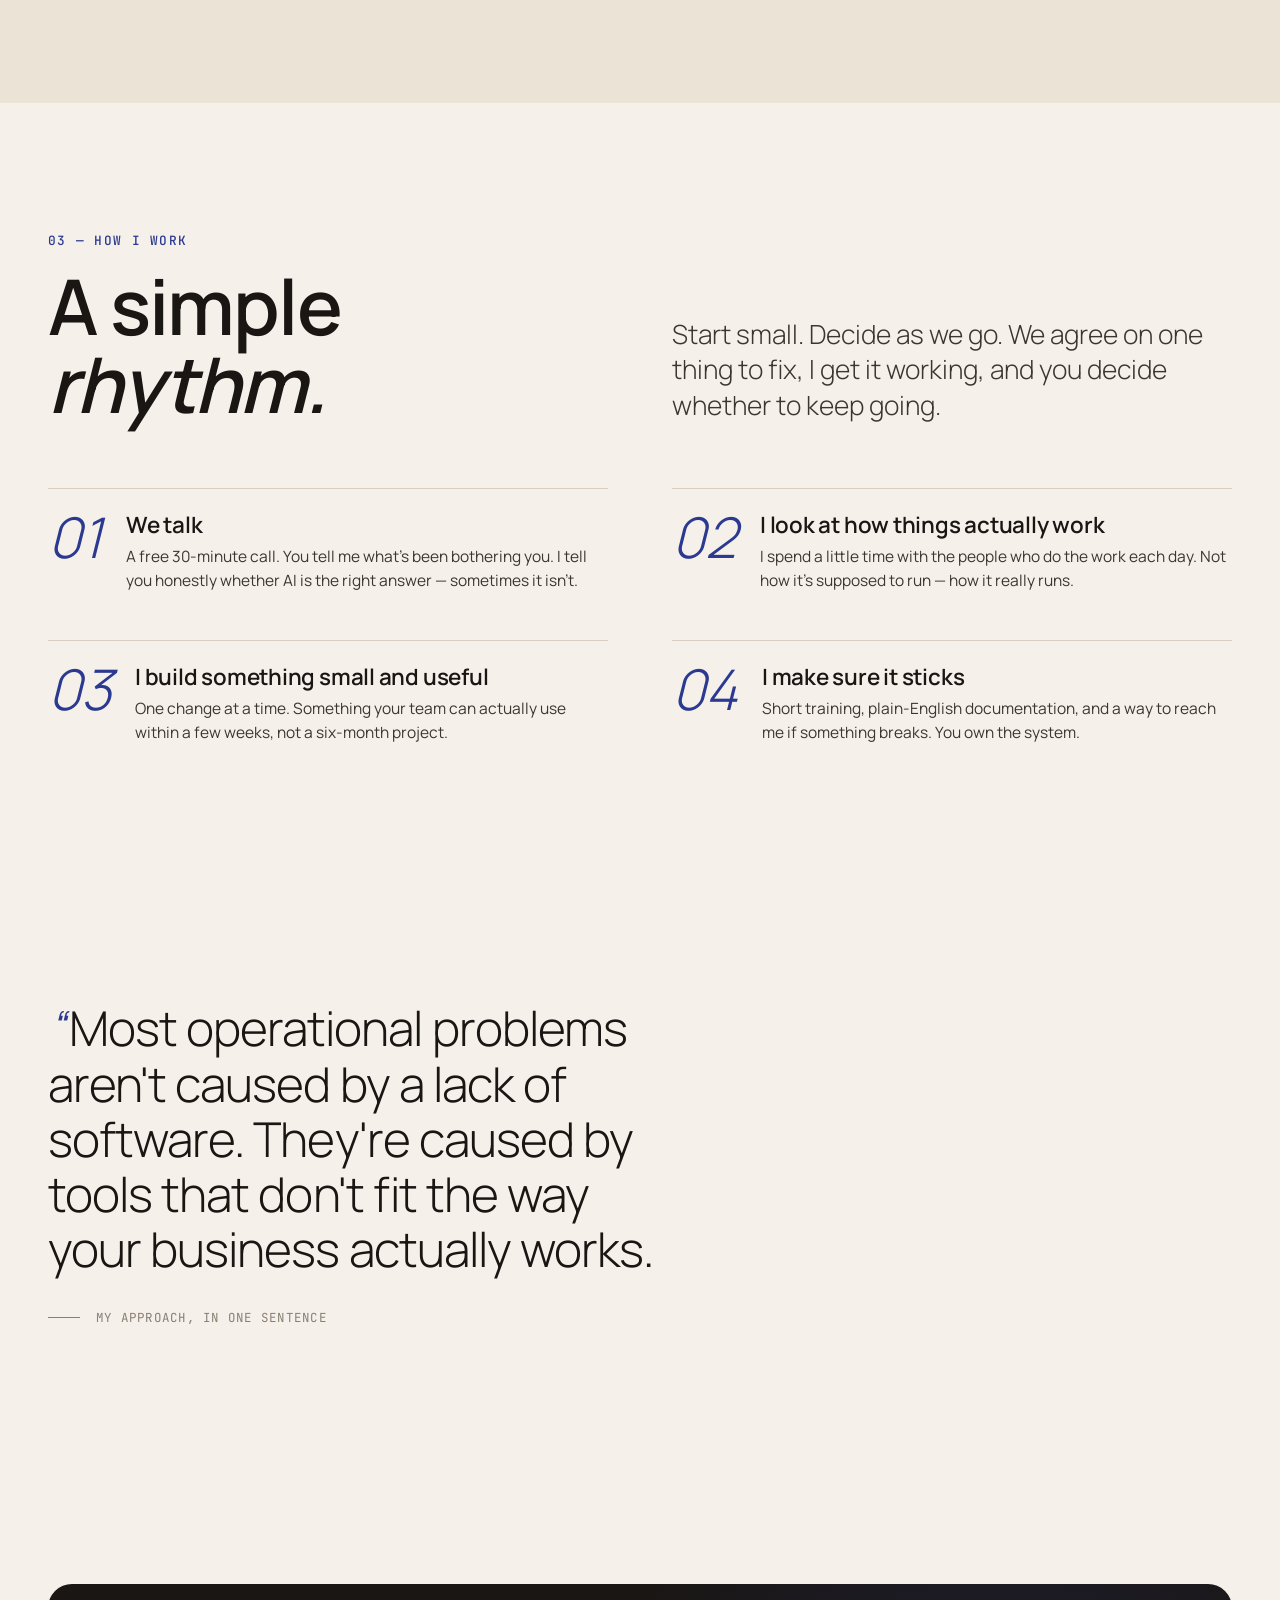
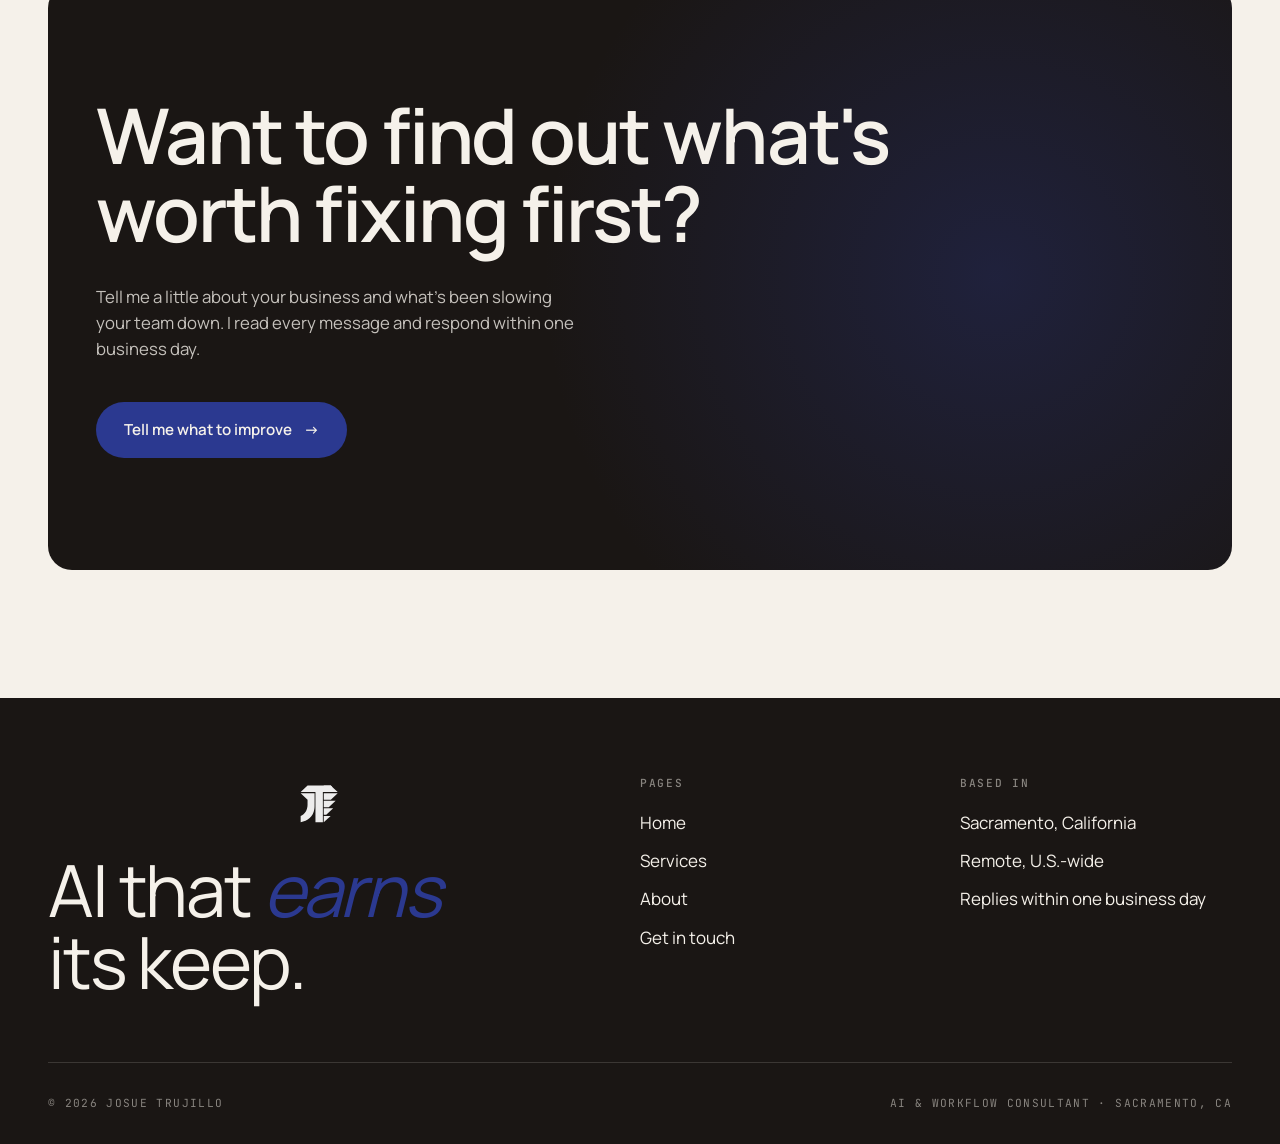
==== commit 8e725f05: "Quartz sync: May 27, 2026, 1:12 PM" ====
--- a/standalone-sites/ai-consulting/index.html
+++ b/standalone-sites/ai-consulting/index.html
@@ -43,8 +43,14 @@
           its keep.
         </h1>
         <div class="hero-meta reveal">
-          <img src="jt-logo.svg" alt="" class="hero-intro-logo" />
-          <span class="eyebrow">— Josue Trujillo · Sacramento + remote</span>
+          <div class="hero-brand-lockup">
+            <img src="jt-logo.svg" alt="Josue Trujillo logo" class="hero-brand-logo" />
+            <div>
+              <div class="hero-brand-name">Josue Trujillo</div>
+              <div class="hero-brand-tagline">AI &amp; Workflow Consultant</div>
+            </div>
+          </div>
+          <div class="hero-location">Sacramento + Remote</div>
           <p class="lede">I help business owners save time by cleaning up the parts of the workweek that feel messy, repetitive, or hard to keep track of. No complicated software. No hype. Just practical changes that make your day easier.</p>
           <div style="display:flex; gap:1rem; flex-wrap:wrap;">
             <a href="contact.html" class="btn btn-primary">Tell me what to improve <span class="arrow">→</span></a>
--- a/standalone-sites/ai-consulting/styles.css
+++ b/standalone-sites/ai-consulting/styles.css
@@ -337,14 +337,48 @@
 .hero-meta {
   display: flex;
   flex-direction: column;
-  gap: 2rem;
+  gap: 1.6rem;
   padding-bottom: 0.5rem;
 }
 
-.hero-intro-logo {
-  width: clamp(64px, 7vw, 92px);
+.hero-brand-lockup {
+  display: flex;
+  align-items: center;
+  gap: 0.9rem;
+}
+
+.hero-brand-logo {
+  width: clamp(48px, 5vw, 64px);
   height: auto;
-  margin-bottom: 0.25rem;
+  flex-shrink: 0;
+}
+
+.hero-brand-name {
+  font-family: var(--body);
+  font-size: clamp(1.2rem, 2vw, 1.55rem);
+  line-height: 1;
+  font-weight: 750;
+  letter-spacing: -0.015em;
+  color: var(--ink);
+}
+
+.hero-brand-tagline,
+.hero-location {
+  font-family: var(--mono);
+  text-transform: uppercase;
+  letter-spacing: 0.14em;
+  font-weight: 500;
+}
+
+.hero-brand-tagline {
+  margin-top: 0.35rem;
+  font-size: 0.68rem;
+  color: var(--muted);
+}
+
+.hero-location {
+  font-size: 0.72rem;
+  color: var(--accent);
 }
 
 .hero-meta p { color: var(--ink-soft); max-width: 38ch; }
@@ -838,11 +872,6 @@
   margin-bottom: 1.25rem;
   max-width: 60ch;
 }
-.prose p:first-of-type::first-line {
-  font-variant: small-caps;
-  letter-spacing: 0.05em;
-  font-weight: 500;
-}
 
 .prose h3 {
   font-family: var(--display);
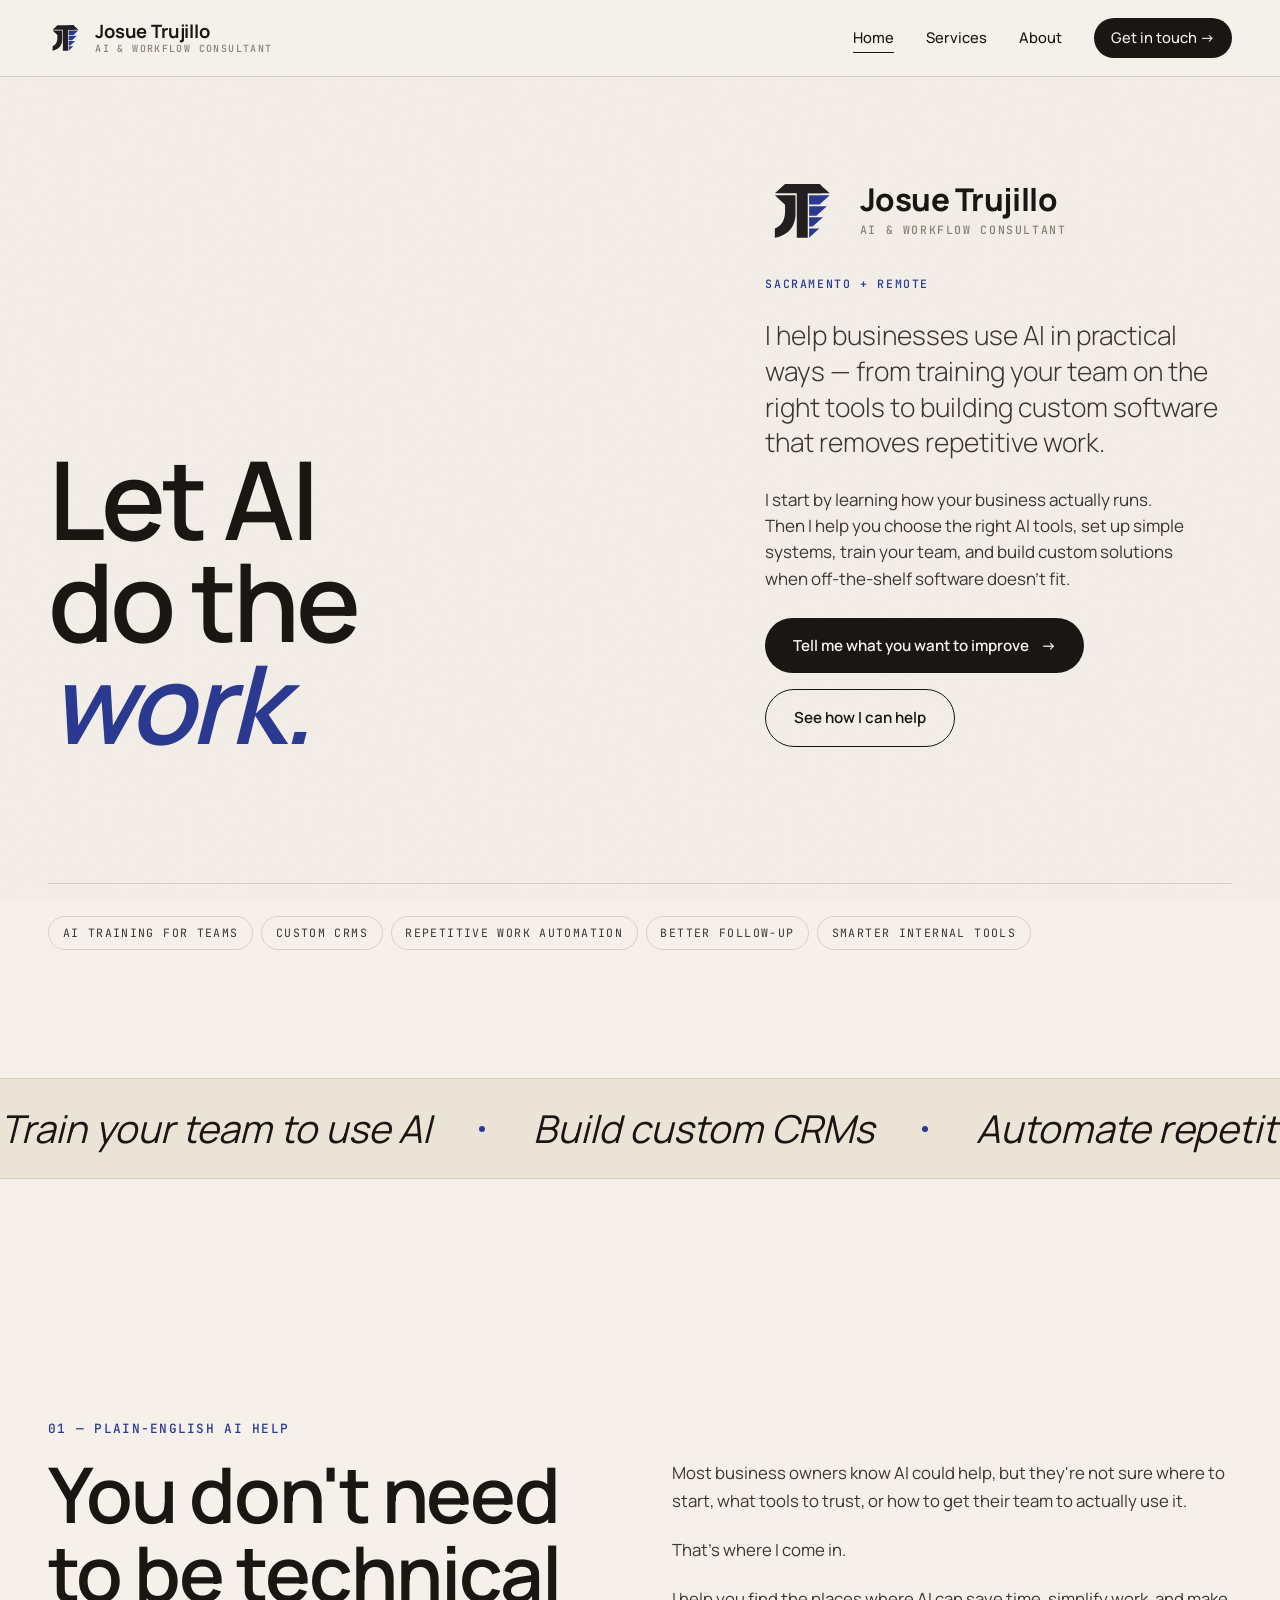
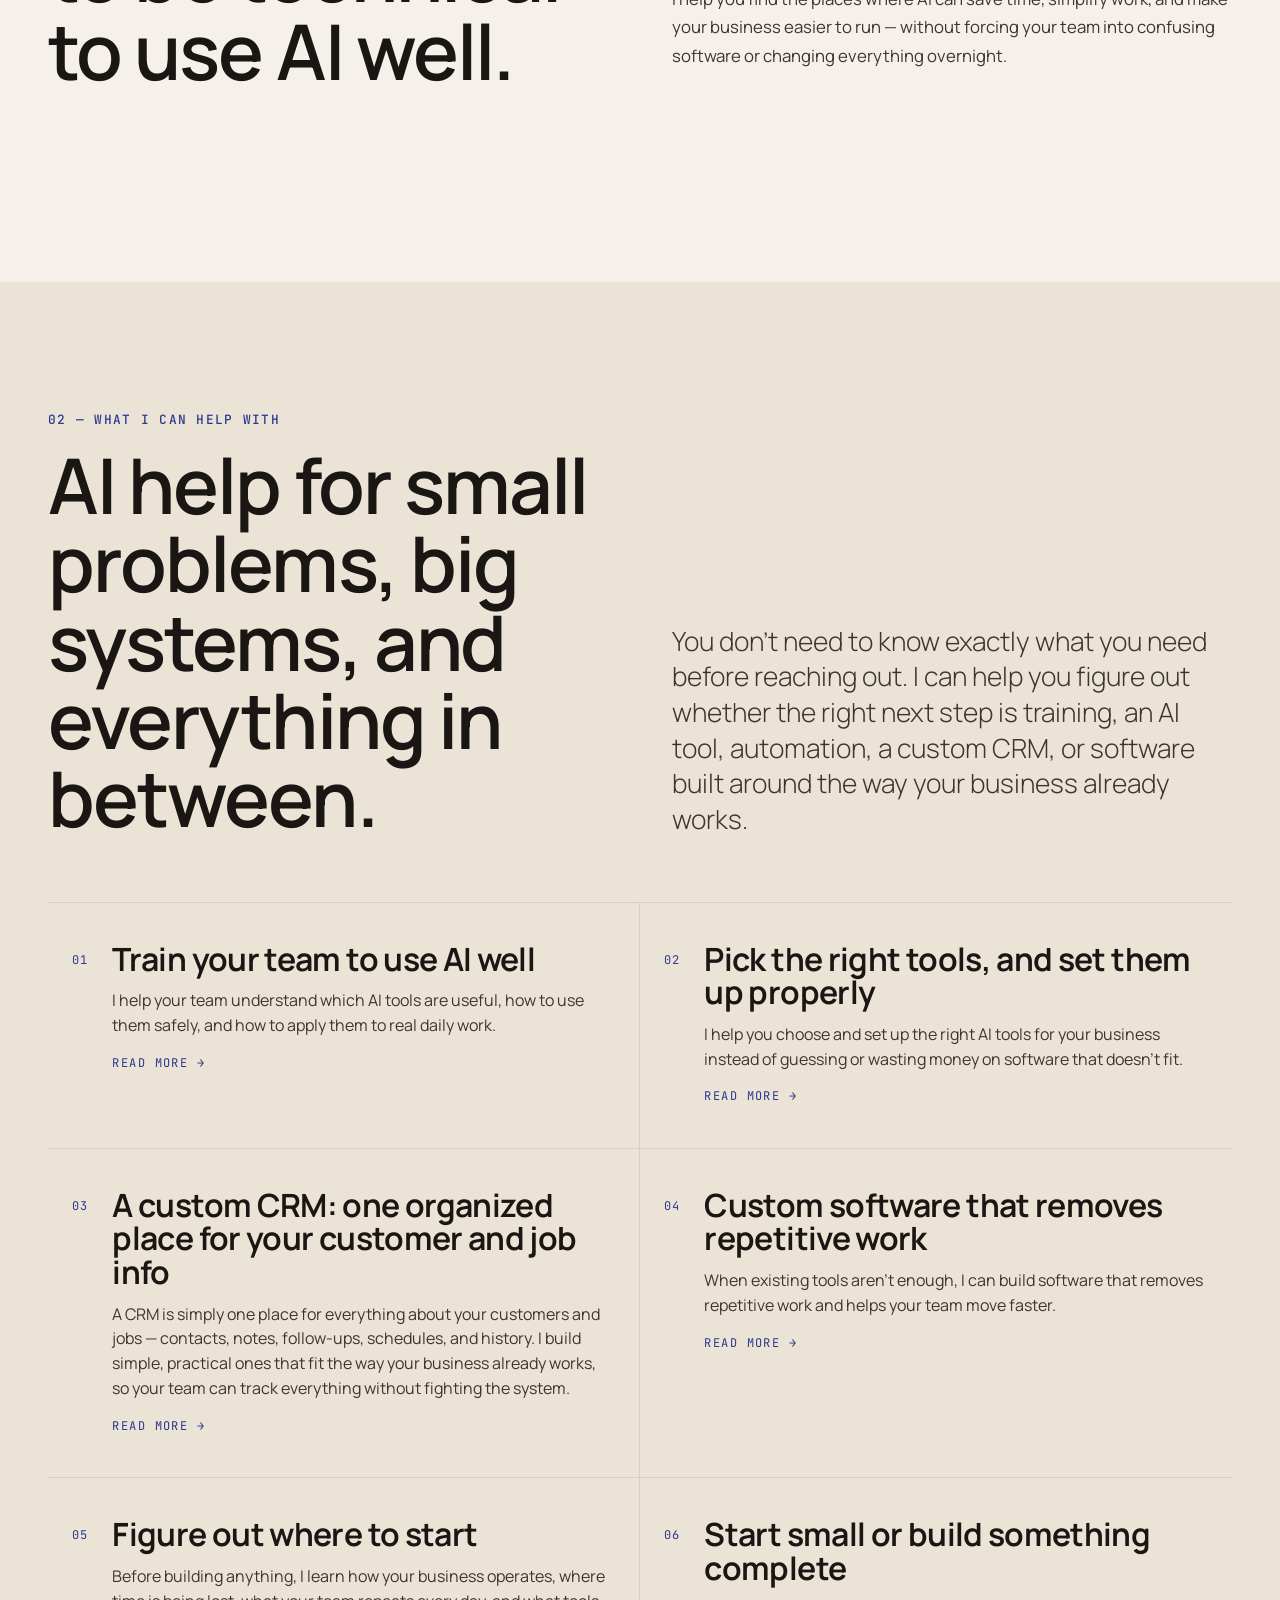
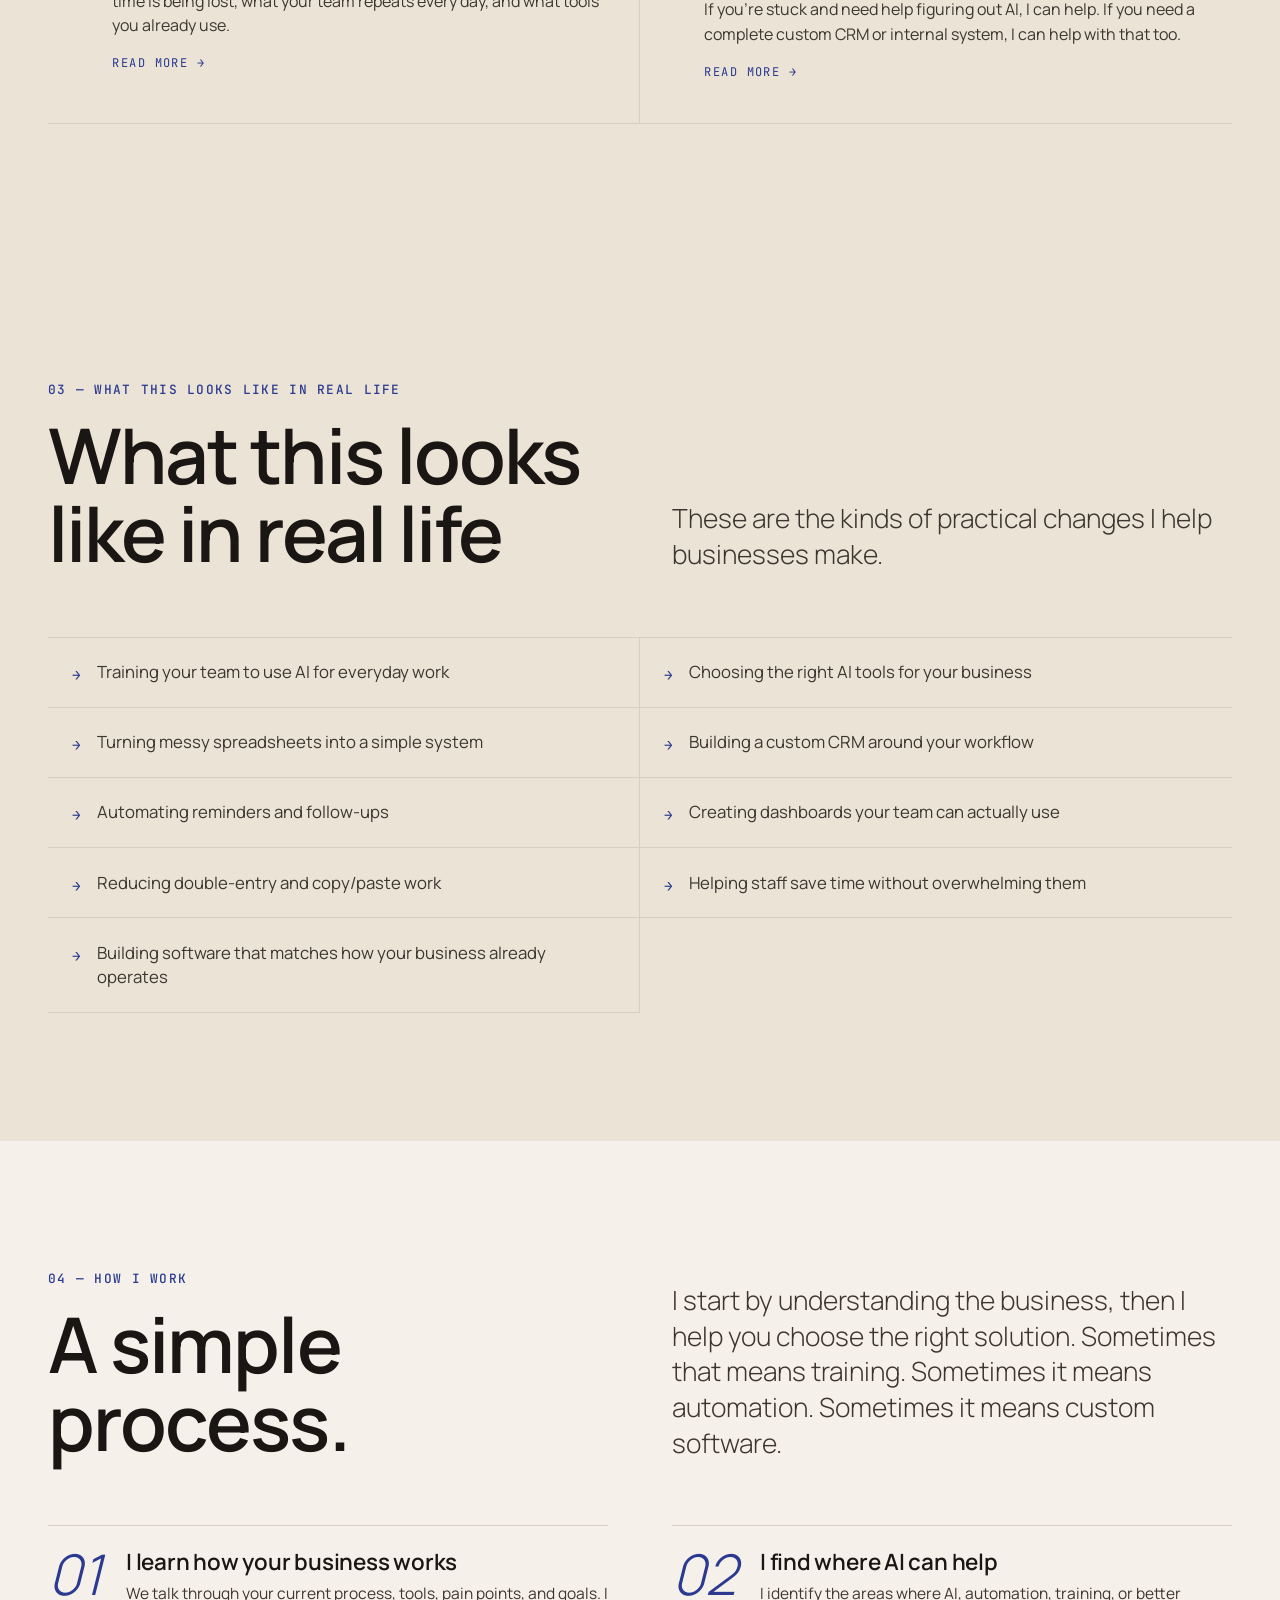
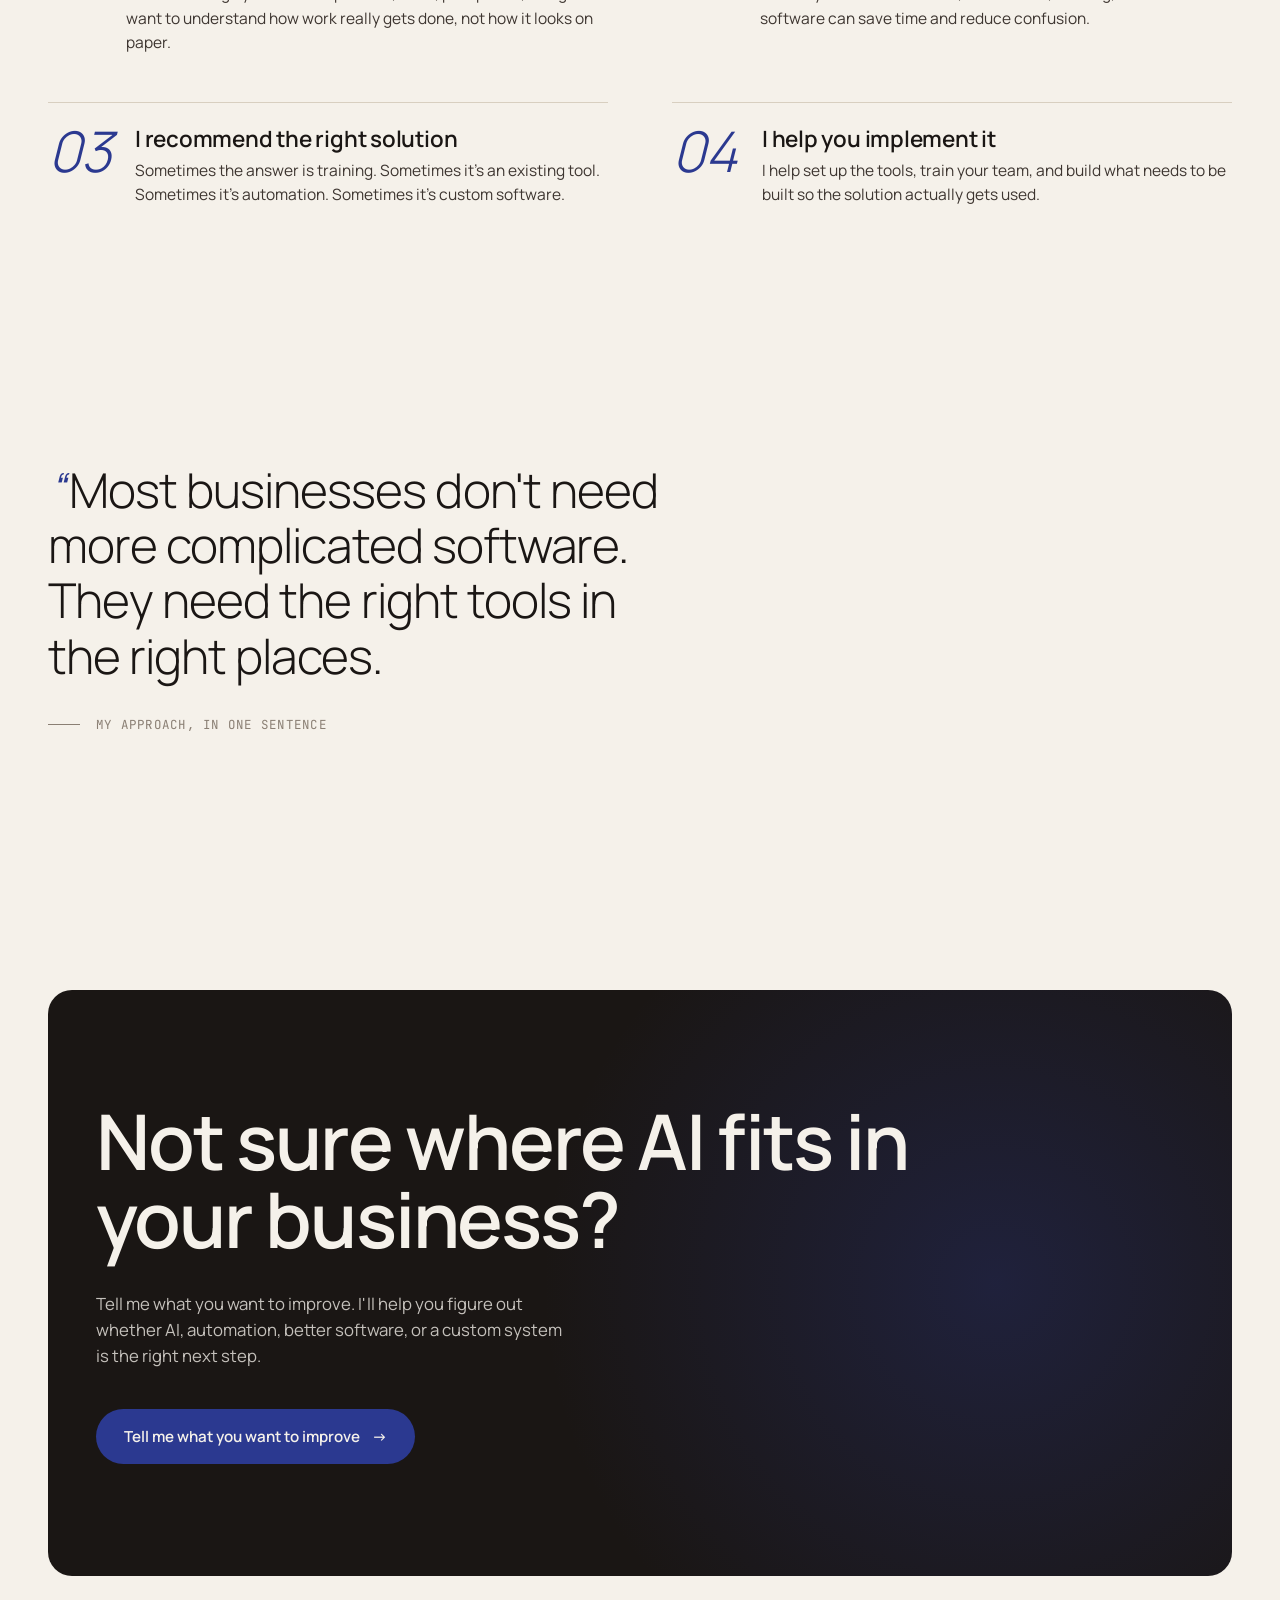
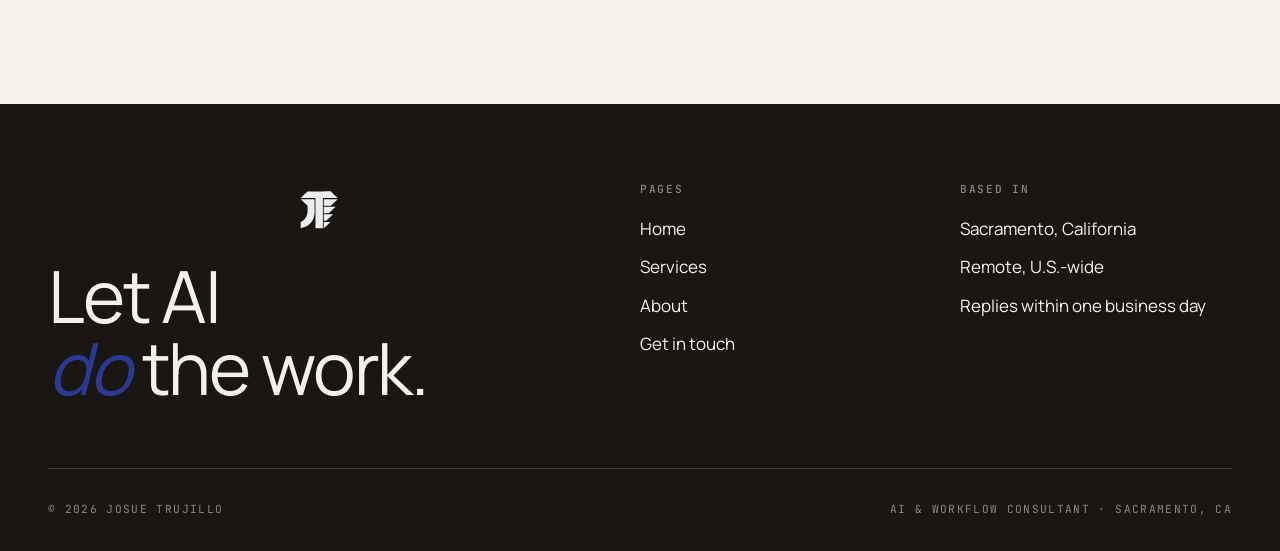
==== commit 954df53e: "Quartz sync: May 29, 2026, 9:46 AM" ====
--- a/standalone-sites/ai-consulting/index.html
+++ b/standalone-sites/ai-consulting/index.html
@@ -3,8 +3,8 @@
 <head>
   <meta charset="UTF-8" />
   <meta name="viewport" content="width=device-width, initial-scale=1.0" />
-  <title>Josue Trujillo — AI & Workflow Consultant</title>
-  <meta name="description" content="I help business owners save time by cleaning up the parts of the workweek that feel messy or repetitive. Practical AI and workflow help — no hype, no complicated software." />
+  <title>Josue Trujillo — AI Consultant for Business Automation, Training &amp; Custom CRMs</title>
+  <meta name="description" content="I help businesses use AI, automation, training, and custom software to save time, reduce repetitive work, and build systems that fit the way they already operate. Sacramento + remote." />
   <link rel="icon" type="image/svg+xml" href="jt-logo.svg" />
   <link rel="preconnect" href="https://fonts.googleapis.com" />
   <link rel="preconnect" href="https://fonts.gstatic.com" crossorigin />
@@ -38,9 +38,9 @@
     <div class="wrap">
       <div class="hero-grid">
         <h1 class="hero-headline reveal">
-          AI that<br />
-          actually <span class="accent">earns</span><br />
-          its keep.
+          Let AI<br />
+          do the<br />
+          <span class="accent">work.</span>
         </h1>
         <div class="hero-meta reveal">
           <div class="hero-brand-lockup">
@@ -51,37 +51,55 @@
             </div>
           </div>
           <div class="hero-location">Sacramento + Remote</div>
-          <p class="lede">I help business owners save time by cleaning up the parts of the workweek that feel messy, repetitive, or hard to keep track of. No complicated software. No hype. Just practical changes that make your day easier.</p>
+          <p class="lede">I help businesses use AI in practical ways — from training your team on the right tools to building custom software that removes repetitive work.</p>
+          <p style="color: var(--ink-soft); max-width: 42ch;">I start by learning how your business actually runs. Then I help you choose the right AI tools, set up simple systems, train your team, and build custom solutions when off-the-shelf software doesn't fit.</p>
           <div style="display:flex; gap:1rem; flex-wrap:wrap;">
-            <a href="contact.html" class="btn btn-primary">Tell me what to improve <span class="arrow">→</span></a>
-            <a href="services.html" class="btn btn-ghost">See how I help</a>
+            <a href="contact.html" class="btn btn-primary">Tell me what you want to improve <span class="arrow">→</span></a>
+            <a href="services.html" class="btn btn-ghost">See how I can help</a>
           </div>
         </div>
       </div>
 
       <div class="hero-tags reveal">
-        <span class="tag">Save time every week</span>
-        <span class="tag">Reduce repetitive work</span>
-        <span class="tag">Organize information</span>
-        <span class="tag">Easier scheduling</span>
+        <span class="tag">AI training for teams</span>
+        <span class="tag">Custom CRMs</span>
+        <span class="tag">Repetitive work automation</span>
         <span class="tag">Better follow-up</span>
+        <span class="tag">Smarter internal tools</span>
       </div>
     </div>
 
     <div class="marquee" aria-hidden="true">
       <div class="marquee-track">
+        <span>Train your team to use AI<span class="dot"></span></span>
+        <span>Build custom CRMs<span class="dot"></span></span>
+        <span>Automate repetitive work<span class="dot"></span></span>
+        <span>Choose the right AI tools<span class="dot"></span></span>
+        <span>Make work easier<span class="dot"></span></span>
         <span>Save time every week<span class="dot"></span></span>
-        <span>Reduce repetitive work<span class="dot"></span></span>
-        <span>Organize customer information<span class="dot"></span></span>
-        <span>Make scheduling easier<span class="dot"></span></span>
-        <span>Improve follow-up<span class="dot"></span></span>
-        <span>Help your team communicate better<span class="dot"></span></span>
+        <span>Train your team to use AI<span class="dot"></span></span>
+        <span>Build custom CRMs<span class="dot"></span></span>
+        <span>Automate repetitive work<span class="dot"></span></span>
+        <span>Choose the right AI tools<span class="dot"></span></span>
+        <span>Make work easier<span class="dot"></span></span>
         <span>Save time every week<span class="dot"></span></span>
-        <span>Reduce repetitive work<span class="dot"></span></span>
-        <span>Organize customer information<span class="dot"></span></span>
-        <span>Make scheduling easier<span class="dot"></span></span>
-        <span>Improve follow-up<span class="dot"></span></span>
-        <span>Help your team communicate better<span class="dot"></span></span>
+      </div>
+    </div>
+  </section>
+
+  <!-- ====== AI INTRO ====== -->
+  <section>
+    <div class="wrap">
+      <div class="section-head">
+        <div class="reveal">
+          <span class="eyebrow section-num">01 — Plain-English AI help</span>
+          <h2 class="display-l">You don't need to be technical to use AI well.</h2>
+        </div>
+        <div class="prose reveal">
+          <p>Most business owners know AI could help, but they're not sure where to start, what tools to trust, or how to get their team to actually use it.</p>
+          <p>That's where I come in.</p>
+          <p>I help you find the places where AI can save time, simplify work, and make your business easier to run — without forcing your team into confusing software or changing everything overnight.</p>
+        </div>
       </div>
     </div>
   </section>
@@ -91,64 +109,64 @@
     <div class="wrap">
       <div class="section-head">
         <div class="reveal">
-          <span class="eyebrow section-num">01 — What I do</span>
-          <h2 class="display-l">Six ways<br /><em class="italic">I help.</em></h2>
-        </div>
-        <p class="lede reveal">Most small businesses don't need new software. They need one or two things to stop being so hard. I start there and build out from what's already working.</p>
+          <span class="eyebrow section-num">02 — What I can help with</span>
+          <h2 class="display-l">AI help for small problems, big systems, and everything in between.</h2>
+        </div>
+        <p class="lede reveal">You don't need to know exactly what you need before reaching out. I can help you figure out whether the right next step is training, an AI tool, automation, a custom CRM, or software built around the way your business already works.</p>
       </div>
 
       <div class="svc-grid">
         <div class="svc-card reveal">
           <span class="svc-num">01</span>
           <div>
-            <h3>Find What's Slowing You Down</h3>
-            <p>A short visit with your team to see where time and energy get lost. You walk away with a clear list of what's worth fixing first.</p>
-            <a href="services.html#find" class="more">Read more →</a>
+            <h3>Train your team to use AI well</h3>
+            <p>I help your team understand which AI tools are useful, how to use them safely, and how to apply them to real daily work.</p>
+            <a href="services.html#training" class="more">Read more →</a>
           </div>
         </div>
 
         <div class="svc-card reveal">
           <span class="svc-num">02</span>
           <div>
-            <h3>Organize Customer and Job Information</h3>
-            <p>Simple, searchable records for clients, jobs, schedules, and notes — so nothing falls through the cracks and your team isn't digging through messy spreadsheets.</p>
-            <a href="services.html#organize" class="more">Read more →</a>
+            <h3>Pick the right tools, and set them up properly</h3>
+            <p>I help you choose and set up the right AI tools for your business instead of guessing or wasting money on software that doesn't fit.</p>
+            <a href="services.html#tools" class="more">Read more →</a>
           </div>
         </div>
 
         <div class="svc-card reveal">
           <span class="svc-num">03</span>
           <div>
-            <h3>Keep Your Team on the Same Page</h3>
-            <p>Fewer back-and-forth texts and missed updates. Office, field, drivers, and managers all see the same information at the same time.</p>
-            <a href="services.html#team" class="more">Read more →</a>
+            <h3>A custom CRM: one organized place for your customer and job info</h3>
+            <p>A CRM is simply one place for everything about your customers and jobs — contacts, notes, follow-ups, schedules, and history. I build simple, practical ones that fit the way your business already works, so your team can track everything without fighting the system.</p>
+            <a href="services.html#crm" class="more">Read more →</a>
           </div>
         </div>
 
         <div class="svc-card reveal">
           <span class="svc-num">04</span>
           <div>
-            <h3>Use AI for Repetitive Work</h3>
-            <p>The small, boring tasks that eat your week — reminders, follow-ups, summaries, data entry — handled quietly in the background so your team can focus on real work.</p>
-            <a href="services.html#ai" class="more">Read more →</a>
+            <h3>Custom software that removes repetitive work</h3>
+            <p>When existing tools aren't enough, I can build software that removes repetitive work and helps your team move faster.</p>
+            <a href="services.html#software" class="more">Read more →</a>
           </div>
         </div>
 
         <div class="svc-card reveal">
           <span class="svc-num">05</span>
           <div>
-            <h3>Choose the Right Tools</h3>
-            <p>Before you spend money on new software, I help you figure out whether something you already have can do the job. Most of the time, it can.</p>
-            <a href="services.html#tools" class="more">Read more →</a>
+            <h3>Figure out where to start</h3>
+            <p>Before building anything, I learn how your business operates, where time is being lost, what your team repeats every day, and what tools you already use.</p>
+            <a href="services.html#discovery" class="more">Read more →</a>
           </div>
         </div>
 
         <div class="svc-card reveal">
           <span class="svc-num">06</span>
           <div>
-            <h3>Improve One Step at a Time</h3>
-            <p>No big overhauls. We fix one thing, see how it works, then move to the next. Your team adopts the changes because they're never overwhelmed.</p>
-            <a href="services.html#gradual" class="more">Read more →</a>
+            <h3>Start small or build something complete</h3>
+            <p>If you're stuck and need help figuring out AI, I can help. If you need a complete custom CRM or internal system, I can help with that too.</p>
+            <a href="services.html#projects" class="more">Read more →</a>
           </div>
         </div>
       </div>
@@ -160,21 +178,22 @@
     <div class="wrap">
       <div class="section-head">
         <div class="reveal">
-          <span class="eyebrow section-num">02 — What this looks like in real life</span>
-          <h2 class="display-l">Real examples,<br /><em class="italic">not big promises.</em></h2>
-        </div>
-        <p class="lede reveal">These are the kinds of changes I help businesses make. Small, practical, and useful from week one.</p>
+          <span class="eyebrow section-num">03 — What this looks like in real life</span>
+          <h2 class="display-l">What this looks like in real life</h2>
+        </div>
+        <p class="lede reveal">These are the kinds of practical changes I help businesses make.</p>
       </div>
 
       <ul class="examples-list reveal">
-        <li>Cleaner customer and job tracking, so nothing gets lost</li>
-        <li>Automatic follow-up reminders your team doesn't have to remember</li>
-        <li>Simple dashboards instead of messy spreadsheets</li>
-        <li>AI summaries of calls, notes, or the day's activity</li>
-        <li>Text or email updates when schedules change</li>
-        <li>Better communication between office and field staff</li>
-        <li>Less time spent typing the same information twice</li>
-        <li>Faster answers to common customer questions</li>
+        <li>Training your team to use AI for everyday work</li>
+        <li>Choosing the right AI tools for your business</li>
+        <li>Turning messy spreadsheets into a simple system</li>
+        <li>Building a custom CRM around your workflow</li>
+        <li>Automating reminders and follow-ups</li>
+        <li>Creating dashboards your team can actually use</li>
+        <li>Reducing double-entry and copy/paste work</li>
+        <li>Helping staff save time without overwhelming them</li>
+        <li>Building software that matches how your business already operates</li>
       </ul>
     </div>
   </section>
@@ -184,35 +203,35 @@
     <div class="wrap">
       <div class="section-head">
         <div class="reveal">
-          <span class="eyebrow section-num">03 — How I work</span>
-          <h2 class="display-l">A simple<br /><em class="italic">rhythm.</em></h2>
-        </div>
-        <p class="lede reveal">Start small. Decide as we go. We agree on one thing to fix, I get it working, and you decide whether to keep going.</p>
+          <span class="eyebrow section-num">04 — How I work</span>
+          <h2 class="display-l">A simple process.</h2>
+        </div>
+        <p class="lede reveal">I start by understanding the business, then I help you choose the right solution. Sometimes that means training. Sometimes it means automation. Sometimes it means custom software.</p>
       </div>
 
       <div class="process-grid">
         <div class="step reveal">
           <div>
-            <h3>We talk</h3>
-            <p>A free 30-minute call. You tell me what's been bothering you. I tell you honestly whether AI is the right answer — sometimes it isn't.</p>
+            <h3>I learn how your business works</h3>
+            <p>We talk through your current process, tools, pain points, and goals. I want to understand how work really gets done, not how it looks on paper.</p>
           </div>
         </div>
         <div class="step reveal">
           <div>
-            <h3>I look at how things actually work</h3>
-            <p>I spend a little time with the people who do the work each day. Not how it's supposed to run — how it really runs.</p>
+            <h3>I find where AI can help</h3>
+            <p>I identify the areas where AI, automation, training, or better software can save time and reduce confusion.</p>
           </div>
         </div>
         <div class="step reveal">
           <div>
-            <h3>I build something small and useful</h3>
-            <p>One change at a time. Something your team can actually use within a few weeks, not a six-month project.</p>
+            <h3>I recommend the right solution</h3>
+            <p>Sometimes the answer is training. Sometimes it's an existing tool. Sometimes it's automation. Sometimes it's custom software.</p>
           </div>
         </div>
         <div class="step reveal">
           <div>
-            <h3>I make sure it sticks</h3>
-            <p>Short training, plain-English documentation, and a way to reach me if something breaks. You own the system.</p>
+            <h3>I help you implement it</h3>
+            <p>I help set up the tools, train your team, and build what needs to be built so the solution actually gets used.</p>
           </div>
         </div>
       </div>
@@ -223,7 +242,7 @@
   <section class="quote">
     <div class="wrap">
       <blockquote class="reveal">
-        <span class="open">“</span>Most operational problems aren't caused by a lack of software. They're caused by tools that don't fit the way your business actually works.
+        <span class="open">“</span>Most businesses don't need more complicated software. They need the right tools in the right places.
       </blockquote>
       <div class="attribution reveal">My approach, in one sentence</div>
     </div>
@@ -233,11 +252,11 @@
   <section style="padding-block: 0;">
     <div class="wrap">
       <div class="cta-block reveal">
-        <h2 class="display-l">Want to find out what's worth fixing first?</h2>
+        <h2 class="display-l">Not sure where AI fits in your business?</h2>
         <p style="max-width: 48ch; margin-bottom: 2.5rem; color: rgba(245, 241, 234, 0.78); font-size: 1.05rem; line-height: 1.55;">
-          Tell me a little about your business and what's been slowing your team down. I read every message and respond within one business day.
+          Tell me what you want to improve. I'll help you figure out whether AI, automation, better software, or a custom system is the right next step.
         </p>
-        <a href="contact.html" class="btn btn-primary">Tell me what to improve <span class="arrow">→</span></a>
+        <a href="contact.html" class="btn btn-primary">Tell me what you want to improve <span class="arrow">→</span></a>
       </div>
     </div>
   </section>
@@ -249,7 +268,7 @@
         <div class="footer-brand">
           <img src="jt-logo.svg" alt="Josue Trujillo logo" class="footer-logo" />
           <div class="footer-mark">
-            AI that <span class="accent">earns</span><br />its keep.
+            Let AI<br /><span class="accent">do</span> the work.
           </div>
         </div>
         <div class="footer-col">
--- a/standalone-sites/ai-consulting/styles.css
+++ b/standalone-sites/ai-consulting/styles.css
@@ -344,18 +344,19 @@
 .hero-brand-lockup {
   display: flex;
   align-items: center;
-  gap: 0.9rem;
+  gap: 1.1rem;
+  max-width: 38ch;
 }
 
 .hero-brand-logo {
-  width: clamp(48px, 5vw, 64px);
+  width: clamp(58px, 6vw, 82px);
   height: auto;
   flex-shrink: 0;
 }
 
 .hero-brand-name {
   font-family: var(--body);
-  font-size: clamp(1.2rem, 2vw, 1.55rem);
+  font-size: clamp(1.45rem, 2.45vw, 2rem);
   line-height: 1;
   font-weight: 750;
   letter-spacing: -0.015em;
@@ -372,7 +373,7 @@
 
 .hero-brand-tagline {
   margin-top: 0.35rem;
-  font-size: 0.68rem;
+  font-size: clamp(0.7rem, 0.9vw, 0.82rem);
   color: var(--muted);
 }
 
@@ -844,25 +845,20 @@
 }
 
 .about-photo {
-  aspect-ratio: 4 / 5;
-  background: var(--bg-soft);
-  border-radius: 8px;
+  width: min(100%, 460px);
+  margin-inline: auto;
+  background: transparent;
   position: relative;
-  overflow: hidden;
-  box-shadow: 0 24px 60px rgba(26, 22, 20, 0.12);
+  overflow: visible;
 }
 .about-photo img {
   width: 100%;
-  height: 100%;
-  object-fit: cover;
-  object-position: 50% 42%;
+  height: auto;
+  object-fit: contain;
+  display: block;
 }
 .about-photo::after {
-  content: "";
-  position: absolute;
-  inset: 0;
-  background: radial-gradient(circle at 30% 30%, transparent, rgba(26, 22, 20, 0.1));
-  pointer-events: none;
+  display: none;
 }
 
 .prose p {
@@ -947,7 +943,7 @@
   font-size: clamp(2rem, 4vw, 3rem);
   letter-spacing: -0.025em;
 }
-.svc-detail .deliverables {
+.svc-detail .service-list {
   list-style: none;
   display: grid;
   gap: 0.8rem;
@@ -955,14 +951,25 @@
   padding-top: 1.5rem;
   border-top: 1px solid var(--line);
 }
-.svc-detail .deliverables li {
+.list-label {
+  margin-top: 1.5rem;
+  font-family: var(--mono);
+  font-size: 0.72rem;
+  letter-spacing: 0.15em;
+  text-transform: uppercase;
+  color: var(--accent);
+}
+.list-label + .service-list {
+  margin-top: 0.75rem;
+}
+.svc-detail .service-list li {
   display: grid;
   grid-template-columns: auto 1fr;
   gap: 0.85rem;
   font-size: 0.97rem;
   color: var(--ink-soft);
 }
-.svc-detail .deliverables li::before {
+.svc-detail .service-list li::before {
   content: "→";
   color: var(--accent);
   font-weight: 600;
